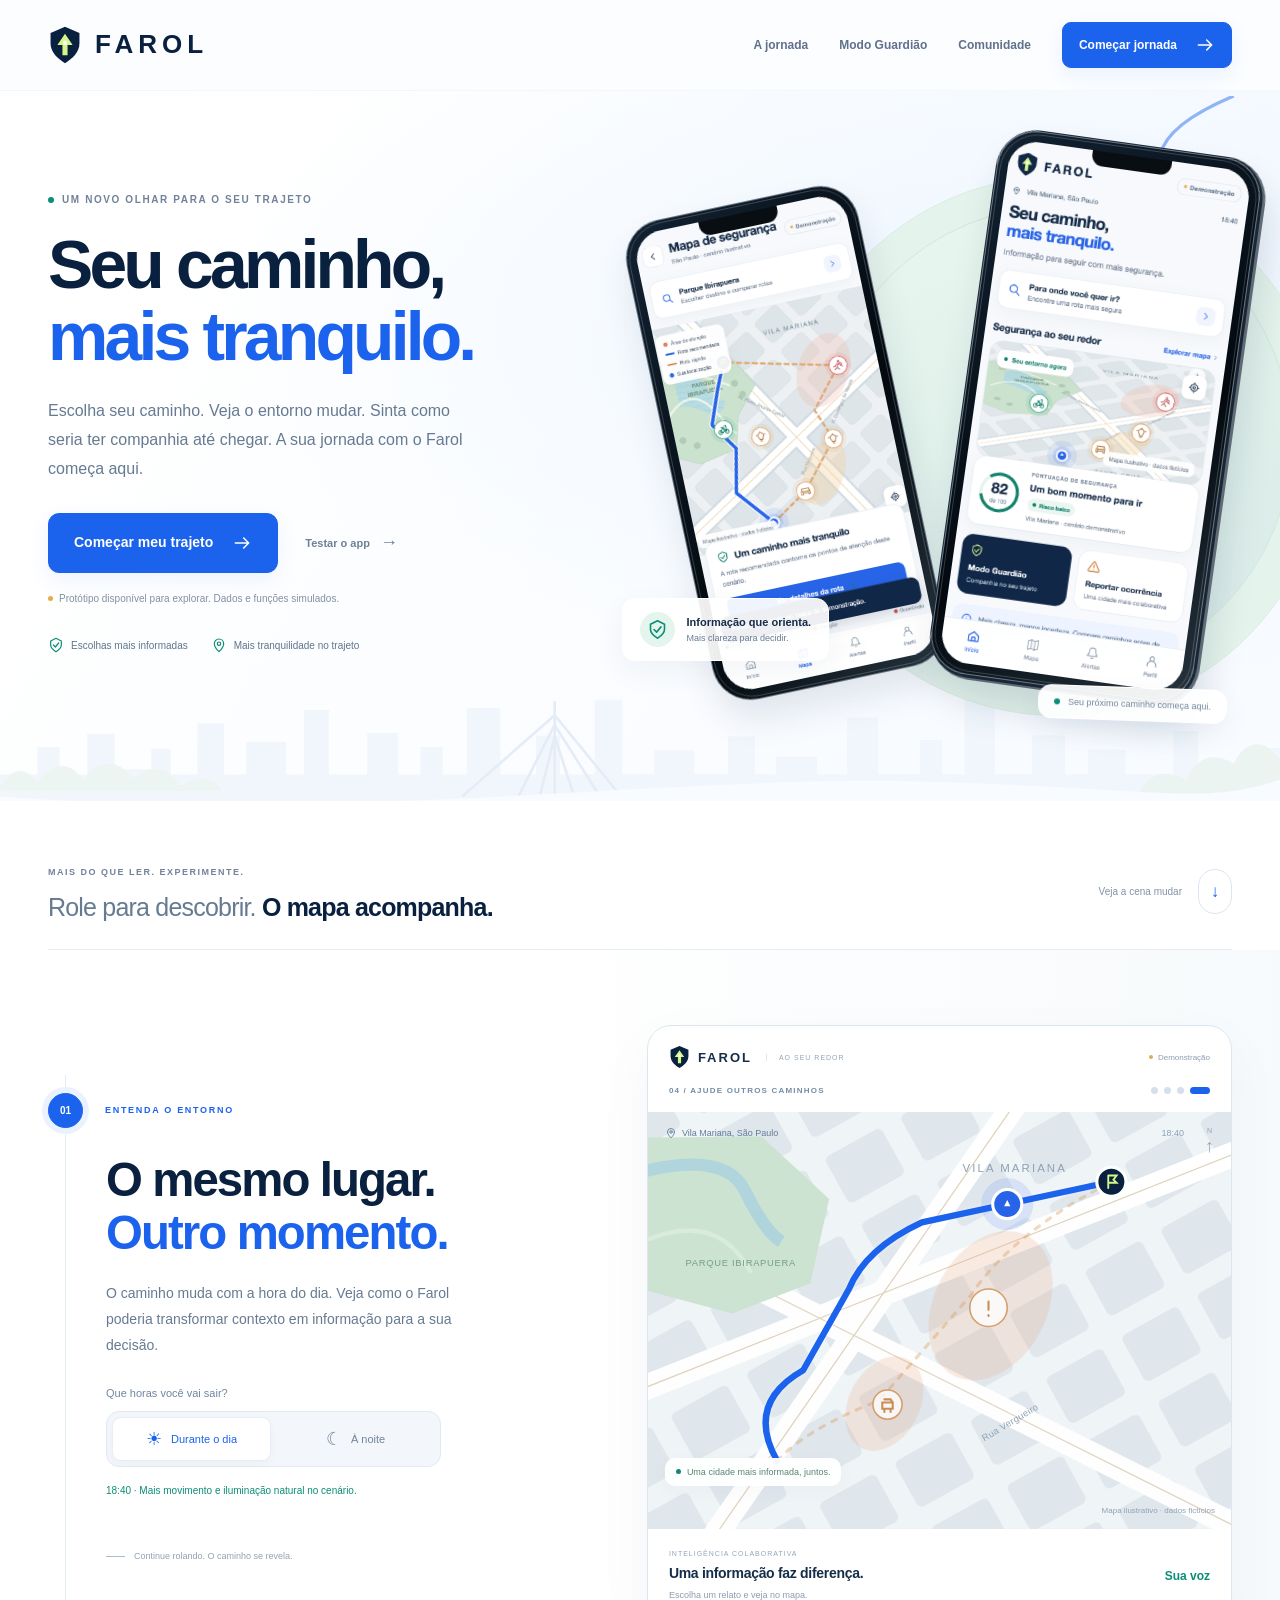
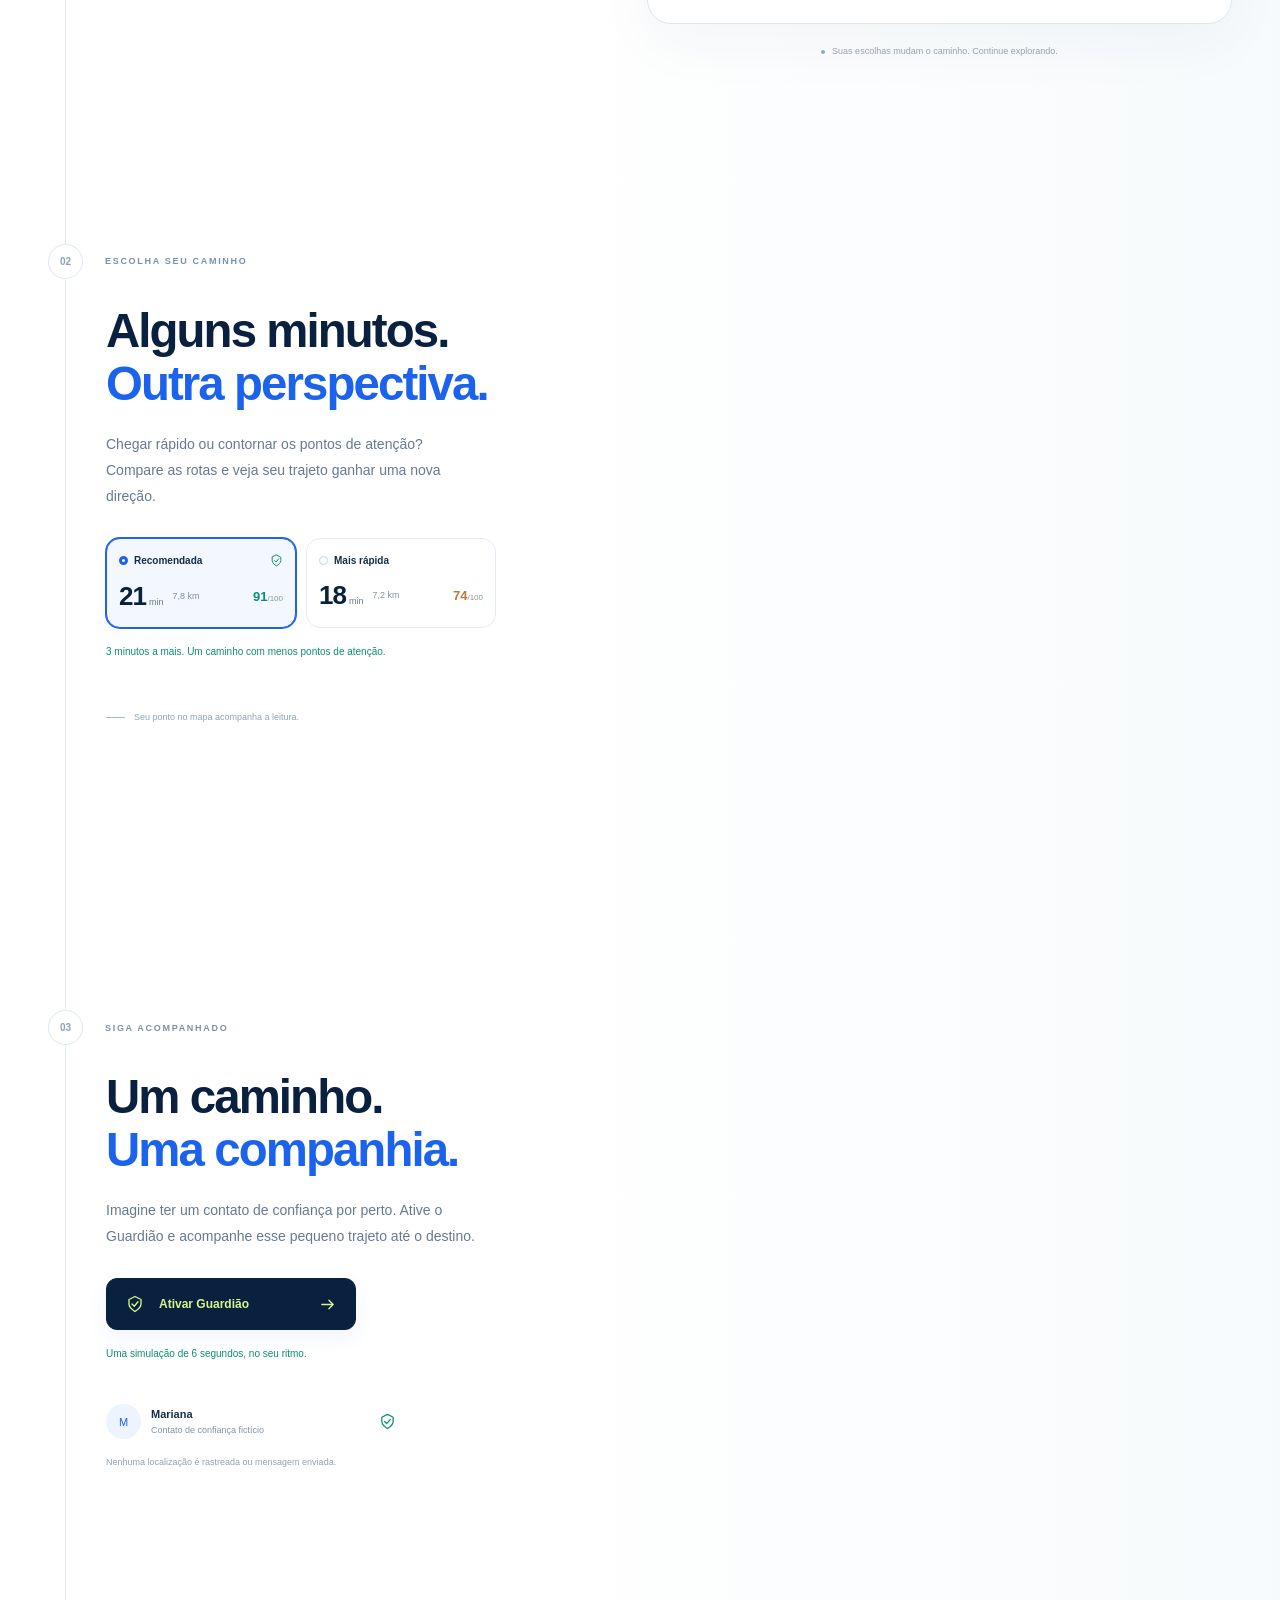
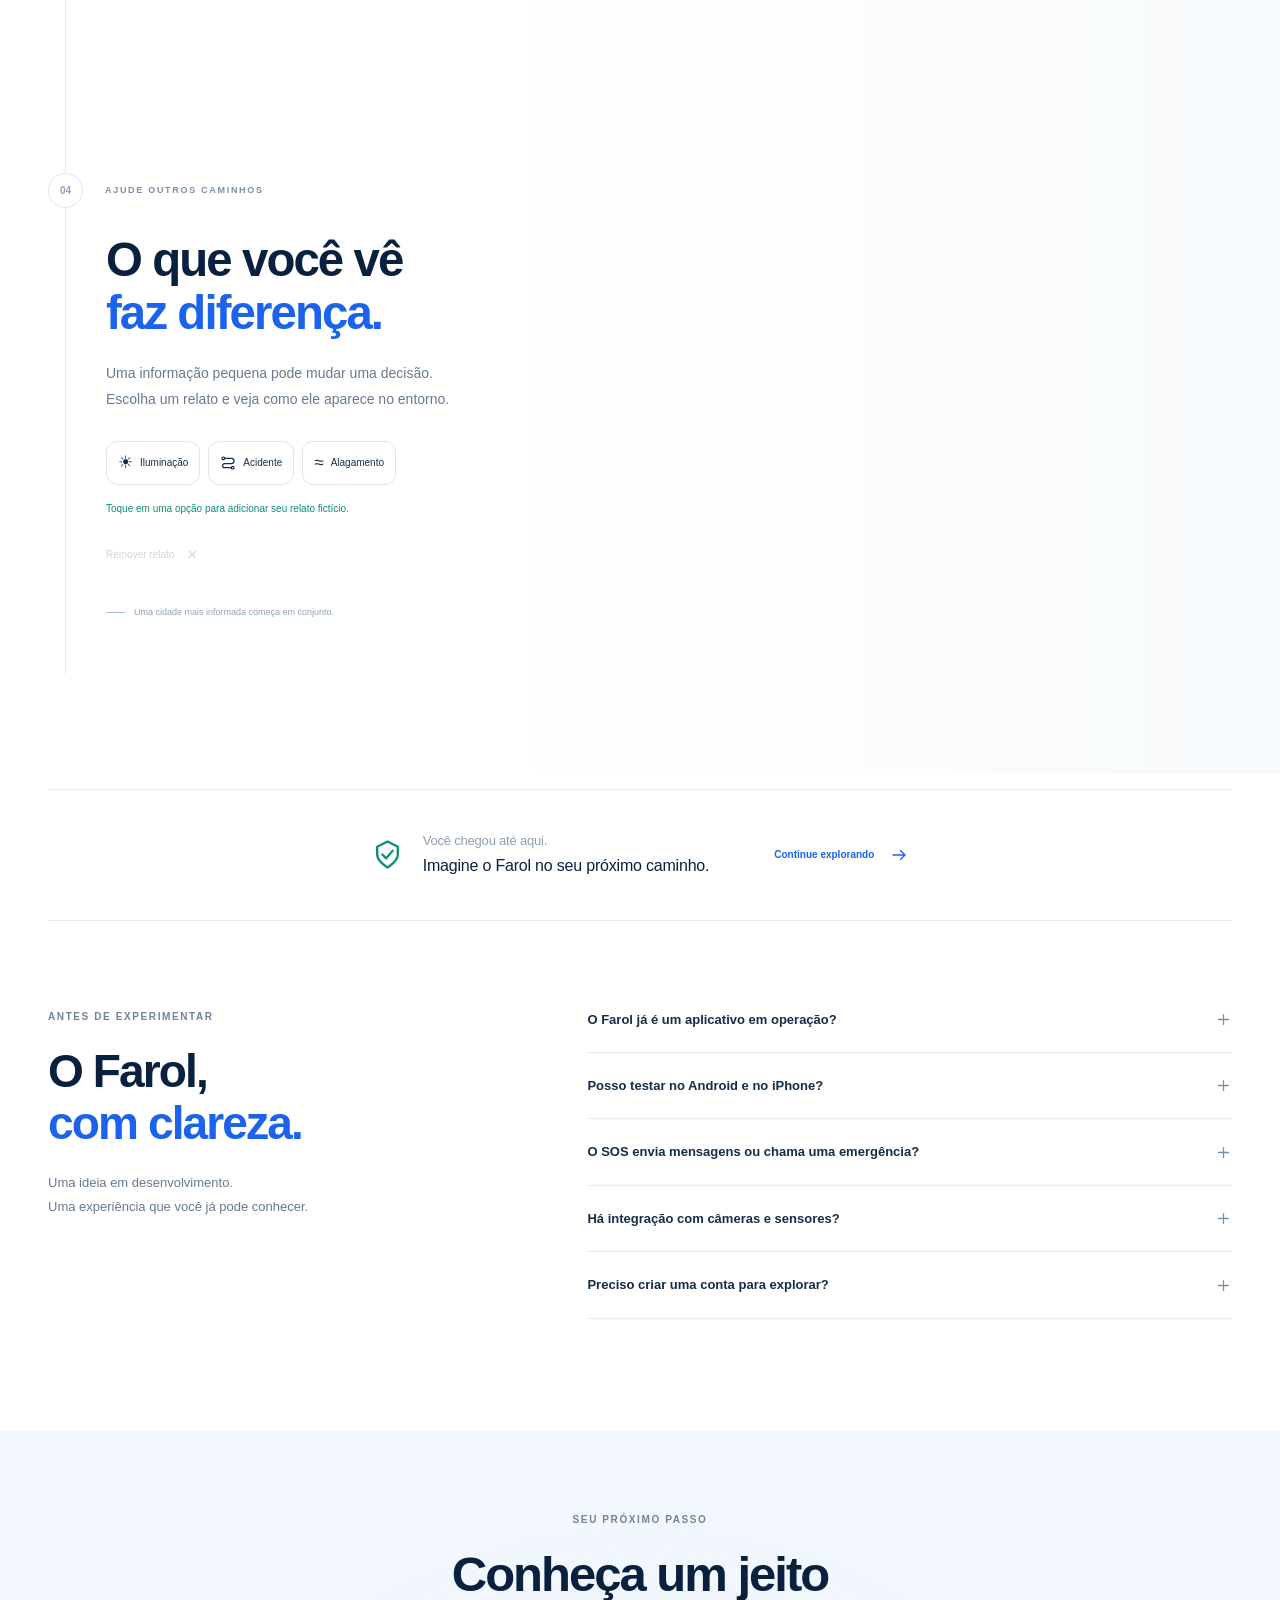
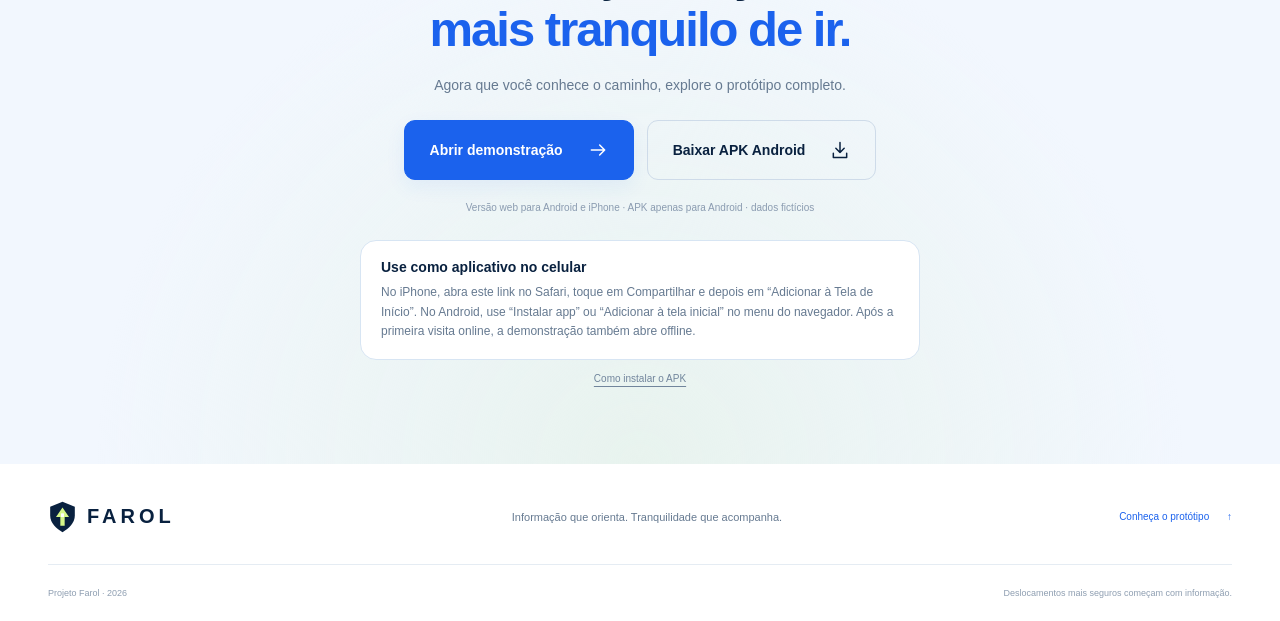
==== docs/index.html @ 990b210d "Publish Farol interactive web demo" ====
<!doctype html>
<html lang="pt-BR">
<head>
  <meta charset="UTF-8">
  <meta name="viewport" content="width=device-width,initial-scale=1,viewport-fit=cover">
  <meta name="apple-mobile-web-app-capable" content="yes">
  <meta name="apple-mobile-web-app-title" content="Farol">
  <meta name="apple-mobile-web-app-status-bar-style" content="default">
  <meta name="theme-color" content="#102747">
  <title>FAROL — Seu caminho, mais tranquilo.</title>
  <meta name="description" content="Conheça o Farol: uma proposta para transformar informações sobre o entorno em deslocamentos mais seguros. Explore o protótipo e baixe a demonstração Android.">
  <meta property="og:title" content="FAROL — Seu caminho, mais tranquilo.">
  <meta property="og:description" content="Informação para escolher melhor. Companhia para seguir mais tranquilo. Conheça o protótipo do Farol.">
  <meta property="og:type" content="website">
  <meta property="og:url" content="https://rpnmind-blip.github.io/farol/">
  <meta property="og:image" content="https://rpnmind-blip.github.io/farol/assets/farol-capa.png">
  <meta name="twitter:card" content="summary_large_image">
  <link rel="icon" type="image/svg+xml" href="assets/logo.svg">
  <link rel="apple-touch-icon" href="assets/apple-touch-icon.png">
  <link rel="manifest" href="manifest.webmanifest">
  <link rel="stylesheet" href="style.css">
  <link rel="stylesheet" href="journey.css">
  <link rel="stylesheet" href="mobile.css">
  <script src="site.js" defer></script>
  <script src="pwa.js" defer></script>
</head>
<body>
  <a class="skip-link" href="#conteudo">Pular para o conteúdo</a>
  <svg class="svg-definitions" xmlns="http://www.w3.org/2000/svg" aria-hidden="true"><defs>
    <symbol id="i-arrow" viewBox="0 0 24 24"><path d="M4 12h16m-6-6 6 6-6 6"/></symbol>
    <symbol id="i-shield" viewBox="0 0 24 24"><path d="m12 2 8 4v6c0 5-5 8-8 10-3-2-8-5-8-10V6z"/><path d="m8 12 3 3 5-6"/></symbol>
    <symbol id="i-pin" viewBox="0 0 24 24"><path d="M19 10c0 5-7 12-7 12S5 15 5 10a7 7 0 0 1 14 0Z"/><circle cx="12" cy="10" r="2.5"/></symbol>
    <symbol id="i-bell" viewBox="0 0 24 24"><path d="M18 8a6 6 0 0 0-12 0c0 7-3 7-3 9h18c0-2-3-2-3-9M10 21h4"/></symbol>
    <symbol id="i-route" viewBox="0 0 24 24"><circle cx="5" cy="5" r="2"/><circle cx="19" cy="19" r="2"/><path d="M7 5h10a4 4 0 0 1 0 8H7a3 3 0 0 0 0 6h10"/></symbol>
    <symbol id="i-community" viewBox="0 0 24 24"><circle cx="9" cy="7" r="3"/><path d="M3 21v-3a6 6 0 0 1 12 0v3M16 4a3 3 0 0 1 0 6M19 21v-3a5 5 0 0 0-3-4"/></symbol>
    <symbol id="i-download" viewBox="0 0 24 24"><path d="M12 3v12m-5-5 5 5 5-5M4 16v5h16v-5"/></symbol>
    <symbol id="i-play" viewBox="0 0 24 24"><path d="m9 5 11 7-11 7Z"/></symbol>
    <symbol id="i-check" viewBox="0 0 24 24"><path d="m5 12 4 4L19 6"/></symbol>
    <symbol id="i-menu" viewBox="0 0 24 24"><path d="M4 6h16M4 12h16M4 18h16"/></symbol>
    <symbol id="i-plus" viewBox="0 0 24 24"><path d="M12 5v14M5 12h14"/></symbol>
  </defs></svg>
  <header class="header" id="topo">
    <div class="container header-inner">
      <a href="#topo" class="brand" aria-label="Farol, início"><img src="assets/logo.svg" alt="" width="34" height="38"><span>FAROL</span></a>
      <button class="menu-toggle" aria-label="Abrir menu" aria-controls="navigation" aria-expanded="false"><svg class="icon"><use href="#i-menu"/></svg></button>
      <nav id="navigation" aria-label="Navegação principal">
        <a href="#jornada">A jornada</a><a href="#guardiao">Modo Guardião</a><a href="#comunidade">Comunidade</a>
        <a href="#jornada" class="button small">Começar jornada <svg class="icon"><use href="#i-arrow"/></svg></a>
      </nav>
    </div>
  </header>
  <main id="conteudo">
    <section class="hero" aria-labelledby="hero-title">
      <div class="hero-glow" aria-hidden="true"></div>
      <div class="container hero-grid">
        <div class="hero-copy">
          <span class="eyebrow"><i></i> UM NOVO OLHAR PARA O SEU TRAJETO</span>
          <h1 id="hero-title">Seu caminho,<br><span>mais tranquilo.</span></h1>
          <p class="hero-description">Escolha seu caminho. Veja o entorno mudar. Sinta como seria ter companhia até chegar. A sua jornada com o Farol começa aqui.</p>
          <div class="hero-actions"><a class="button" href="#jornada">Começar meu trajeto <svg class="icon"><use href="#i-arrow"/></svg></a><a class="quiet-link" href="demo/">Testar o app <span>→</span></a></div>
          <p class="demo-note"><span></span> Protótipo disponível para explorar. Dados e funções simulados.</p>
          <div class="hero-benefits"><span><svg class="icon"><use href="#i-shield"/></svg>Escolhas mais informadas</span><span><svg class="icon"><use href="#i-pin"/></svg>Mais tranquilidade no trajeto</span></div>
        </div>
        <div class="hero-art" aria-label="Telas do protótipo Farol em celulares ilustrativos">
          <div class="orb orb-one"></div><div class="orb orb-two"></div>
          <svg class="decorative-route" viewBox="0 0 600 600" fill="none" aria-hidden="true"><path d="M500 0C310 80 600 130 390 230S570 410 330 560" stroke="#8fb5f6" stroke-width="3" stroke-dasharray="10 13"/><path d="M84 411c-120-60-57-218 56-153" stroke="#9cd5bb" stroke-width="2" stroke-dasharray="5 8"/></svg>
          <div class="phone phone-back"><div class="phone-camera"></div><img src="assets/tela-mapa.png" alt="Mapa do protótipo com uma rota recomendada e pontos de atenção" width="824" height="1700" fetchpriority="high"></div>
          <div class="phone phone-front"><div class="phone-camera"></div><img src="assets/tela-inicio.png" alt="Início do Farol: mapa ilustrativo, score de segurança 82 e Modo Guardião" width="824" height="1700" fetchpriority="high"></div>
          <div class="floating-chip chip-safe"><span class="chip-icon"><svg class="icon"><use href="#i-shield"/></svg></span><div><strong>Informação que orienta.</strong><small>Mais clareza para decidir.</small></div></div>
          <div class="floating-chip chip-route"><i></i><span>Seu próximo caminho começa aqui.</span></div>
        </div>
      </div>
      <svg class="skyline" viewBox="0 0 1440 130" preserveAspectRatio="none" aria-hidden="true"><path fill="#edf4fc" d="M0 [base64]"/><path fill="none" stroke="#dbe7f4" stroke-width="3" d="M520 125 624 33l75 92M624 17v108m0-81-41 81m41-68-17 68m17-68 22 68m-22-81 51 81"/><path fill="#e7f2ed" d="M0 130v-16c16-25 29-21 42-5 17-22 34-27 52-3 14-21 37-27 55-2 25-17 42-12 54 9 17-12 37-12 47 6H0Zm1440 0V83c-20-28-42-18-52 5-25-16-44-5-53 19-22-14-43-9-55 16l-81 7Z"/><path fill="#f8fbff" d="M0 125c400 30 760-25 1040-17s310 27 400-2v24H0Z"/></svg>
    </section>
    <div class="journey-intro container" id="jornada"><div><span class="eyebrow">MAIS DO QUE LER. EXPERIMENTE.</span><p>Role para descobrir. <strong>O mapa acompanha.</strong></p></div><span class="scroll-invitation">Veja a cena mudar <span>↓</span></span></div>
    <section class="scroll-journey" aria-label="Jornada interativa do Farol">
      <noscript><style>.journey-layout{display:block}.stage-column,.mobile-scene{display:none}.story-chapter{min-height:0;padding:40px 0}.story-chapter .chapter-content{opacity:1}</style><p class="container">Ative o JavaScript para experimentar as escolhas. A proposta do Farol continua disponível para leitura abaixo.</p></noscript>
      <div class="journey-layout container">
        <div class="story-chapters">
          <section class="story-chapter" id="proposta" data-chapter="0" aria-labelledby="context-title"><div class="chapter-content"><span class="chapter-index"><i>01</i> ENTENDA O ENTORNO</span><h2 id="context-title">O mesmo lugar.<br><em>Outro momento.</em></h2><p>O caminho muda com a hora do dia. Veja como o Farol poderia transformar contexto em informação para a sua decisão.</p><div class="choice-label">Que horas você vai sair?</div><div class="segmented period-controls" role="group" aria-label="Escolha o horário do cenário"><button data-period="day" class="selected" aria-pressed="true"><span aria-hidden="true">☀</span>Durante o dia</button><button data-period="night" aria-pressed="false"><span aria-hidden="true">☾</span>À noite</button></div><p class="choice-feedback" id="period-feedback" aria-live="polite">18:40 · Mais movimento e iluminação natural no cenário.</p><div class="chapter-hint"><span class="tiny-line"></span>Continue rolando. O caminho se revela.</div></div></section>
          <section class="story-chapter" id="rotas" data-chapter="1" aria-labelledby="routes-title"><div class="chapter-content"><span class="chapter-index"><i>02</i> ESCOLHA SEU CAMINHO</span><h2 id="routes-title">Alguns minutos.<br><em>Outra perspectiva.</em></h2><p>Chegar rápido ou contornar os pontos de atenção? Compare as rotas e veja seu trajeto ganhar uma nova direção.</p><div class="route-options" role="group" aria-label="Compare as rotas de demonstração"><button class="route-option selected" data-route="safe" aria-pressed="true"><span class="option-name"><i></i>Recomendada <svg class="icon"><use href="#i-shield"/></svg></span><span class="route-numbers"><strong>21<small>min</small></strong><span>7,8 km</span><b data-option-score="safe">91<span>/100</span></b></span></button><button class="route-option" data-route="fast" aria-pressed="false"><span class="option-name"><i></i>Mais rápida</span><span class="route-numbers"><strong>18<small>min</small></strong><span>7,2 km</span><b data-option-score="fast">74<span>/100</span></b></span></button></div><p class="choice-feedback" id="route-insight" aria-live="polite">3 minutos a mais. Um caminho com menos pontos de atenção.</p><div class="chapter-hint"><span class="tiny-line"></span>Seu ponto no mapa acompanha a leitura.</div></div></section>
          <section class="story-chapter" id="guardiao" data-chapter="2" aria-labelledby="guardian-title"><div class="chapter-content"><span class="chapter-index"><i>03</i> SIGA ACOMPANHADO</span><h2 id="guardian-title">Um caminho.<br><em>Uma companhia.</em></h2><p>Imagine ter um contato de confiança por perto. Ative o Guardião e acompanhe esse pequeno trajeto até o destino.</p><button class="button activate-guardian" data-action="guardian-start"><svg class="icon"><use href="#i-shield"/></svg><span>Ativar Guardião</span><svg class="icon"><use href="#i-arrow"/></svg></button><p class="choice-feedback" id="guardian-feedback" aria-live="polite">Uma simulação de 6 segundos, no seu ritmo.</p><div class="guardian-clarity"><span class="contact-avatar">M</span><div><strong>Mariana</strong><span>Contato de confiança fictício</span></div><svg class="icon"><use href="#i-shield"/></svg></div><p class="chapter-disclaimer">Nenhuma localização é rastreada ou mensagem enviada.</p></div></section>
          <section class="story-chapter" id="comunidade" data-chapter="3" aria-labelledby="community-title"><div class="chapter-content"><span class="chapter-index"><i>04</i> AJUDE OUTROS CAMINHOS</span><h2 id="community-title">O que você vê<br><em>faz diferença.</em></h2><p>Uma informação pequena pode mudar uma decisão. Escolha um relato e veja como ele aparece no entorno.</p><div class="report-choices" role="group" aria-label="Escolha um relato para adicionar ao mapa"><button data-report="light" aria-pressed="false"><span aria-hidden="true">☀</span>Iluminação</button><button data-report="accident" aria-pressed="false"><svg class="icon"><use href="#i-route"/></svg>Acidente</button><button data-report="flood" aria-pressed="false"><span aria-hidden="true">≈</span>Alagamento</button></div><p class="choice-feedback" id="report-feedback" aria-live="polite">Toque em uma opção para adicionar seu relato fictício.</p><button class="remove-report" data-action="report-remove" disabled>Remover relato <span aria-hidden="true">×</span></button><div class="chapter-hint"><span class="tiny-line"></span>Uma cidade mais informada começa em conjunto.</div></div></section>
        </div>
        <aside class="stage-column" aria-label="Cenário que acompanha sua jornada"><div class="stage-sticky"><div class="desktop-scene"></div><p class="stage-caption"><span></span>Suas escolhas mudam o caminho. Continue explorando.</p></div></aside>
      </div>
    </section>
    <div class="journey-finale container"><svg class="icon"><use href="#i-shield"/></svg><p>Você chegou até aqui.<br><strong>Imagine o Farol no seu próximo caminho.</strong></p><a href="#experimentar" class="inline-link">Continue explorando <svg class="icon"><use href="#i-arrow"/></svg></a></div>
    <template id="scene-template">
      <div class="experience-stage" data-scene="0" data-period="day">
        <div class="stage-top"><a href="#jornada" class="stage-brand"><img src="assets/logo.svg" width="21" height="24" alt="">FAROL<span>AO SEU REDOR</span></a><span class="stage-demo"><i></i>Demonstração</span></div>
        <div class="stage-stepbar"><span class="scene-step-label">01 / ENTENDA O ENTORNO</span><nav class="scene-dots" aria-label="Etapas da jornada"><a href="#proposta" data-step="0" aria-label="Etapa 1: Entenda o entorno" aria-current="step"></a><a href="#rotas" data-step="1" aria-label="Etapa 2: Escolha sua rota"></a><a href="#guardiao" data-step="2" aria-label="Etapa 3: Modo Guardião"></a><a href="#comunidade" data-step="3" aria-label="Etapa 4: Relatos"></a></nav></div>
        <div class="scene-map">
          <svg viewBox="0 0 560 400" preserveAspectRatio="xMidYMid slice" class="journey-map" role="img" aria-label="Mapa ilustrativo de São Paulo com localização, rotas e pontos de atenção fictícios">
            <defs><pattern id="blocks-UID" patternUnits="userSpaceOnUse" width="83" height="72" patternTransform="rotate(-29 280 200)"><rect x="9" y="9" width="63" height="52" rx="6" class="map-building"/></pattern><radialGradient id="light-UID"><stop offset="0" stop-color="#f9d98d" stop-opacity=".65"/><stop offset="1" stop-color="#f9d98d" stop-opacity="0"/></radialGradient></defs>
            <rect width="560" height="400" class="map-surface"/><g class="map-roads"><rect x="-60" y="-70" width="680" height="540" fill="url(#blocks-UID)"/><path d="M-30 275 590 29M48 430 357-15M-20 105 567 399" class="map-avenue"/><path d="M-30 275 590 29M48 430 357-15M-20 105 567 399" class="map-centerline"/><path d="M-5 24 109 23 174 83 156 164 81 193-5 170Z" class="map-park"/><path d="M-10 58q84-22 103 17t35 49" class="map-water"/><path d="M-15 129Q64 88 99 154" stroke="#d9ecda" stroke-width="4" fill="none"/><text x="36" y="147" class="map-place park-label">PARQUE IBIRAPUERA</text><text x="302" y="57" class="map-place district-label">VILA MARIANA</text><text x="323" y="316" class="map-place street-label" transform="rotate(-31 323 316)">Rua Vergueiro</text></g>
            <g class="attention-zones"><ellipse cx="329" cy="186" rx="54" ry="76" transform="rotate(28 329 186)"/><ellipse cx="227" cy="280" rx="34" ry="48" transform="rotate(28 227 280)"/></g>
            <g class="night-lights"><circle cx="154" cy="262" r="45" fill="url(#light-UID)"/><circle cx="191" cy="178" r="49" fill="url(#light-UID)"/><circle cx="261" cy="105" r="48" fill="url(#light-UID)"/></g>
            <g class="route-layer"><path class="map-path map-path-fast" d="M124 335 Q151 305 222 277 L310 176 Q350 116 445 67"/><path class="map-path map-path-safe is-selected" d="M124 335 Q93 280 149 248 L193 170 Q209 131 263 106 L445 67"/></g>
            <g class="map-attention" transform="translate(327 188)"><circle r="18"/><path d="M0-6v8M0 7v1"/></g><g class="map-attention small-attention" transform="translate(230 281)"><circle r="14"/><path d="M-5-2h10v6H-5zM-3-5h6l2 3M-3 5v2M3 5v2"/></g>
            <g class="destination-marker" transform="translate(445 67)"><circle r="14"/><path d="M-3-6v12M-3-6h8L2-2l3 3h-8"/></g>
            <g class="traveler" transform="translate(124 335)"><circle class="traveler-halo" r="25"/><circle class="traveler-ring" r="14"/><circle class="traveler-core" r="8"/><path d="m-3 2 3-6 3 6z"/></g>
            <g class="user-report-marker" role="img" aria-label="Seu relato fictício" transform="translate(315 239)"><circle class="report-halo" r="30"/><path d="M0 28C-8 16-19 6-19-5a19 19 0 0 1 38 0C19 6 8 16 0 28Z" class="report-pin"/><text class="report-glyph" x="0" y="2" text-anchor="middle">☀</text></g>
          </svg>
          <div class="scene-location"><svg class="icon"><use href="#i-pin"/></svg><span>Vila Mariana, São Paulo</span><b class="scene-time">18:40</b></div><span class="scene-north" aria-hidden="true">N<span>↑</span></span><div class="map-floating-note"><i></i><span class="scene-observation">Um olhar para o seu entorno.</span></div><div class="report-tooltip"><strong class="scene-report-title">Seu relato</strong><span>Adicionado à demonstração</span></div><span class="scene-map-note">Mapa ilustrativo · dados fictícios</span>
        </div>
        <div class="stage-bottom"><div class="scene-metrics"><div class="scene-score-ring"><span class="scene-score">82</span><small>/100</small></div><div class="scene-metric-copy"><span class="metric-eyebrow">SEU ENTORNO NO CENÁRIO</span><strong class="scene-headline">Um bom momento para ir.</strong><span class="scene-detail">Mais contexto para escolher melhor.</span></div><span class="scene-time-value">18:40</span></div><div class="scene-guardian"><div class="guardian-status-row"><span><i></i><b class="guardian-status-label">Pronto para acompanhar</b></span><strong class="guardian-percent">0%</strong></div><div class="guardian-progress" role="progressbar" aria-label="Progresso do percurso simulado" aria-valuemin="0" aria-valuemax="100" aria-valuenow="0"><span class="guardian-fill"></span></div><div class="guardian-endpoints"><span>Faculdade</span><span>Casa</span></div></div></div>
      </div>
    </template>
    <section class="section faq-section" aria-labelledby="faq-title"><div class="container faq-grid"><div class="reveal"><span class="eyebrow">ANTES DE EXPERIMENTAR</span><h2 id="faq-title">O Farol,<br><em>com clareza.</em></h2><p>Uma ideia em desenvolvimento.<br>Uma experiência que você já pode conhecer.</p></div><div class="faq-list reveal">
      <details><summary>O Farol já é um aplicativo em operação?<svg class="icon"><use href="#i-plus"/></svg></summary><p>Esta versão é um protótipo visual e navegável para apresentar a proposta. Rotas, scores, alertas e localização são simulados. Ela não informa o risco real de uma região.</p></details>
      <details><summary>Posso testar no Android e no iPhone?<svg class="icon"><use href="#i-plus"/></svg></summary><p>Sim. Esta versão web abre no Android e no iPhone e pode ser adicionada à tela inicial. O APK separado instala apenas no Android 8.0 ou superior. Ainda não há aplicativo iOS nativo.</p></details>
      <details><summary>O SOS envia mensagens ou chama uma emergência?<svg class="icon"><use href="#i-plus"/></svg></summary><p>Na demonstração, não. O botão mostra o fluxo visual após ser pressionado por três segundos. Nenhuma mensagem é enviada e nenhum serviço de emergência é acionado. O Guardião também não acompanha sua localização real.</p></details>
      <details><summary>Há integração com câmeras e sensores?<svg class="icon"><use href="#i-plus"/></svg></summary><p>Câmeras, sensores urbanos e alertas em tempo real fazem parte da evolução prevista. Eles não estão conectados à versão demonstrativa disponível nesta página.</p></details>
      <details><summary>Preciso criar uma conta para explorar?<svg class="icon"><use href="#i-plus"/></svg></summary><p>O protótipo não exige cadastro e não pede acesso ao GPS ou aos contatos. Relatos e preferências da demonstração ficam apenas no navegador ou no aparelho, e podem ser apagados em Perfil → Reiniciar apresentação.</p></details>
    </div></div></section>
    <section class="download-section" id="experimentar" aria-labelledby="download-title"><div class="container download-inner reveal"><span class="eyebrow">SEU PRÓXIMO PASSO</span><h2 id="download-title">Conheça um jeito<br><span>mais tranquilo de ir.</span></h2><p>Agora que você conhece o caminho, explore o protótipo completo.</p><div class="download-actions"><a href="demo/" class="button">Abrir demonstração <svg class="icon"><use href="#i-arrow"/></svg></a><a href="downloads/Farol-Prototipo.apk" download="Farol-Prototipo.apk" class="button secondary">Baixar APK Android <svg class="icon"><use href="#i-download"/></svg></a></div><p class="download-info">Versão web para Android e iPhone · APK apenas para Android · dados fictícios</p><div class="install-help"><strong>Use como aplicativo no celular</strong><p>No iPhone, abra este link no Safari, toque em Compartilhar e depois em “Adicionar à Tela de Início”. No Android, use “Instalar app” ou “Adicionar à tela inicial” no menu do navegador. Após a primeira visita online, a demonstração também abre offline.</p></div><a class="installation-link" href="downloads/INSTALAR.txt" download>Como instalar o APK</a></div></section>
  </main>
  <footer class="footer"><div class="container footer-inner"><a href="#topo" class="brand"><img src="assets/logo.svg" width="29" height="32" alt=""><span>FAROL</span></a><p>Informação que orienta. Tranquilidade que acompanha.</p><a href="#experimentar">Conheça o protótipo <span>↑</span></a></div><div class="container footer-bottom"><span>Projeto Farol · 2026</span><span>Deslocamentos mais seguros começam com informação.</span></div></footer>
</body>
</html>
---- docs/style.css ----
:root{--navy:#09213f;--text:#152d49;--blue:#1b62ed;--green:#0c8d75;--lime:#d5f78a;--muted:#667a91;--line:#e5ecf3;--pale:#f5f8fc;--max:1200px;font-family:Arial,"Helvetica Neue",sans-serif;color:var(--text);background:#fff;font-synthesis:none;scroll-behavior:smooth;scroll-padding-top:100px}
*{box-sizing:border-box}body{margin:0}a{color:inherit;text-decoration:none}button,input{font:inherit}button{cursor:pointer}button,a{-webkit-tap-highlight-color:transparent}button:focus-visible,a:focus-visible,summary:focus-visible{outline:3px solid #6f9efa;outline-offset:5px}h1,h2,h3,p{margin:0}button{color:inherit}img{display:block;max-width:100%;height:auto}svg.icon{width:22px;height:22px;fill:none;stroke:currentColor;stroke-width:1.8;stroke-linecap:round;stroke-linejoin:round;flex-shrink:0}.svg-definitions{position:absolute;width:0;height:0;overflow:hidden}.container{width:min(var(--max),calc(100% - 96px));margin-inline:auto}.skip-link{position:fixed;left:18px;top:-70px;z-index:100;background:var(--navy);color:white;padding:14px;border-radius:8px}.skip-link:focus{top:14px}.header{position:sticky;top:0;background:#fbfdfff0;border-bottom:1px solid #e5edf566;z-index:30;backdrop-filter:blur(18px)}.header-inner{height:90px;display:flex;align-items:center;justify-content:space-between;gap:22px}.brand{display:flex;align-items:center;gap:13px;flex-shrink:0}.brand span{font-size:26px;letter-spacing:5px;font-weight:800;color:var(--navy)}.header nav{display:flex;align-items:center;gap:31px;font-size:12px;font-weight:600}.header nav>a:not(.button){color:#60718a}.header nav>a:not(.button):hover{color:var(--blue)}.button{display:inline-flex;align-items:center;justify-content:center;gap:25px;background:var(--blue);color:white;font-size:14px;line-height:1.4;padding:19px 25px;border-radius:11px;font-weight:600;border:1px solid var(--blue);box-shadow:0 7px 20px #1b62ed12;transition:transform .2s,background .2s,box-shadow .2s}.button:hover{background:#1254d0;box-shadow:0 10px 25px #1b62ed24;transform:translateY(-2px)}.button .icon{width:20px;height:20px}.button.small{padding:12px 16px;font-size:12px;gap:18px;border-radius:9px}.button.secondary{color:var(--navy);background:transparent;border-color:#cedbe9;box-shadow:none}.button.secondary:hover{background:white}.menu-toggle{display:none;border:0;background:transparent;padding:7px}.hero{position:relative;background:linear-gradient(120deg,#fff 10%,#f8fbff 80%);overflow:hidden}.hero-glow{position:absolute;inset:0;background:radial-gradient(ellipse at 80% 33%,#eaf4ffbb,transparent 55%);pointer-events:none}.hero-grid{display:grid;grid-template-columns:1.04fr 1fr;align-items:center;min-height:710px;position:relative;padding-top:30px;padding-bottom:70px;gap:12px;z-index:1}.eyebrow{font-size:10px;font-weight:700;letter-spacing:1.6px;color:#71829a;display:inline-flex;align-items:center;gap:8px;line-height:1.7}.eyebrow i{height:6px;width:6px;border-radius:100%;background:var(--green)}.hero-copy{padding-bottom:10px;z-index:3;position:relative}.hero h1{color:var(--navy);font-size:clamp(48px,5.3vw,72px);line-height:1.06;letter-spacing:-3.8px;margin:23px 0 24px;white-space:nowrap;font-weight:800}.hero h1 span{color:var(--blue)}.hero-description{font-size:16px;line-height:1.8;max-width:440px;color:var(--muted)}.hero-actions{display:flex;align-items:center;gap:27px;margin:29px 0 18px}.quiet-link{font-size:11px;font-weight:600;color:#6d8098;display:flex;gap:10px;align-items:center}.quiet-link:hover{color:var(--blue)}.quiet-link span{font-size:18px}.demo-note{font-size:10px;color:#8190a4;line-height:1.65;display:flex;gap:6px;align-items:flex-start}.demo-note span{width:5px;height:5px;background:#e7ab48;border-radius:100%;margin-top:5px;flex-shrink:0}.hero-benefits{display:flex;gap:23px;font-size:10px;color:#60758c;margin-top:37px}.hero-benefits>span{display:flex;align-items:center;gap:7px}.hero-benefits .icon{width:16px;height:16px;color:var(--green)}.hero-art{position:relative;height:600px;min-width:0;isolation:isolate}.orb{position:absolute;border-radius:100%;z-index:-1}.orb-one{width:540px;height:540px;right:-95px;top:50px;background:#e4f3eb;border:1px solid #daede3}.orb-two{width:470px;height:470px;right:-60px;top:80px;border:1px solid #d2e9dd;background:linear-gradient(160deg,#e6f5ed 15%,#d8eae8)}.decorative-route{position:absolute;width:650px;height:650px;right:-110px;top:-30px;z-index:-1}.phone{position:absolute;background:linear-gradient(135deg,#122232,#03090f 60%,#26343e);border:1px solid #6b7885;padding:10px;border-radius:39px;box-shadow:10px 25px 38px #0c284b26,1px 1px 0 2px #1b2734,3px 2px 0 3px #68727b;overflow:hidden}.phone img{width:100%;height:100%;object-fit:cover;object-position:top;border-radius:29px;background:#f7f9fc}.phone-back{width:237px;height:490px;left:10px;top:72px;transform:rotate(-12deg);z-index:1;box-shadow:0 20px 35px #0c284b1a}.phone-front{width:265px;height:548px;right:4px;top:16px;transform:rotate(8deg);z-index:2}.phone-camera{position:absolute;top:10px;left:50%;transform:translateX(-50%);height:15px;width:80px;background:#090e13;z-index:3;border-radius:0 0 11px 11px}.phone:after{content:"";position:absolute;inset:2px;border-radius:38px;pointer-events:none;border:1px solid #ffffff30}.floating-chip{position:absolute;z-index:4;background:#ffffffed;border:1px solid #ffffff;box-shadow:0 10px 30px #1939550e;border-radius:13px;display:flex;align-items:center;gap:11px}.chip-safe{bottom:65px;left:-35px;padding:13px 17px}.chip-icon{width:35px;height:35px;border-radius:100%;background:#e4f5ed;color:var(--green);display:grid;place-items:center}.chip-icon .icon{width:21px;height:21px}.chip-safe strong{display:block;font-size:11px}.chip-safe small{display:block;font-size:9px;color:var(--muted);margin-top:5px}.chip-route{right:5px;bottom:5px;padding:11px 15px;gap:8px;font-size:9px;color:#71859a;transform:rotate(2deg)}.chip-route i{width:6px;height:6px;border-radius:100%;background:var(--green)}.skyline{position:absolute;bottom:0;left:0;width:100%;height:115px;opacity:.7;pointer-events:none}.feature-rail{background:white;border-top:1px solid #e7edf3;border-bottom:1px solid #e7edf3}.rail-inner{display:flex;align-items:center;justify-content:space-between;gap:20px;padding-block:28px}.rail-inner>p{font-size:11px;line-height:1.6;color:var(--muted);padding-right:40px;border-right:1px solid var(--line)}.rail-inner>p strong{color:var(--navy);font-weight:600}.rail-inner>span{display:flex;gap:12px;align-items:center;font-size:12px;font-weight:600}.rail-inner .icon{width:22px;height:22px;color:#6c839e}.section{padding-block:112px}.split-layout{display:grid;grid-template-columns:1fr .85fr;gap:100px;align-items:center}h2{font-size:clamp(35px,3.6vw,48px);letter-spacing:-1.9px;line-height:1.13;font-weight:700;color:var(--navy)}h2 em{font-style:normal;color:var(--blue)}.section-copy>.eyebrow{margin-bottom:22px}.section-copy>p{font-size:14px;line-height:1.9;color:var(--muted);margin-top:24px;max-width:390px}.benefit-list{padding:0;margin:28px 0;list-style:none}.benefit-list li{display:flex;gap:13px;align-items:flex-start;margin:21px 0}.benefit-list li>span{width:37px;height:37px;display:grid;place-items:center;background:#eef4fd;border-radius:11px;flex-shrink:0;color:var(--blue)}.benefit-list li>span .icon{width:19px;height:19px}.benefit-list strong{font-size:12px;display:block;margin:2px 0 6px}.benefit-list p{color:var(--muted);font-size:11px;line-height:1.75;max-width:300px}.inline-link{display:inline-flex;align-items:center;gap:16px;font-size:12px;color:var(--blue);font-weight:600}.inline-link .icon{width:18px;height:18px;transition:transform .2s}.inline-link:hover .icon{transform:translateX(4px)}.route-experience{background:white;box-shadow:0 16px 60px #233c5711;border-radius:22px;border:1px solid #e4ebf1;overflow:hidden;transform:rotate(-1.5deg)}.map-topline{padding:17px 20px;display:flex;justify-content:space-between;align-items:center;font-size:10px;color:#698098}.map-topline span{display:flex;align-items:center;gap:7px}.map-topline i{width:5px;height:5px;border-radius:100%;background:var(--green)}.map-topline .icon{width:15px;height:15px}.interactive-map{height:310px;position:relative;background:#eff3f6;overflow:hidden}.interactive-map>svg{height:100%;width:100%;display:block;object-fit:cover}.map-path{fill:none;stroke-width:4;stroke-linejoin:round;stroke-linecap:round;stroke-dasharray:7 8;opacity:.5;transition:stroke-width .3s,opacity .3s}.map-path-safe{stroke:var(--blue)}.map-path-fast{stroke:#d7944f}.map-path.is-selected{stroke-width:6;stroke-dasharray:none;opacity:1;filter:drop-shadow(0 0 2px white)}.map-demo-label{position:absolute;right:13px;bottom:12px;background:#ffffffde;padding:6px 8px;border-radius:8px;color:#8190a1;font-size:8px}.route-options{display:grid;grid-template-columns:1fr 1fr;gap:10px;margin:16px 17px 0}.route-option{border:1px solid var(--line);background:white;border-radius:12px;padding:13px 12px;text-align:left;transition:background .2s,border-color .2s}.route-option.selected{background:#f3f7ff;border-color:var(--blue);box-shadow:0 0 0 1px var(--blue)}.option-name{display:flex;align-items:center;font-size:10px;font-weight:700;gap:6px;white-space:nowrap}.option-name>i{width:9px;height:9px;border-radius:100%;border:1px solid #c5d1df;flex-shrink:0}.selected .option-name>i{border:3px solid var(--blue)}.option-name>.icon{color:var(--green);width:13px;height:13px;margin-left:auto}.route-numbers{display:flex;align-items:center;gap:9px;margin-top:14px}.route-numbers strong{font-size:26px;letter-spacing:-1px;color:var(--navy)}.route-numbers strong small{font-size:9px;letter-spacing:0;color:var(--muted);font-weight:400;margin-left:3px}.route-numbers>span{font-size:9px;color:#8190a4;white-space:nowrap}.route-numbers b{font-size:12px;color:var(--green);margin-left:auto}.route-numbers b span{font-size:8px;color:#839d94;font-weight:400}.route-option[data-route=fast] .route-numbers b{color:#b87b3c}.route-insight{display:flex;gap:8px;align-items:center;color:var(--green);font-size:9px;margin:14px 19px 18px;line-height:1.7}.route-insight .icon{width:14px;height:14px}.guardian-section{color:white;overflow:hidden;position:relative;background:var(--navy);padding-block:90px}.guardian-grid{display:grid;grid-template-columns:1fr 1fr;gap:90px;align-items:center}.guardian-copy .eyebrow{color:#8fa8c2;margin-bottom:22px}.guardian-copy h2{color:white;font-size:48px;letter-spacing:-1.8px}.guardian-copy h2 span{color:var(--lime)}.guardian-copy>p{color:#a9bdd2;font-size:14px;line-height:1.9;margin-top:24px;max-width:405px}.guardian-features{display:grid;gap:20px;margin-top:28px;font-size:12px;color:#d0ddeb}.guardian-features>div{display:flex;gap:12px;align-items:center}.guardian-features .icon{width:19px;height:19px;color:var(--lime)}.guardian-copy .guardian-note{font-size:10px;color:#7b96b1;margin-top:24px;line-height:1.7}.guardian-visual{position:relative;padding:25px 30px 0;isolation:isolate}.guardian-orbit{position:absolute;left:50%;top:50%;transform:translate(-50%,-50%);border:1px solid #ffffff0b;border-radius:100%;pointer-events:none;z-index:-1}.orbit-a{width:660px;height:660px}.orbit-b{width:510px;height:510px}.journey-card{padding:24px;border-radius:22px;background:#f9fbff;color:var(--navy);transform:rotate(3deg);box-shadow:0 25px 70px #0002;max-width:370px;margin-inline:auto}.journey-card-top{display:flex;align-items:center;gap:9px;font-size:10px;font-weight:600}.shield-box{width:32px;height:32px;border-radius:10px;display:grid;place-items:center;background:#e4f3eb;color:var(--green)}.shield-box .icon{width:19px;height:19px}.journey-card-top small{font-size:8px;color:var(--muted);display:block;margin-top:4px;font-weight:400}.journey-card-top>i{margin-left:auto;width:6px;height:6px;background:var(--green);border-radius:100%;box-shadow:0 0 0 4px #e0eee8}.journey-card h3{font-size:28px;letter-spacing:-1px;line-height:1.2;margin:25px 0}.journey-track{border:1px solid #e4ebf4;border-radius:14px;background:white;padding:19px 17px}.journey-track>div:not(.journey-track-line){display:flex;align-items:center;gap:13px;font-size:11px;font-weight:600}.journey-track small{display:block;font-size:9px;color:var(--muted);margin-top:5px;font-weight:400}.journey-track .icon{height:17px;width:17px;color:var(--blue)}.start-dot{width:11px;height:11px;background:var(--blue);border-radius:100%;box-shadow:0 0 0 4px #e7effe;margin-left:3px;margin-right:3px}.journey-track-line{margin:6px 0 6px 8px;height:40px;border-left:2px dotted #bbcee9;position:relative}.journey-track-line>span{position:absolute;left:-4px;top:12px;width:6px;height:6px;background:var(--blue);border:1px solid white;border-radius:100%}.trusted-contact{display:flex;align-items:center;gap:10px;padding:16px 0 18px;font-size:10px}.avatar{height:34px;width:34px;border-radius:100%;display:grid;place-items:center;background:#e9effc;color:var(--blue);font-weight:700}.trusted-contact strong{font-size:11px}.trusted-contact small{font-size:8px;color:var(--muted);display:block;margin-top:4px}.trusted-contact>.icon{width:16px;height:16px;color:var(--green);margin-left:auto}.guardian-button{width:100%;font-size:11px;padding:13px;background:var(--navy);border-color:var(--navy);color:var(--lime);gap:30px}.guardian-button:hover{background:#163858}.journey-caption{font-size:10px;color:#8ca7c4;text-align:center;display:flex;justify-content:center;align-items:center;gap:7px;margin-top:28px}.journey-caption>i{width:5px;height:5px;background:var(--lime);border-radius:100%}.section-heading{text-align:center;max-width:660px;margin:auto}.section-heading .eyebrow{margin-bottom:20px}.section-heading>p{font-size:13px;color:var(--muted);line-height:1.9;max-width:460px;margin:22px auto 0}.steps{display:grid;grid-template-columns:repeat(3,1fr);gap:58px;margin-top:58px}.step-number{display:flex;align-items:center;justify-content:space-between;font-size:11px;letter-spacing:2px;color:#9cacbc;padding-bottom:20px;border-bottom:1px solid var(--line)}.step-number>span{font-size:20px;color:#bccbdc}.step-icon{width:46px;height:46px;background:#edf4ff;color:var(--blue);border-radius:14px;display:grid;place-items:center;margin-top:28px}.step h3{font-size:17px;letter-spacing:-.4px;margin:20px 0 12px}.step>p{font-size:12px;line-height:1.85;color:var(--muted);max-width:280px}.community-section{background:#f4f8fc;padding-block:90px;overflow:hidden}.community-grid{display:grid;grid-template-columns:1fr 1fr;gap:95px;align-items:center}.community-copy>.eyebrow{margin-bottom:22px}.community-copy>p{font-size:14px;line-height:1.9;color:var(--muted);max-width:400px;margin:24px 0}.community-visual{position:relative;display:flex;flex-direction:column;gap:22px;align-items:center;padding:38px 0}.community-visual:before{content:"";position:absolute;inset:0 20px;border-radius:100%;border:1px solid #e2ebf4;transform:rotate(-15deg);pointer-events:none}.community-visual:after{content:"";position:absolute;inset:30px 45px;border-radius:100%;border:1px dashed #dae6f2;transform:rotate(-15deg);pointer-events:none}.report-bubble{display:flex;align-items:center;background:white;border:1px solid #e8eef5;border-radius:15px;padding:17px 19px;gap:13px;width:350px;box-shadow:0 10px 30px #1b38580a;position:relative;z-index:1}.report-bubble strong{display:block;font-size:12px}.report-bubble small{display:block;font-size:10px;color:var(--muted);margin-top:6px}.bubble-light{transform:rotate(-4deg) translateX(-14px)}.bubble-road{transform:rotate(3deg) translateX(27px)}.bubble-group{transform:rotate(-2deg) translateX(-7px)}.report-symbol{width:38px;height:38px;border-radius:12px;display:grid;place-items:center;flex-shrink:0;font-size:25px}.report-symbol .icon{width:20px;height:20px}.amber{color:#c47f32;background:#fff2df}.blue{color:var(--blue);background:#edf3ff}.green{color:var(--green);background:#eaf6ef}.report-tag{margin-left:auto;font-size:8px;color:#91a0b1;padding:5px 8px;border:1px solid #e8edf3;border-radius:30px}.community-visual>p{font-size:9px;color:#96a6b8;margin-top:8px;z-index:1}.faq-grid{display:grid;grid-template-columns:.75fr 1.1fr;gap:100px}.faq-grid>div>.eyebrow{margin-bottom:20px}.faq-grid>div>p{font-size:13px;line-height:1.9;color:var(--muted);margin-top:22px}.faq-list details{border-bottom:1px solid var(--line);padding:22px 0}.faq-list details:first-child{padding-top:3px}.faq-list summary{cursor:pointer;font-size:13px;font-weight:600;list-style:none;display:flex;align-items:center;justify-content:space-between;gap:15px;line-height:1.65}.faq-list summary::-webkit-details-marker{display:none}.faq-list summary .icon{color:#7890aa;width:17px;height:17px;transition:transform .2s}.faq-list details[open] summary .icon{transform:rotate(45deg);color:var(--blue)}.faq-list details>p{font-size:12px;line-height:1.9;color:var(--muted);margin-top:15px;padding-right:25px}.download-section{background:radial-gradient(ellipse at 50% 100%,#e8f3ee,transparent 60%),#f2f7fe;padding-block:78px;text-align:center;position:relative;overflow:hidden}.download-inner h2{font-size:49px;letter-spacing:-2px;margin:19px 0}.download-inner h2>span{color:var(--blue)}.download-inner>p{font-size:14px;color:var(--muted);margin-top:20px}.download-actions{display:flex;align-items:center;justify-content:center;gap:13px;margin-top:27px}.download-inner .download-info{font-size:10px;margin-top:22px;color:#8a9bb0}.installation-link{font-size:10px;display:inline-block;margin-top:13px;color:#71859c;text-decoration:underline;text-underline-offset:4px}.footer{background:white;padding-top:37px}.footer-inner{display:flex;align-items:center;justify-content:space-between;gap:25px;padding-bottom:31px}.footer .brand{gap:10px}.footer .brand span{font-size:20px;letter-spacing:4px}.footer-inner>p{font-size:11px;color:var(--muted)}.footer-inner>a:last-child{font-size:10px;color:var(--blue)}.footer-inner>a:last-child>span{margin-left:15px}.footer-bottom{border-top:1px solid var(--line);display:flex;align-items:center;justify-content:space-between;color:#8e9eb1;font-size:9px;padding-block:23px}.reveal{transition:opacity .6s,transform .6s}.js-reveal .reveal{opacity:0;transform:translateY(15px)}.js-reveal .reveal.is-visible{opacity:1;transform:translateY(0)}.js-reveal .route-experience.reveal.is-visible{transform:rotate(-1.5deg)}
@media(min-width:1500px){.hero-grid{min-height:760px}.hero-art{transform:scale(1.05)}}
@media(max-width:1100px){.container{width:calc(100% - 64px)}.header nav{gap:22px}.hero-grid{min-height:660px;grid-template-columns:1.1fr 1fr;gap:5px}.hero h1{font-size:57px;letter-spacing:-3px}.hero-description{max-width:380px;font-size:14px}.hero-actions{gap:15px}.hero-actions .button{font-size:13px;padding:17px 20px;gap:20px}.quiet-link{font-size:10px}.hero-art{height:540px}.phone-front{width:232px;height:480px;right:-4px;top:27px}.phone-back{width:207px;height:430px;left:-12px;top:85px}.orb-one{width:440px;height:440px;right:-80px;top:70px}.orb-two{width:390px;height:390px;right:-55px;top:95px}.chip-safe{left:-25px;bottom:45px;padding:11px 13px}.chip-route{font-size:8px;right:-10px}.hero-benefits{gap:16px;font-size:9px}.split-layout{gap:60px}.guardian-grid,.community-grid,.faq-grid{gap:60px}.rail-inner>p{padding-right:20px}.rail-inner>span{font-size:10px;gap:8px}.route-numbers{gap:6px}.route-numbers strong{font-size:23px}.route-numbers>span{font-size:8px}.guardian-visual{padding-inline:10px}.report-bubble{width:320px}.guardian-copy h2{font-size:43px}}
@media(max-width:850px){.header-inner{height:78px}.header nav{gap:17px;font-size:11px}.header nav>a:nth-child(2){display:none}.hero-grid{min-height:610px;padding-top:20px;grid-template-columns:1.1fr 1fr}.hero h1{font-size:47px;letter-spacing:-2.6px}.hero .eyebrow{font-size:8px;letter-spacing:1.2px}.hero-description{font-size:13px;max-width:330px}.hero-art{height:460px}.phone-front{width:195px;height:406px;right:-6px;top:25px;padding:8px;border-radius:31px}.phone img{border-radius:23px}.phone:after{border-radius:30px}.phone-camera{width:66px;height:12px;top:8px}.phone-back{width:174px;height:360px;top:78px;left:-17px;padding:8px;border-radius:31px}.orb-one{width:350px;height:350px;top:65px;right:-70px}.orb-two{width:310px;height:310px;top:85px;right:-50px}.chip-safe{bottom:12px;left:-23px;padding:10px 12px;gap:9px}.chip-safe strong{font-size:9px}.chip-safe small{font-size:8px}.chip-safe .chip-icon{width:30px;height:30px}.chip-route{display:none}.hero-actions{flex-wrap:wrap;gap:15px}.hero-benefits{flex-direction:column;gap:9px;margin-top:24px}.demo-note{font-size:8px;max-width:280px}.rail-inner{flex-wrap:wrap;justify-content:center;column-gap:27px;row-gap:18px}.rail-inner>p{display:none}.section{padding-block:80px}.split-layout{gap:40px;grid-template-columns:1fr 1fr}h2{font-size:35px;letter-spacing:-1.5px}.section-copy>p{font-size:12px}.interactive-map{height:265px}.route-options{margin:12px 12px 0;gap:8px}.route-option{padding:12px 9px}.route-numbers{flex-wrap:wrap;gap:7px}.route-numbers>span{margin-left:0}.route-numbers>b{margin-left:0}.option-name{font-size:9px}.option-name .icon{display:none}.route-insight{font-size:8px;margin:12px 14px}.guardian-grid{gap:25px}.guardian-copy h2{font-size:38px}.guardian-copy>p{font-size:12px}.journey-card{padding:19px}.journey-card h3{font-size:25px}.trusted-contact small{font-size:7px}.guardian-features{font-size:10px}.steps{gap:30px}.step h3{font-size:15px}.step>p{font-size:11px}.community-grid{gap:30px}.report-bubble{width:280px;padding:14px 12px;gap:10px}.report-bubble strong{font-size:10px}.report-bubble small{font-size:8px}.report-tag{font-size:7px;padding:4px 6px}.community-copy>p{font-size:12px}.community-copy .eyebrow{font-size:8px}.community-copy .inline-link{font-size:10px;gap:7px}.faq-grid{gap:45px}.faq-list summary{font-size:12px}.download-inner h2{font-size:42px}.footer-inner{flex-wrap:wrap;row-gap:22px}.footer-inner>p{font-size:10px}}
@media(max-width:650px){:root{scroll-padding-top:82px}.container{width:calc(100% - 42px)}.header-inner{height:74px}.brand{gap:10px}.brand img{width:29px;height:33px}.brand span{font-size:23px;letter-spacing:4px}.menu-toggle{display:grid;place-items:center;border:1px solid #e4ebf3;border-radius:9px;background:white;width:37px;height:37px}.menu-toggle .icon{width:20px;height:20px}.header nav{display:none;position:absolute;left:0;right:0;top:74px;padding:23px;background:#fbfdff;border-bottom:1px solid var(--line);box-shadow:0 15px 20px #10274708;align-items:stretch;gap:23px;font-size:13px}.header nav.is-open{display:flex;flex-direction:column}.header nav>a:nth-child(2){display:block}.header nav .button{padding:14px}.hero-grid{display:flex;flex-direction:column;gap:0;padding:34px 0 62px;min-height:auto}.hero-copy{align-self:stretch;padding-bottom:0}.hero .eyebrow{font-size:8px;letter-spacing:1.35px}.hero h1{font-size:clamp(39px,10.5vw,60px);letter-spacing:-2.5px;line-height:1.08;margin:19px 0}.hero-description{font-size:14px;max-width:400px;line-height:1.75}.hero-actions{margin:24px 0 15px;gap:21px;flex-wrap:nowrap}.hero-actions .button{font-size:12px;padding:16px 19px;gap:22px}.quiet-link{font-size:9px;gap:6px}.demo-note{font-size:9px;max-width:none}.hero-benefits{flex-direction:row;flex-wrap:wrap;gap:17px;margin-top:24px;font-size:8px}.hero-benefits .icon{width:14px;height:14px}.hero-art{width:min(100%,420px);height:473px;margin-top:25px;align-self:center}.phone-front{width:209px;height:434px;top:5px;right:17px;transform:rotate(7deg)}.phone-back{width:184px;height:382px;left:20px;top:52px;transform:rotate(-11deg)}.orb-one{width:380px;height:380px;top:60px;right:-40px}.orb-two{width:330px;height:330px;top:85px;right:-15px}.decorative-route{right:-140px;top:-40px;width:550px;height:550px}.chip-safe{left:-1px;bottom:15px;padding:11px 13px}.chip-safe strong{font-size:10px}.chip-safe small{font-size:8px}.skyline{height:80px}.rail-inner{display:grid;grid-template-columns:1fr 1fr;gap:23px 16px;padding-block:26px}.rail-inner>span{font-size:10px;gap:8px}.rail-inner .icon{width:20px;height:20px}.section{padding-block:66px}.split-layout{display:flex;flex-direction:column;gap:36px;align-items:stretch}.section-copy{order:-1}h2{font-size:36px;letter-spacing:-1.6px}.section-copy>.eyebrow{margin-bottom:17px}.section-copy>p{font-size:13px;max-width:450px;margin-top:20px}.benefit-list{margin:23px 0}.benefit-list p{max-width:350px}.route-experience{width:100%;max-width:480px;margin-inline:auto;transform:rotate(-1deg)}.map-topline{font-size:9px;padding:15px 17px}.interactive-map{height:auto;aspect-ratio:520/340}.option-name{font-size:10px}.option-name .icon{display:block}.route-numbers{flex-wrap:nowrap;gap:9px}.route-numbers strong{font-size:26px}.route-numbers>b{margin-left:auto}.route-insight{font-size:9px;margin:14px}.guardian-section{padding-block:66px}.guardian-grid{grid-template-columns:1fr;gap:22px}.guardian-copy h2{font-size:40px}.guardian-copy>p{font-size:13px;max-width:460px}.guardian-features{font-size:11px;gap:19px}.guardian-copy .guardian-note{font-size:9px}.guardian-visual{width:100%;max-width:420px;margin:auto;padding:24px 18px 0}.journey-card{padding:23px;max-width:330px}.journey-card h3{font-size:28px}.trusted-contact small{font-size:8px}.journey-caption{font-size:9px}.section-heading{text-align:left}.section-heading h2{font-size:36px}.section-heading>p{font-size:13px;margin-left:0;max-width:420px}.steps{grid-template-columns:1fr;gap:29px;margin-top:35px}.step{position:relative;padding:2px 0 3px 70px}.step-number{position:absolute;left:0;top:1px;border:0;font-size:10px;color:var(--blue);width:41px;height:41px;background:#eef4ff;border-radius:12px;display:grid;place-items:center;letter-spacing:1px;padding:0}.step-number>span{display:none}.step-icon{display:none}.step h3{font-size:17px;margin:2px 0 10px}.step>p{font-size:12px;max-width:350px}.community-section{padding-block:65px}.community-grid{grid-template-columns:1fr;gap:17px}.community-copy>p{font-size:13px;max-width:450px}.community-copy .eyebrow{font-size:8px;letter-spacing:1.3px}.community-copy .inline-link{font-size:11px}.community-visual{max-width:370px;width:100%;margin:auto;gap:20px;padding:28px 0 0}.report-bubble{width:290px;padding:16px 15px}.report-bubble strong{font-size:11px}.report-bubble small{font-size:9px}.report-tag{font-size:7px}.bubble-light{transform:rotate(-4deg) translateX(-12px)}.bubble-road{transform:rotate(3deg) translateX(10px)}.bubble-group{transform:rotate(-2deg) translateX(-6px)}.community-visual>p{margin-top:8px;font-size:9px}.faq-grid{grid-template-columns:1fr;gap:30px}.faq-grid>div>p{font-size:12px;margin-top:17px}.faq-grid h2 br{display:none}.faq-grid h2 em:before{content:" "}.faq-list summary{font-size:12px}.faq-list details>p{font-size:12px}.faq-list details{padding:19px 0}.download-section{padding-block:61px}.download-inner h2{font-size:36px;letter-spacing:-1.5px}.download-inner>p{font-size:12px}.download-actions{flex-direction:column;gap:11px;margin-top:25px}.download-actions .button{width:100%;max-width:330px;justify-content:space-between;font-size:12px;padding:17px 21px}.download-inner .download-info{font-size:8px;line-height:1.7}.installation-link{font-size:9px}.footer{padding-top:29px}.footer-inner{display:grid;grid-template-columns:1fr auto;gap:23px 10px;padding-bottom:24px}.footer .brand span{font-size:19px}.footer-inner>p{grid-row:2;grid-column:1/-1;font-size:10px;line-height:1.7}.footer-inner>a:last-child{grid-row:1;grid-column:2;font-size:9px}.footer-inner>a:last-child>span{margin-left:6px}.footer-bottom{align-items:flex-start;flex-direction:column;gap:11px;font-size:8px;line-height:1.6;padding-block:19px}.reveal,.js-reveal .reveal{transform:none}.js-reveal .route-experience.reveal.is-visible{transform:rotate(-1deg)}}
@media(max-width:360px){.container{width:calc(100% - 34px)}.hero h1{font-size:38px;letter-spacing:-2.4px}.hero-description{font-size:13px}.hero .eyebrow{font-size:7px;letter-spacing:.9px}.hero-actions{gap:14px}.hero-actions .button{padding:15px;gap:14px;font-size:11px}.quiet-link{font-size:8px}.hero-benefits{gap:11px;font-size:7px}.hero-art{height:418px}.phone-front{width:186px;height:386px;right:7px}.phone-back{width:162px;height:338px;left:8px;top:53px}.orb-one{width:330px;height:330px}.orb-two{width:290px;height:290px}.chip-safe{bottom:10px;left:0}.chip-safe strong{font-size:9px}.route-numbers{gap:6px}.route-numbers strong{font-size:24px}.route-numbers>span{font-size:7px}.route-numbers b{font-size:11px}.option-name{font-size:9px}.report-bubble{width:255px;padding:14px 12px;gap:9px}.report-bubble strong{font-size:10px}.report-bubble small{font-size:8px}.report-symbol{width:32px;height:32px}.report-tag{display:none}h2{font-size:33px}.download-inner h2{font-size:32px}}
@media(prefers-reduced-motion:reduce){:root{scroll-behavior:auto}*,*:before,*:after{transition:none!important;animation:none!important}.js-reveal .reveal{opacity:1;transform:none}}
---- docs/journey.css ----
/* The reading flow uses native scrolling. Motion only follows it. */
:root{--journey-progress:0;--front-angle:8deg;--back-angle:-12deg}.hero .hero-actions .button{gap:19px}.hero-art{perspective:1100px;--hero-drift:0px;--hero-back-drift:0px;--hero-angle:0deg;--tilt-x:0px;--tilt-y:0px}.phone-front{transform:translate3d(var(--tilt-x),calc(var(--hero-drift) + var(--tilt-y)),0) rotate(calc(var(--front-angle) + var(--hero-angle)))}.phone-back{transform:translate3d(calc(var(--tilt-x) * -.4),var(--hero-back-drift),0) rotate(calc(var(--back-angle) - var(--hero-angle)))}.hero-art.is-in-view .phone{will-change:transform}.decorative-route path:first-child{stroke-dasharray:1;stroke-dashoffset:var(--hero-line-offset,0)}.hero-benefits{margin-top:30px}.hero h1{margin-top:21px}.journey-intro{padding-block:60px 27px;display:flex;align-items:center;justify-content:space-between;border-bottom:1px solid var(--line);gap:20px}.journey-intro .eyebrow{font-size:9px;letter-spacing:1.5px}.journey-intro p{font-size:25px;letter-spacing:-.8px;margin-top:13px;color:var(--muted)}.journey-intro strong{color:var(--navy);font-weight:600}.scroll-invitation{font-size:10px;color:#8293a7;display:flex;align-items:center;gap:16px}.scroll-invitation>span{display:grid;place-items:center;border:1px solid #dce6f0;width:34px;height:45px;border-radius:22px;color:var(--blue);font-size:17px}.scroll-journey{background:linear-gradient(90deg,#fff 40%,#f7fafc);position:relative}.journey-layout{display:grid;grid-template-columns:minmax(0,.94fr) minmax(0,1.06fr);gap:80px;align-items:stretch}.story-chapters{position:relative}.story-chapters:before{content:"";position:absolute;left:17px;top:125px;bottom:100px;width:1px;background:#e4ecf4}.story-chapters:after{content:"";position:absolute;left:17px;top:125px;width:1px;height:calc((100% - 225px) * var(--journey-progress));max-height:calc(100% - 225px);background:var(--blue);pointer-events:none}.story-chapter{position:relative;min-height:84svh;display:flex;align-items:center;padding-block:95px;scroll-margin-top:116px}.chapter-content{padding-left:58px;position:relative;z-index:1;width:100%}.chapter-index{font-size:9px;font-weight:700;letter-spacing:1.7px;color:#7990a8;display:flex;align-items:center;gap:22px;margin-left:-58px;margin-bottom:25px}.chapter-index i{font-style:normal;display:grid;place-items:center;width:35px;height:35px;border:1px solid #dce7f1;background:white;border-radius:100%;font-size:10px;color:#8da2b9;letter-spacing:0;transition:background .4s,color .4s,box-shadow .4s}.story-chapter.is-active .chapter-index{color:var(--blue)}.story-chapter.is-active .chapter-index i{background:var(--blue);border-color:var(--blue);color:white;box-shadow:0 0 0 6px #eaf1ff}.story-chapter h2{font-size:clamp(34px,3.7vw,49px);letter-spacing:-1.9px;line-height:1.12}.chapter-content>p:not(.choice-feedback):not(.chapter-disclaimer){color:var(--muted);font-size:14px;line-height:1.85;margin-top:22px;max-width:370px}.choice-label{font-size:11px;color:#71869d;margin-top:28px;margin-bottom:12px}.segmented{display:flex;border:1px solid #e0e8f1;border-radius:13px;background:#f3f7fb;padding:5px;gap:5px;max-width:335px}.segmented button{border:1px solid transparent;background:transparent;border-radius:9px;font-size:11px;display:flex;align-items:center;justify-content:center;gap:9px;padding:12px 14px;flex:1;white-space:nowrap;color:#71839a;transition:background .25s,color .25s,box-shadow .25s}.segmented button>span{font-size:18px;font-weight:400;line-height:1}.segmented button.selected{background:white;color:var(--blue);box-shadow:0 3px 9px #16375c09;border-color:#e8eef6}.choice-feedback{font-size:10px;line-height:1.75;color:var(--green);margin-top:15px;min-height:36px;max-width:350px}.chapter-hint{display:flex;align-items:center;gap:9px;font-size:9px;color:#92a2b4;margin-top:31px;line-height:1.7}.tiny-line{width:19px;height:1px;background:#a7bbd4;flex-shrink:0}.story-chapter .route-options{margin:28px 0 0;gap:10px;max-width:390px}.story-chapter .route-option{padding:15px 12px;border-radius:14px}.story-chapter .option-name{font-size:10px}.story-chapter .route-numbers{gap:9px}.story-chapter .route-numbers>span{font-size:9px}.story-chapter .route-numbers b{font-size:13px}.activate-guardian{margin-top:28px;padding:16px 19px;font-size:12px;gap:15px;background:var(--navy);border-color:var(--navy);color:var(--lime);min-width:250px}.activate-guardian:disabled{opacity:.7;cursor:default;transform:none}.activate-guardian:hover:not(:disabled){background:#1a3b60}.activate-guardian>.icon:first-child{width:18px;height:18px}.activate-guardian>.icon:last-child{margin-left:auto;width:17px;height:17px}.guardian-clarity{display:flex;align-items:center;gap:10px;margin-top:23px;max-width:290px}.contact-avatar{width:35px;height:35px;border-radius:100%;display:grid;place-items:center;font-size:11px;color:var(--blue);background:#edf3ff}.guardian-clarity strong{display:block;font-size:11px}.guardian-clarity div>span{display:block;font-size:9px;color:#8193a8;margin-top:5px}.guardian-clarity>.icon{width:17px;height:17px;color:var(--green);margin-left:auto}.chapter-disclaimer{font-size:9px;color:#92a1b3;line-height:1.7;margin-top:16px;max-width:300px}.report-choices{display:flex;gap:8px;flex-wrap:wrap;margin-top:28px}.report-choices button{border:1px solid #dce6f0;background:white;border-radius:11px;padding:12px 11px;display:flex;gap:7px;align-items:center;font-size:10px;transition:background .25s,border-color .25s,color .25s}.report-choices button>span{font-size:17px;line-height:1}.report-choices .icon{width:16px;height:16px}.report-choices button.selected{background:#edf4ff;color:var(--blue);border-color:var(--blue)}.remove-report{background:transparent;border:0;padding:9px 0;font-size:10px;color:#8398af;display:flex;gap:13px;align-items:center}.remove-report>span{font-size:17px}.remove-report:disabled{opacity:.4;cursor:default}.stage-column{position:relative;min-width:0;padding-top:75px;padding-bottom:80px}.stage-sticky{position:sticky;top:122px;perspective:1300px}.experience-stage{border:1px solid #dce6ef;border-radius:24px;background:white;box-shadow:0 20px 60px #1734500a;overflow:hidden;position:relative;--map-reveal:1;--map-surface:#eff4f7;--building:#dfe7ed;--avenue:#fff;--centerline:#dfd3bb;--park:#cce3d1;--water:#afd4db;--map-text:#8b9fb1;--stage-accent:#138773;--score-progress:82%;transform:translateY(var(--stage-float,0px));transition:border-color .65s,box-shadow .65s}.experience-stage[data-period=night]{--map-surface:#142d48;--building:#1e3955;--avenue:#2f4b65;--centerline:#42617a;--park:#1d4b4b;--water:#286471;--map-text:#91acbe;--stage-accent:#d29a4d}.stage-top{display:flex;align-items:center;justify-content:space-between;gap:15px;padding:19px 21px 17px}.stage-brand{display:flex;align-items:center;gap:8px;font-size:13px;letter-spacing:2px;font-weight:800}.stage-brand img{width:21px;height:24px}.stage-brand>span{font-size:7px;letter-spacing:1px;color:#93a4b7;font-weight:500;margin-left:6px;padding-left:12px;border-left:1px solid #dfe7ef}.stage-demo{display:flex;gap:5px;align-items:center;font-size:8px;color:#8d9db0;white-space:nowrap}.stage-demo>i{height:4px;width:4px;border-radius:100%;background:#dcac5b}.stage-stepbar{display:flex;justify-content:space-between;align-items:center;gap:12px;padding:0 21px 17px}.scene-step-label{font-size:8px;letter-spacing:1.2px;color:#738ca5;font-weight:600}.scene-dots{display:flex;align-items:center;gap:6px}.scene-dots a{height:5px;width:5px;background:#d5e0eb;border-radius:6px;transition:width .4s,background .4s;position:relative}.scene-dots a:after{content:"";position:absolute;inset:-9px -3px}.scene-dots a[aria-current=step]{width:19px;background:var(--blue)}.scene-map{position:relative;overflow:hidden;isolation:isolate;background:var(--map-surface);transition:background .8s}.journey-map{width:100%;height:auto;max-height:43svh;aspect-ratio:560/400;display:block}.map-surface{fill:var(--map-surface);transition:fill .8s}.map-building{fill:var(--building);stroke:var(--map-surface);stroke-width:1;transition:fill .8s}.map-roads{opacity:var(--map-reveal);transform:translateY(var(--roads-shift,0px));transform-origin:center}.map-avenue{fill:none;stroke:var(--avenue);stroke-width:24;transition:stroke .8s}.map-centerline{fill:none;stroke:var(--centerline);stroke-width:1.2;transition:stroke .8s}.map-park{fill:var(--park);transition:fill .8s}.map-water{fill:none;stroke:var(--water);stroke-width:12;transition:stroke .8s}.map-place{font-size:11px;letter-spacing:2px;fill:var(--map-text);transition:fill .8s}.park-label{font-size:9px;letter-spacing:.7px;fill:#739e82}.street-label{font-size:9px;letter-spacing:.3px}.attention-zones{fill:#e8ab88;opacity:.24;transition:opacity .8s}.experience-stage[data-period=night] .attention-zones{opacity:.39}.night-lights{opacity:0;transition:opacity 1s}.experience-stage[data-period=night] .night-lights{opacity:1}.route-layer{opacity:1;transition:opacity .7s}.experience-stage[data-scene="0"] .route-layer{opacity:.22}.journey-map .map-path{stroke-width:3;opacity:.35;stroke-dasharray:5 8;transition:opacity .4s,stroke-width .4s}.journey-map .map-path.is-selected{stroke-width:6;opacity:1;filter:drop-shadow(0 0 2px #ffffff75)}.map-attention{opacity:var(--map-reveal);transition:opacity .6s}.map-attention circle{fill:#fffc;stroke:#d39c67;stroke-width:1.5}.map-attention path{stroke:#c78c4e;stroke-width:2;stroke-linecap:round;fill:none}.experience-stage[data-period=night] .map-attention circle{fill:#223b55;stroke:#e5b66d}.experience-stage[data-period=night] .map-attention path{stroke:#edc383}.destination-marker circle{fill:var(--navy);stroke:white;stroke-width:3}.destination-marker path{fill:none;stroke:var(--lime);stroke-width:1.8;stroke-linecap:round}.traveler-halo{fill:#2864e8;opacity:.12}.traveler-ring{fill:#2864e8;stroke:white;stroke-width:3}.traveler-core{fill:#2864e8}.traveler>path{fill:white}.experience-stage.is-in-view .traveler-halo{animation:location-pulse 3s ease-out infinite}.experience-stage:not(.is-in-view) .traveler-halo{animation-play-state:paused}@keyframes location-pulse{0%,100%{opacity:.1;r:23}50%{opacity:.18;r:29}}.scene-location{position:absolute;left:17px;top:15px;right:47px;display:flex;align-items:center;gap:5px;font-size:9px;color:#607c95;pointer-events:none}.scene-location .icon{width:12px;height:12px}.scene-location>b{font-size:9px;margin-left:auto;font-weight:500;color:#8ca0b5}.experience-stage[data-period=night] .scene-location{color:#acc4d7}.scene-north{position:absolute;right:17px;top:15px;font-size:7px;color:#8fa5b6;display:grid;gap:2px;text-align:center}.scene-north>span{font-size:18px}.map-floating-note{position:absolute;left:17px;bottom:43px;display:flex;align-items:center;gap:6px;max-width:75%;padding:8px 10px;border-radius:10px;border:1px solid #fff9;background:#fffffff0;box-shadow:0 5px 20px #12314b08;font-size:9px;color:#568575;transform:translateY(var(--note-shift,0px));transition:color .4s,background .7s}.map-floating-note>i{width:5px;height:5px;border-radius:100%;background:var(--stage-accent);flex-shrink:0}.experience-stage[data-period=night] .map-floating-note{background:#203a52ed;color:#e5c697;border-color:#3c5870}.scene-map-note{position:absolute;bottom:12px;right:16px;color:#8fa1b2;font-size:8px;line-height:1.5}.stage-bottom{padding:21px}.scene-metrics{display:flex;align-items:center;gap:13px}.scene-score-ring{width:52px;height:52px;border-radius:100%;display:flex;align-items:center;justify-content:center;position:relative;isolation:isolate;background:conic-gradient(var(--green) var(--score-progress),#e5efeb 0);gap:1px;flex-shrink:0}.scene-score-ring:before{content:"";position:absolute;inset:4px;border-radius:100%;background:white;z-index:-1}.scene-score{font-size:22px;letter-spacing:-1px;font-weight:700}.scene-score-ring small{font-size:7px;color:#95a4b7;align-self:center;margin-top:9px}.scene-metric-copy{flex:1;min-width:0}.metric-eyebrow{font-size:7px;letter-spacing:1px;display:block;color:#96a5b6;margin-bottom:7px}.scene-headline{display:block;font-size:14px;letter-spacing:-.3px;line-height:1.35}.scene-detail{display:block;font-size:9px;color:#8b9db0;margin-top:6px;line-height:1.5}.scene-time-value{font-size:12px;color:var(--green);font-weight:600;white-space:nowrap;margin-left:3px}.scene-guardian{display:none;margin-top:17px;padding-top:17px;border-top:1px solid #e9eef4}.experience-stage[data-scene="2"] .scene-guardian{display:block}.guardian-status-row{display:flex;align-items:center;justify-content:space-between;font-size:9px;gap:8px}.guardian-status-row>span{display:flex;align-items:center;gap:5px}.guardian-status-row i{width:5px;height:5px;background:var(--green);border-radius:100%}.guardian-status-label{font-weight:500;color:#7990a7}.guardian-status-row>strong{font-size:11px;color:var(--green)}.guardian-progress{height:4px;background:#e4edf4;border-radius:10px;margin:13px 0 10px;overflow:hidden}.guardian-fill{height:100%;width:100%;display:block;background:var(--green);transform:scaleX(var(--guardian-progress,0));transform-origin:left}.guardian-endpoints{display:flex;justify-content:space-between;font-size:8px;color:#9aabbd}.experience-stage[data-scene="2"]{border-color:#c6dfd7;box-shadow:0 20px 70px #0c695911}.stage-caption{display:flex;align-items:center;justify-content:center;gap:7px;font-size:9px;line-height:1.7;color:#94a6b8;margin-top:20px}.stage-caption>span{width:4px;height:4px;background:#8cafbc;border-radius:100%}.user-report-marker{opacity:0;transform-box:fill-box;transform-origin:50% 100%;transition:opacity .3s}.user-report-marker.is-present{opacity:1}.report-halo{fill:#2864e8;opacity:.12}.report-pin{fill:var(--blue);stroke:white;stroke-width:2}.report-glyph{fill:white;font:20px Arial,sans-serif;dominant-baseline:central}.report-tooltip{position:absolute;top:63%;left:61%;padding:10px 12px;background:white;border:1px solid #e0e9f4;border-radius:11px;box-shadow:0 5px 20px #173c5912;opacity:0;transform:translateY(8px);transition:opacity .35s,transform .35s;max-width:36%;pointer-events:none}.report-tooltip strong{display:block;font-size:10px}.report-tooltip span{display:block;font-size:7px;margin-top:4px;color:#90a0b3;line-height:1.5}.experience-stage.has-report[data-scene="3"] .report-tooltip{opacity:1;transform:none}.mobile-scene{display:none}.journey-finale{display:flex;align-items:center;justify-content:center;gap:20px;padding-block:40px;border-top:1px solid var(--line);border-bottom:1px solid var(--line);margin-top:15px}.journey-finale>.icon{color:var(--green);width:31px;height:31px}.journey-finale p{font-size:13px;color:#8c9fb2;line-height:1.7;letter-spacing:-.2px}.journey-finale strong{font-size:16px;color:var(--navy);font-weight:500}.journey-finale .inline-link{font-size:10px;margin-left:45px}.faq-section{padding-top:85px}.story-chapter:not(.is-active) .chapter-content{opacity:.45;transition:opacity .6s}.story-chapter.is-active .chapter-content{opacity:1;transition:opacity .6s}.motion-reduced .story-chapter .chapter-content{opacity:1}.motion-reduced .map-roads{opacity:1;transform:none}.motion-reduced .traveler-halo{animation:none!important}.motion-reduced .guardian-fill{transform:none;background:#dcebe5}.motion-reduced .experience-stage[data-guardian-status=complete] .guardian-fill{background:var(--green)}
@media(min-width:1500px){.journey-layout{gap:110px}.story-chapter{min-height:80svh}}
@media(max-width:1100px){.journey-layout{gap:45px;grid-template-columns:minmax(0,.95fr) minmax(0,1.05fr)}.chapter-content{padding-left:43px}.chapter-index{margin-left:-43px;gap:10px;font-size:8px;letter-spacing:1.3px}.story-chapter h2{font-size:38px;letter-spacing:-1.5px}.chapter-content>p:not(.choice-feedback):not(.chapter-disclaimer){font-size:13px}.stage-top{padding:17px}.stage-stepbar{padding:0 17px 15px}.stage-brand>span{font-size:6px;margin-left:2px;padding-left:8px}.scene-metric-copy .scene-headline{font-size:12px}.stage-bottom{padding:18px}.scene-time-value{font-size:10px}.story-chapter .route-numbers{gap:6px}.story-chapter .route-numbers>span{font-size:8px}.story-chapter .route-numbers b{font-size:11px}.story-chapter .route-option{padding:13px 9px}.story-chapter .option-name{font-size:9px}.report-choices{gap:6px}.report-choices button{font-size:9px;padding:11px 9px;gap:5px}}
@media(max-width:899px){.journey-layout{display:block;width:min(570px,calc(100% - 56px))}.stage-column{display:none}.mobile-scene{display:block;margin-top:28px}.story-chapters:before,.story-chapters:after{display:none}.story-chapter{display:block;min-height:0;padding-block:58px;border-bottom:1px solid var(--line);scroll-margin-top:90px}.story-chapter:last-child{border:0}.chapter-content{padding-left:0}.chapter-index{margin-left:0;gap:12px;font-size:8px;margin-bottom:19px}.chapter-index i{width:30px;height:30px}.story-chapter h2{font-size:40px;letter-spacing:-1.7px}.story-chapter h2 br{display:none}.story-chapter h2 em:before{content:" "}.chapter-content>p:not(.choice-feedback):not(.chapter-disclaimer){max-width:none;font-size:13px;margin-top:18px}.story-chapter:not(.is-active) .chapter-content{opacity:1}.story-chapter .route-options{max-width:none}.story-chapter .route-option{padding:16px}.story-chapter .option-name{font-size:11px}.story-chapter .route-numbers{gap:14px}.story-chapter .route-numbers>span{font-size:10px}.story-chapter .route-numbers b{font-size:14px}.chapter-hint{margin-top:21px}.experience-stage{border-radius:20px}.journey-map{max-height:none;aspect-ratio:560/380}.stage-top{padding:17px 19px 15px}.stage-stepbar{padding-inline:19px}.stage-brand>span{font-size:7px}.stage-bottom{padding:18px}.scene-headline{font-size:14px!important}.scene-time-value{font-size:12px}.report-choices button{padding:13px 16px;font-size:11px;gap:8px}.choice-feedback{font-size:11px;max-width:none;min-height:0}.stage-caption{display:none}.journey-intro{padding-top:48px}.journey-intro p{font-size:24px}.journey-finale{padding:30px 0;gap:14px;justify-content:flex-start;flex-wrap:wrap}.journey-finale .inline-link{margin-left:45px}.journey-finale strong{font-size:14px}.faq-section{padding-top:68px}.hero .hero-actions{gap:16px}.hero .quiet-link{font-size:9px}}
@media(max-width:650px){:root{--front-angle:7deg;--back-angle:-11deg}.journey-intro{padding-block:35px 25px;align-items:flex-end}.journey-intro .eyebrow{font-size:7px;letter-spacing:1px}.journey-intro p{font-size:20px;letter-spacing:-.6px;margin-top:10px}.scroll-invitation{font-size:8px;gap:8px;max-width:98px;line-height:1.6}.scroll-invitation>span{height:35px;width:25px;flex-shrink:0;font-size:15px}.journey-layout{width:calc(100% - 42px)}.story-chapter{padding-block:43px}.story-chapter h2{font-size:36px;line-height:1.13}.chapter-index{font-size:7px;letter-spacing:1.3px}.chapter-content>p:not(.choice-feedback):not(.chapter-disclaimer){font-size:12px;line-height:1.85}.choice-label{font-size:10px;margin-top:22px}.segmented{max-width:none}.segmented button{font-size:11px;padding:11px}.choice-feedback{font-size:10px;margin-top:13px}.chapter-hint{font-size:8px;margin-top:20px}.mobile-scene{margin-top:25px}.scene-map .journey-map{aspect-ratio:560/400}.stage-top{padding:15px 14px 13px}.stage-brand{font-size:11px;gap:6px}.stage-brand img{width:18px;height:21px}.stage-brand>span{font-size:6px;padding-left:8px;margin-left:3px}.stage-demo{font-size:7px}.stage-stepbar{padding:0 15px 13px}.scene-step-label{font-size:7px;letter-spacing:.7px}.scene-location{left:13px;top:12px;right:39px;font-size:8px}.scene-location>b{font-size:8px}.scene-north{right:12px;top:10px}.map-floating-note{bottom:31px;left:12px;font-size:7px;padding:7px 8px;max-width:82%}.scene-map-note{font-size:6px;bottom:10px;right:11px}.stage-bottom{padding:15px}.scene-metrics{gap:10px}.scene-score-ring{width:44px;height:44px}.scene-score{font-size:19px}.scene-score-ring small{font-size:6px}.metric-eyebrow{font-size:6px;letter-spacing:.75px;margin-bottom:5px}.scene-headline{font-size:12px!important}.scene-detail{font-size:8px;margin-top:5px}.scene-time-value{font-size:10px}.report-tooltip{padding:8px 9px;left:59%;top:60%;max-width:38%}.report-tooltip strong{font-size:8px}.report-tooltip span{font-size:6px;margin-top:3px}.story-chapter .route-options{margin-top:24px;gap:10px}.story-chapter .route-option{padding:14px 11px}.story-chapter .option-name{font-size:10px}.story-chapter .route-numbers{gap:9px}.story-chapter .route-numbers>span{font-size:9px}.story-chapter .route-numbers b{font-size:13px}.activate-guardian{margin-top:23px;width:100%;font-size:12px}.guardian-clarity{margin-top:21px}.report-choices{gap:7px}.report-choices button{flex:1;justify-content:center;padding:12px 9px;font-size:9px;gap:5px}.report-choices .icon{width:14px;height:14px}.report-choices button>span{font-size:15px}.journey-finale{padding-block:28px;gap:13px}.journey-finale p{font-size:11px}.journey-finale strong{font-size:12px;letter-spacing:-.3px}.journey-finale>.icon{width:26px;height:26px}.journey-finale .inline-link{margin-left:39px;font-size:10px}.faq-section{padding-top:57px}.hero .hero-actions .button{font-size:11px;padding:16px;gap:15px}.hero .quiet-link{font-size:8px;gap:7px}.hero-benefits{margin-top:23px}}
@media(max-width:360px){.journey-layout{width:calc(100% - 34px)}.hero .hero-actions .button{padding:15px 13px;font-size:10px;gap:10px}.hero .hero-actions{gap:12px}.hero .quiet-link{font-size:7px}.story-chapter h2{font-size:32px}.stage-brand>span{display:none}.scene-time-value{font-size:9px}.scene-headline{font-size:11px!important}.scene-metrics{gap:8px}.scene-detail{font-size:7px}.stage-bottom{padding:13px}.scene-score-ring{width:39px;height:39px}.scene-score{font-size:17px}.story-chapter .route-option{padding:12px 9px}.story-chapter .route-numbers{gap:5px}.story-chapter .route-numbers>span{font-size:8px}.story-chapter .route-numbers b{font-size:11px}.report-choices button{font-size:8px;padding:11px 7px}.scene-step-label{font-size:6px}.journey-intro p{font-size:18px}.scroll-invitation{font-size:7px;max-width:85px}}
@media(prefers-reduced-motion:reduce){.hero-art .phone,.experience-stage{transform:none!important}.phone-back{rotate:-11deg}.phone-front{rotate:7deg}.story-chapter .chapter-content{opacity:1!important}.map-roads{opacity:1!important;transform:none!important}.traveler-halo{animation:none!important}}
.stage-replay{display:block;width:100%;border:1px solid #d8e8e0;background:#eef7f1;color:var(--green);border-radius:9px;font-size:10px;font-weight:600;padding:10px;margin-top:14px}.stage-replay[hidden]{display:none}.scene-score-ring{transition:background .2s}.experience-stage[data-scene="3"] .scene-score-ring{display:none}.experience-stage[data-period=night] .scene-score-ring{background:conic-gradient(#ca954d var(--score-progress),#f0e8dc 0)}
.segmented button,.report-choices button{min-height:44px}.scene-dots a{width:7px;height:7px}.scene-dots a[aria-current=step]{width:20px}@media(min-width:900px){.journey-map{max-height:clamp(160px,calc(100svh - 440px),430px)}}
---- docs/mobile.css ----
/* One live scene follows the reading flow on narrow screens. */
.install-help{max-width:560px;margin:27px auto 0;padding:18px 20px;text-align:left;border:1px solid #d7e5f3;border-radius:16px;background:#fff}
.install-help strong{display:block;font-size:14px;color:var(--navy)}
.install-help p{margin-top:8px;font-size:12px;line-height:1.6;color:var(--muted)}
@media(max-width:899px){
  .journey-layout{display:flex;flex-direction:column;gap:0;width:min(570px,calc(100% - 42px))}
  .stage-column{display:block;order:-1;position:sticky;top:78px;z-index:18;padding:10px 0 8px;min-width:0;background:#f8fbff;backdrop-filter:none}
  .stage-sticky{position:static;perspective:none}
  .stage-caption,.mobile-scene{display:none}
  .experience-stage{transform:none;box-shadow:0 10px 28px #10274716;border-radius:17px}
  .stage-top{padding:9px 15px 6px}
  .stage-brand{font-size:12px;letter-spacing:1.4px}
  .stage-brand img{width:18px;height:21px}
  .stage-brand>span{display:none}
  .stage-demo{font-size:10px}
  .stage-demo>i{width:6px;height:6px}
  .stage-stepbar{padding:0 15px 8px}
  .scene-step-label{font-size:10px;letter-spacing:.6px}
  .scene-dots{gap:7px}
  .scene-dots a{width:7px;height:7px}
  .scene-dots a[aria-current=step]{width:20px}
  .scene-map{height:clamp(170px,30svh,265px)}
  .journey-map,.scene-map .journey-map{width:100%;height:100%;max-height:none;aspect-ratio:auto}
  .scene-location{top:10px;left:11px;right:10px;font-size:10px;font-weight:600;color:#486d82}
  .scene-location .icon{width:14px;height:14px}
  .scene-location>b,.scene-north,.scene-map-note{display:none}
  .map-floating-note{left:10px;bottom:9px;max-width:78%;padding:7px 10px;font-size:10px;line-height:1.2}
  .report-tooltip{top:auto;bottom:12px;left:auto;right:10px;max-width:45%;padding:8px 10px}
  .report-tooltip strong{font-size:10px}
  .report-tooltip span{font-size:9px}
  .stage-bottom{padding:10px 14px 11px}
  .scene-metrics{gap:11px}
  .scene-score-ring{width:44px;height:44px}
  .scene-score{font-size:19px}
  .scene-score-ring small{font-size:7px}
  .metric-eyebrow{font-size:9px;letter-spacing:.65px;margin-bottom:3px}
  .scene-headline,.scene-metric-copy .scene-headline{font-size:14px!important;line-height:1.25}
  .scene-detail{display:none}
  .scene-time-value{font-size:12px}
  .scene-guardian{margin-top:8px;padding-top:8px}
  .guardian-status-row,.guardian-status-row>strong{font-size:10px}
  .guardian-progress{margin:7px 0 0;height:5px}
  .guardian-endpoints,.stage-replay{display:none!important}
  .story-chapter{min-height:min(69svh,535px);padding:31px 0 34px;scroll-margin-top:420px}
  .story-chapter:not(.is-active) .chapter-content{opacity:1}
  .chapter-index{font-size:11px;letter-spacing:.8px;margin-bottom:11px}
  .chapter-index i{width:31px;height:31px;font-size:11px}
  .story-chapter h2{font-size:clamp(26px,4.8vw,33px);letter-spacing:-1px;line-height:1.16}
  .chapter-content>p:not(.choice-feedback):not(.chapter-disclaimer){font-size:14px;line-height:1.52;margin-top:10px;max-width:500px}
  .choice-label{font-size:12px;margin-top:18px;margin-bottom:8px}
  .segmented{max-width:none}
  .segmented button{font-size:13px;min-height:46px;padding:10px}
  .choice-feedback{font-size:12px;line-height:1.4;margin-top:10px;min-height:0}
  .chapter-hint{display:none}
  .story-chapter .route-options{margin-top:18px;gap:10px;max-width:none}
  .story-chapter .route-option{padding:13px 12px;min-height:91px}
  .story-chapter .option-name{font-size:12px}
  .story-chapter .route-numbers{gap:7px;margin-top:10px}
  .story-chapter .route-numbers strong{font-size:24px}
  .story-chapter .route-numbers>span{font-size:10px}
  .story-chapter .route-numbers b{font-size:13px}
  .activate-guardian{font-size:14px;min-height:48px;margin-top:18px}
  .guardian-clarity{margin-top:16px}
  .guardian-clarity strong{font-size:13px}
  .guardian-clarity div>span{font-size:11px}
  .chapter-disclaimer{font-size:11px;margin-top:10px}
  .report-choices{margin-top:17px;gap:8px}
  .report-choices button{flex:1;min-height:46px;font-size:12px;padding:10px 8px;justify-content:center}
  .remove-report{font-size:12px;min-height:42px}
  .journey-finale{padding:25px 0;margin-top:0}
  .journey-finale p{font-size:13px}
  .journey-finale strong{font-size:14px}
  .journey-finale .inline-link{font-size:12px}
}
@media(max-width:650px){
  :root{scroll-padding-top:calc(74px + env(safe-area-inset-top))}
  .header{padding-top:env(safe-area-inset-top);background:#fbfdff;backdrop-filter:none}
  .header nav{top:calc(74px + env(safe-area-inset-top))}
  .header-inner{height:68px}
  .brand img{width:27px;height:30px}
  .brand span{font-size:20px;letter-spacing:3px}
  .menu-toggle{width:44px;height:44px}
  .hero-grid{padding:25px 0 25px}
  .hero h1{font-size:clamp(35px,9.5vw,46px);letter-spacing:-2px;margin:12px 0}
  .hero-description{font-size:14px;line-height:1.5;max-width:390px}
  .hero-actions{flex-wrap:wrap;gap:12px;margin:18px 0 11px}
  .hero .hero-actions .button{font-size:13px;min-height:46px;padding:12px 16px;gap:11px}
  .hero .quiet-link{font-size:12px;min-height:44px;gap:5px}
  .demo-note{font-size:11px;line-height:1.35}
  .hero-benefits{display:none}
  .hero-art{height:clamp(255px,40svh,345px);margin-top:8px}
  .phone-front{width:clamp(130px,41vw,170px);height:clamp(269px,85vw,352px);right:10%;top:0;padding:7px;border-radius:30px}
  .phone-back{width:clamp(115px,35vw,150px);height:clamp(239px,73vw,313px);left:10%;top:25px;padding:7px;border-radius:27px}
  .phone img{border-radius:22px}
  .phone-camera{top:7px;width:55px;height:10px}
  .orb-one{width:300px;height:300px;right:0;top:7px}
  .orb-two{width:260px;height:260px;right:14px;top:25px}
  .decorative-route{width:370px;height:370px;right:-58px;top:-25px}
  .chip-safe{bottom:1px;left:1px;padding:8px 10px}
  .chip-safe .chip-icon{width:27px;height:27px}
  .chip-safe strong{font-size:10px}
  .chip-safe small{font-size:9px}
  .skyline{height:46px}
  .journey-intro{padding:24px 0 14px;align-items:center}
  .journey-intro .eyebrow{font-size:9px}
  .journey-intro p{font-size:20px;line-height:1.25}
  .scroll-invitation{font-size:10px;max-width:110px}
  .scroll-invitation>span{display:none}
  .journey-layout{width:calc(100% - 32px)}
  .stage-column{top:calc(68px + env(safe-area-inset-top));padding:7px 0}
  .scene-map{height:clamp(137px,24svh,210px)}
  .stage-top{padding:8px 12px 5px}
  .stage-stepbar{padding:0 12px 7px}
  .scene-step-label{font-size:9px}
  .stage-demo{font-size:9px}
  .stage-bottom{padding:8px 12px 9px}
  .scene-score-ring{width:39px;height:39px}
  .scene-score{font-size:18px}
  .metric-eyebrow{font-size:8px}
  .scene-headline,.scene-metric-copy .scene-headline{font-size:12px!important}
  .scene-time-value{font-size:10px}
  .story-chapter{scroll-margin-top:clamp(290px,43svh,365px);min-height:min(68svh,510px);padding:25px 0 30px}
  .story-chapter h2{font-size:clamp(26px,7vw,34px)}
  .report-choices button{font-size:11px}
  .faq-section{padding-top:55px}
  .faq-list summary{font-size:14px;line-height:1.4}
  .faq-list details>p{font-size:13px}
  .download-inner>p{font-size:14px}
  .download-actions .button{font-size:14px;min-height:48px}
  .download-inner .download-info,.installation-link{font-size:11px}
  .install-help{padding:16px}
  .install-help p{font-size:12px}
}
@media(max-width:380px){
  .hero h1{font-size:34px}
  .hero .eyebrow{font-size:8px}
  .story-chapter .route-options{grid-template-columns:1fr}
  .story-chapter .route-option{min-height:72px}
  .story-chapter .route-numbers{justify-content:space-between}
  .report-choices{display:grid;grid-template-columns:1fr 1fr}
  .report-choices button{font-size:11px}
}
@media(max-height:650px) and (max-width:650px){
  .scene-map{height:135px}
  .stage-top{padding-top:6px}
  .stage-bottom{padding-block:6px}
  .story-chapter{min-height:385px}
}
@media(prefers-reduced-motion:reduce){
  .stage-column{backdrop-filter:none}
}
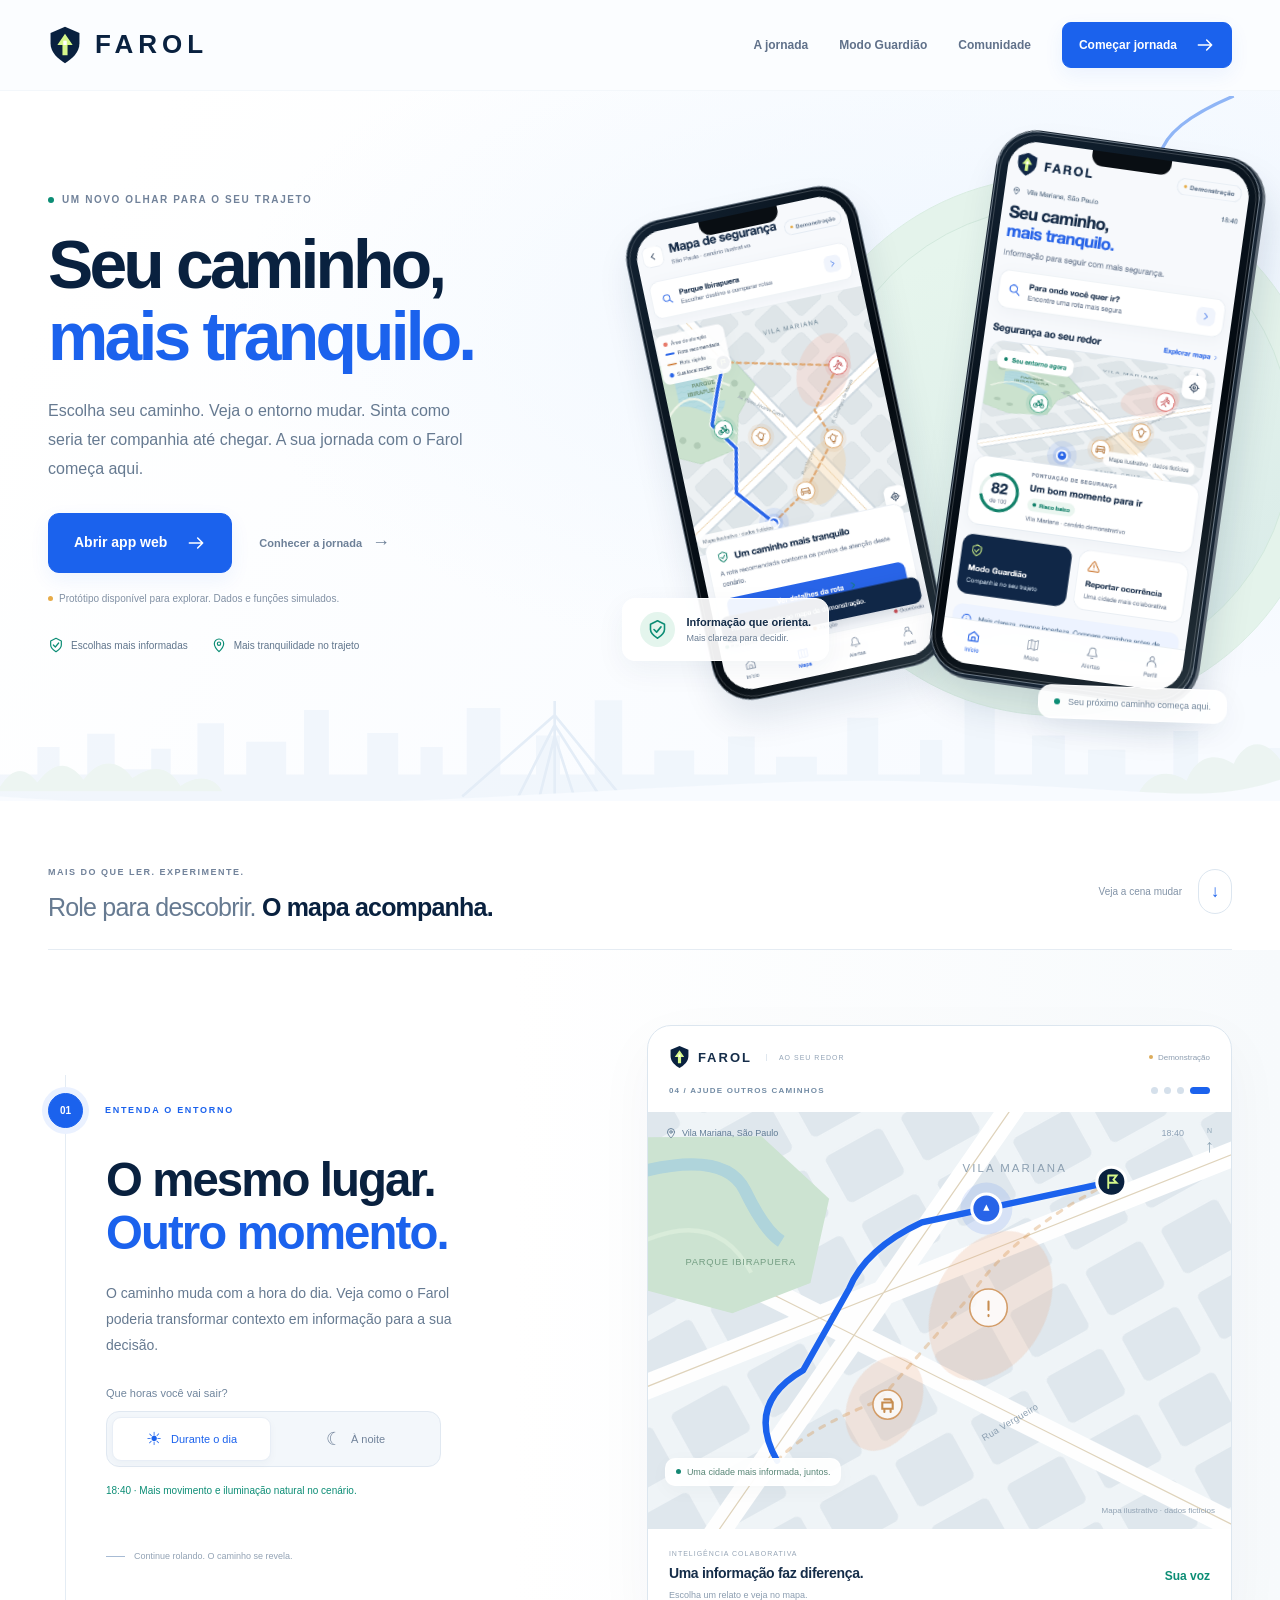
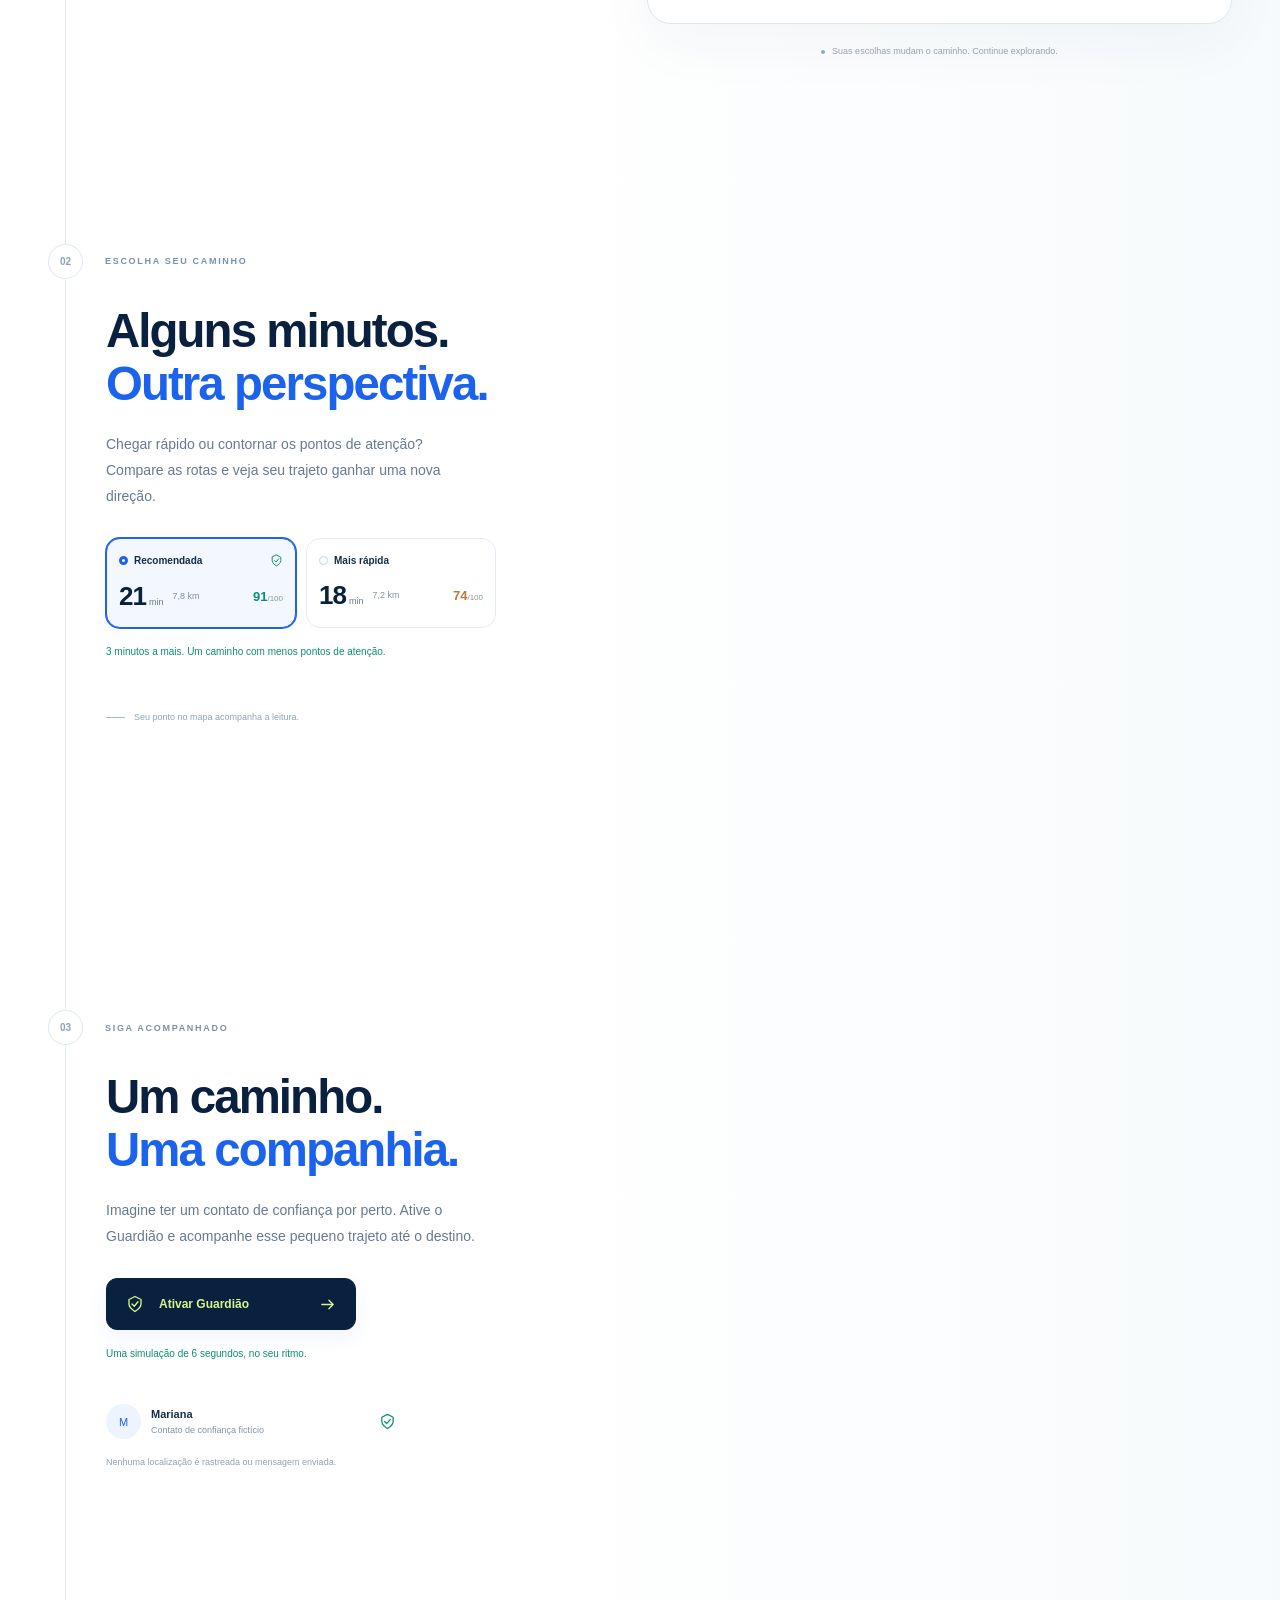
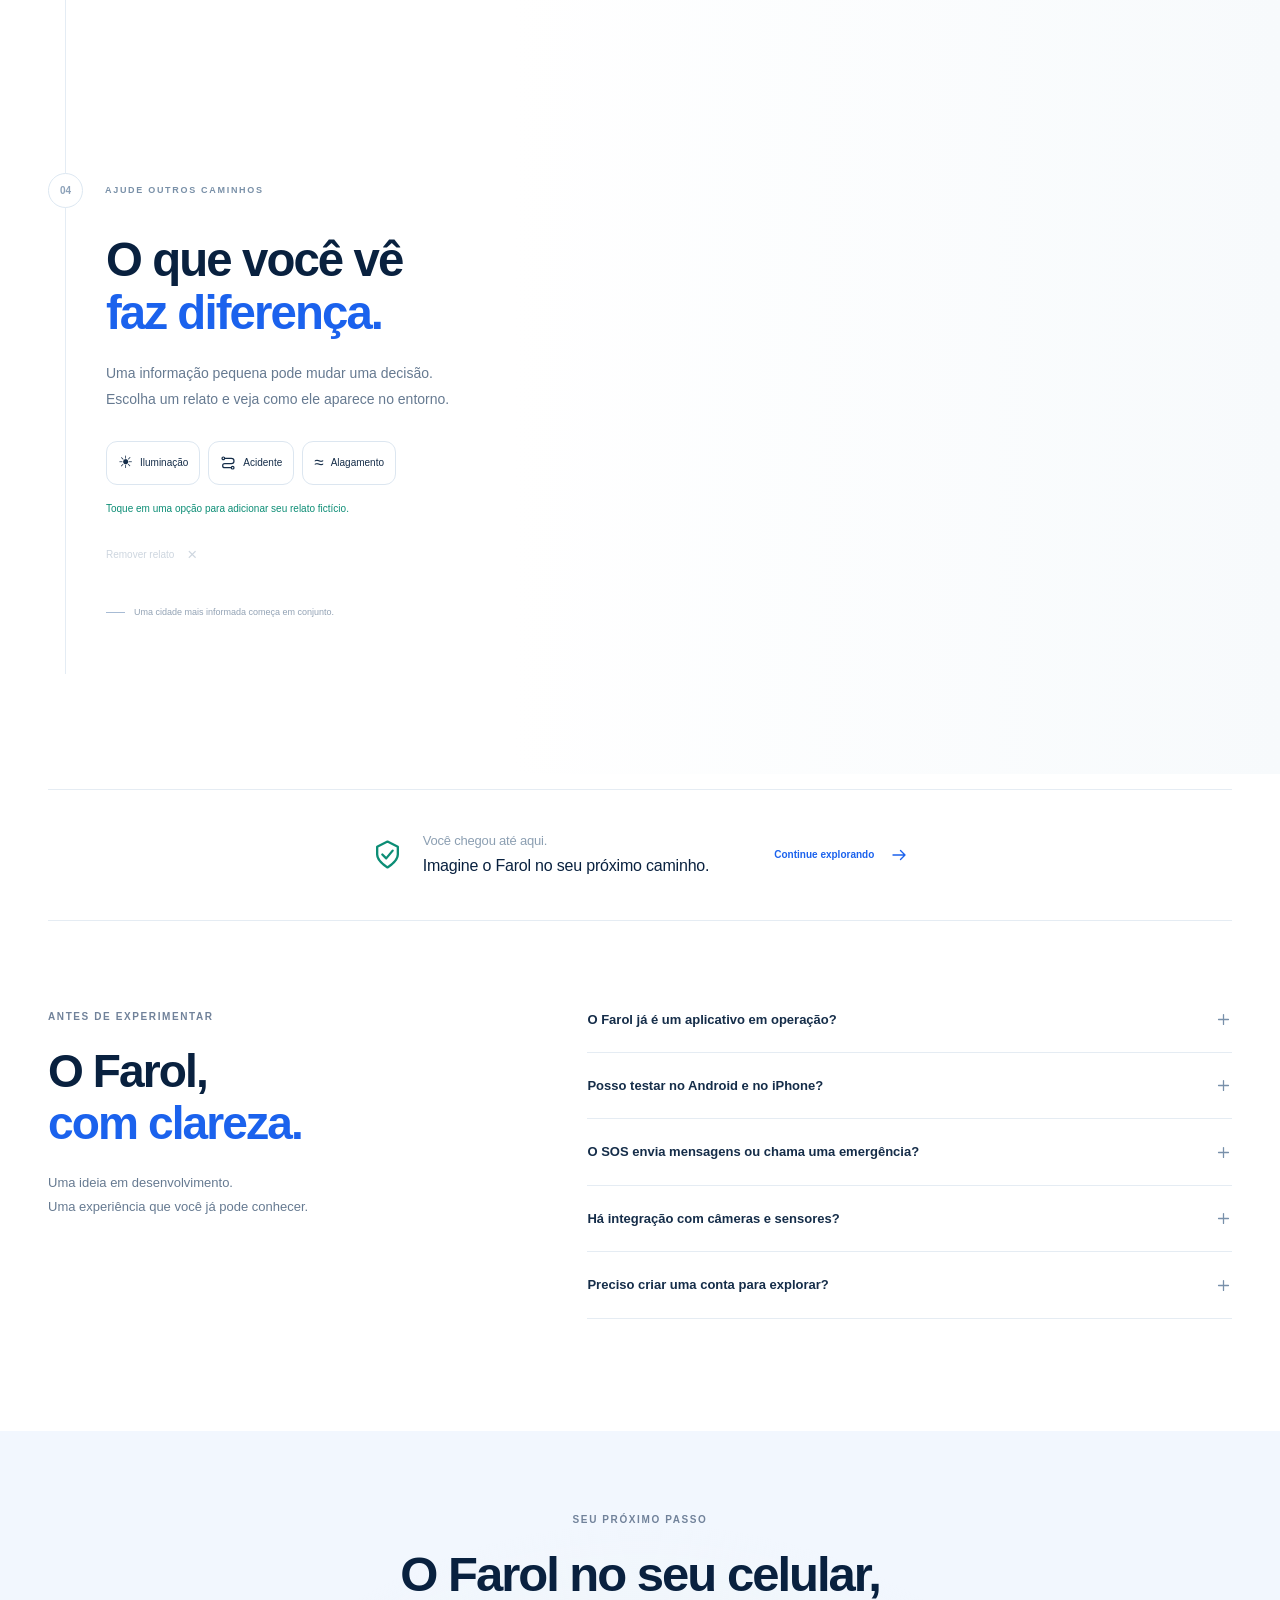
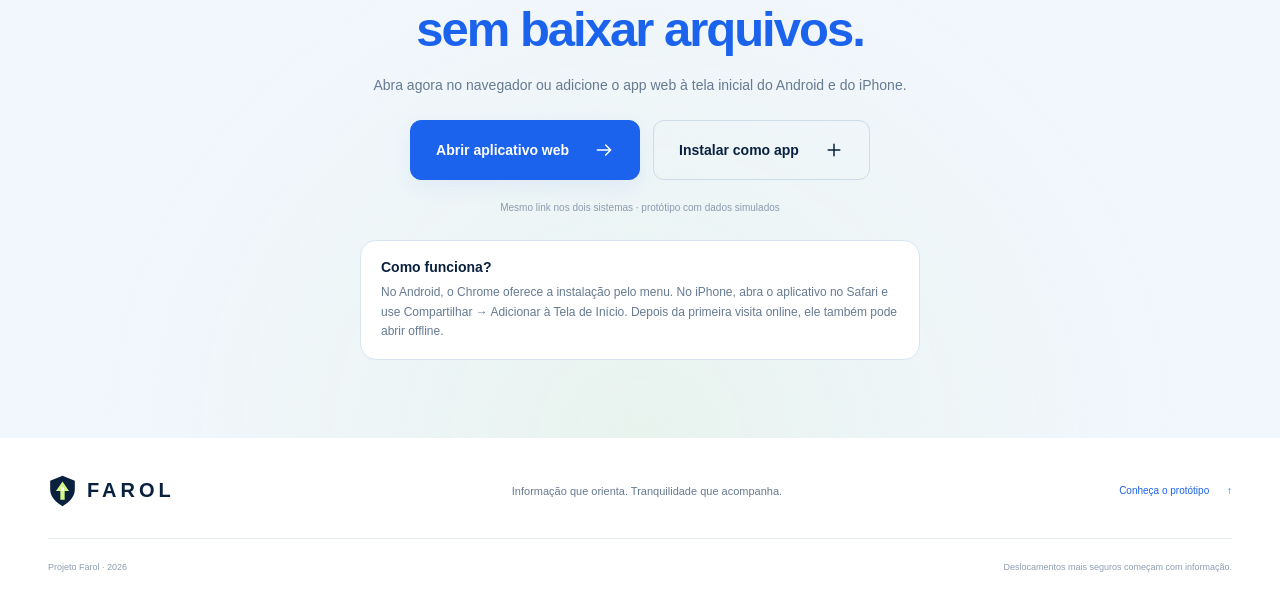
==== commit 3389cbe2: "Offer cross-platform web app installation" ====
--- a/docs/index.html
+++ b/docs/index.html
@@ -8,7 +8,7 @@
   <meta name="apple-mobile-web-app-status-bar-style" content="default">
   <meta name="theme-color" content="#102747">
   <title>FAROL — Seu caminho, mais tranquilo.</title>
-  <meta name="description" content="Conheça o Farol: uma proposta para transformar informações sobre o entorno em deslocamentos mais seguros. Explore o protótipo e baixe a demonstração Android.">
+  <meta name="description" content="Conheça o Farol: uma experiência web para Android e iPhone. Explore o protótipo no navegador ou adicione-o à tela inicial.">
   <meta property="og:title" content="FAROL — Seu caminho, mais tranquilo.">
   <meta property="og:description" content="Informação para escolher melhor. Companhia para seguir mais tranquilo. Conheça o protótipo do Farol.">
   <meta property="og:type" content="website">
@@ -17,12 +17,13 @@
   <meta name="twitter:card" content="summary_large_image">
   <link rel="icon" type="image/svg+xml" href="assets/logo.svg">
   <link rel="apple-touch-icon" href="assets/apple-touch-icon.png">
-  <link rel="manifest" href="manifest.webmanifest">
+  <link rel="manifest" href="manifest.webmanifest?v=2">
   <link rel="stylesheet" href="style.css">
   <link rel="stylesheet" href="journey.css">
   <link rel="stylesheet" href="mobile.css">
+  <link rel="stylesheet" href="install.css">
   <script src="site.js" defer></script>
-  <script src="pwa.js" defer></script>
+  <script src="pwa.js?v=2" defer></script>
 </head>
 <body>
   <a class="skip-link" href="#conteudo">Pular para o conteúdo</a>
@@ -33,7 +34,6 @@
     <symbol id="i-bell" viewBox="0 0 24 24"><path d="M18 8a6 6 0 0 0-12 0c0 7-3 7-3 9h18c0-2-3-2-3-9M10 21h4"/></symbol>
     <symbol id="i-route" viewBox="0 0 24 24"><circle cx="5" cy="5" r="2"/><circle cx="19" cy="19" r="2"/><path d="M7 5h10a4 4 0 0 1 0 8H7a3 3 0 0 0 0 6h10"/></symbol>
     <symbol id="i-community" viewBox="0 0 24 24"><circle cx="9" cy="7" r="3"/><path d="M3 21v-3a6 6 0 0 1 12 0v3M16 4a3 3 0 0 1 0 6M19 21v-3a5 5 0 0 0-3-4"/></symbol>
-    <symbol id="i-download" viewBox="0 0 24 24"><path d="M12 3v12m-5-5 5 5 5-5M4 16v5h16v-5"/></symbol>
     <symbol id="i-play" viewBox="0 0 24 24"><path d="m9 5 11 7-11 7Z"/></symbol>
     <symbol id="i-check" viewBox="0 0 24 24"><path d="m5 12 4 4L19 6"/></symbol>
     <symbol id="i-menu" viewBox="0 0 24 24"><path d="M4 6h16M4 12h16M4 18h16"/></symbol>
@@ -57,7 +57,7 @@
           <span class="eyebrow"><i></i> UM NOVO OLHAR PARA O SEU TRAJETO</span>
           <h1 id="hero-title">Seu caminho,<br><span>mais tranquilo.</span></h1>
           <p class="hero-description">Escolha seu caminho. Veja o entorno mudar. Sinta como seria ter companhia até chegar. A sua jornada com o Farol começa aqui.</p>
-          <div class="hero-actions"><a class="button" href="#jornada">Começar meu trajeto <svg class="icon"><use href="#i-arrow"/></svg></a><a class="quiet-link" href="demo/">Testar o app <span>→</span></a></div>
+          <div class="hero-actions"><a class="button" href="demo/">Abrir app web <svg class="icon"><use href="#i-arrow"/></svg></a><a class="quiet-link" href="#jornada">Conhecer a jornada <span>→</span></a></div>
           <p class="demo-note"><span></span> Protótipo disponível para explorar. Dados e funções simulados.</p>
           <div class="hero-benefits"><span><svg class="icon"><use href="#i-shield"/></svg>Escolhas mais informadas</span><span><svg class="icon"><use href="#i-pin"/></svg>Mais tranquilidade no trajeto</span></div>
         </div>
@@ -109,12 +109,12 @@
     </template>
     <section class="section faq-section" aria-labelledby="faq-title"><div class="container faq-grid"><div class="reveal"><span class="eyebrow">ANTES DE EXPERIMENTAR</span><h2 id="faq-title">O Farol,<br><em>com clareza.</em></h2><p>Uma ideia em desenvolvimento.<br>Uma experiência que você já pode conhecer.</p></div><div class="faq-list reveal">
       <details><summary>O Farol já é um aplicativo em operação?<svg class="icon"><use href="#i-plus"/></svg></summary><p>Esta versão é um protótipo visual e navegável para apresentar a proposta. Rotas, scores, alertas e localização são simulados. Ela não informa o risco real de uma região.</p></details>
-      <details><summary>Posso testar no Android e no iPhone?<svg class="icon"><use href="#i-plus"/></svg></summary><p>Sim. Esta versão web abre no Android e no iPhone e pode ser adicionada à tela inicial. O APK separado instala apenas no Android 8.0 ou superior. Ainda não há aplicativo iOS nativo.</p></details>
+      <details><summary>Posso testar no Android e no iPhone?<svg class="icon"><use href="#i-plus"/></svg></summary><p>Sim. Abra o aplicativo web no navegador dos dois sistemas. Para ter um ícone na tela inicial, use “Instalar como app” e siga as instruções do seu celular. Não é necessário baixar um arquivo.</p></details>
       <details><summary>O SOS envia mensagens ou chama uma emergência?<svg class="icon"><use href="#i-plus"/></svg></summary><p>Na demonstração, não. O botão mostra o fluxo visual após ser pressionado por três segundos. Nenhuma mensagem é enviada e nenhum serviço de emergência é acionado. O Guardião também não acompanha sua localização real.</p></details>
       <details><summary>Há integração com câmeras e sensores?<svg class="icon"><use href="#i-plus"/></svg></summary><p>Câmeras, sensores urbanos e alertas em tempo real fazem parte da evolução prevista. Eles não estão conectados à versão demonstrativa disponível nesta página.</p></details>
       <details><summary>Preciso criar uma conta para explorar?<svg class="icon"><use href="#i-plus"/></svg></summary><p>O protótipo não exige cadastro e não pede acesso ao GPS ou aos contatos. Relatos e preferências da demonstração ficam apenas no navegador ou no aparelho, e podem ser apagados em Perfil → Reiniciar apresentação.</p></details>
     </div></div></section>
-    <section class="download-section" id="experimentar" aria-labelledby="download-title"><div class="container download-inner reveal"><span class="eyebrow">SEU PRÓXIMO PASSO</span><h2 id="download-title">Conheça um jeito<br><span>mais tranquilo de ir.</span></h2><p>Agora que você conhece o caminho, explore o protótipo completo.</p><div class="download-actions"><a href="demo/" class="button">Abrir demonstração <svg class="icon"><use href="#i-arrow"/></svg></a><a href="downloads/Farol-Prototipo.apk" download="Farol-Prototipo.apk" class="button secondary">Baixar APK Android <svg class="icon"><use href="#i-download"/></svg></a></div><p class="download-info">Versão web para Android e iPhone · APK apenas para Android · dados fictícios</p><div class="install-help"><strong>Use como aplicativo no celular</strong><p>No iPhone, abra este link no Safari, toque em Compartilhar e depois em “Adicionar à Tela de Início”. No Android, use “Instalar app” ou “Adicionar à tela inicial” no menu do navegador. Após a primeira visita online, a demonstração também abre offline.</p></div><a class="installation-link" href="downloads/INSTALAR.txt" download>Como instalar o APK</a></div></section>
+    <section class="download-section" id="experimentar" aria-labelledby="download-title"><div class="container download-inner reveal"><span class="eyebrow">SEU PRÓXIMO PASSO</span><h2 id="download-title">O Farol no seu celular,<br><span>sem baixar arquivos.</span></h2><p>Abra agora no navegador ou adicione o app web à tela inicial do Android e do iPhone.</p><div class="download-actions"><a href="demo/" class="button">Abrir aplicativo web <svg class="icon"><use href="#i-arrow"/></svg></a><button type="button" data-install-app class="button secondary">Instalar como app <svg class="icon"><use href="#i-plus"/></svg></button></div><p class="download-info">Mesmo link nos dois sistemas · protótipo com dados simulados</p><div class="install-help"><strong>Como funciona?</strong><p>No Android, o Chrome oferece a instalação pelo menu. No iPhone, abra o aplicativo no Safari e use Compartilhar → Adicionar à Tela de Início. Depois da primeira visita online, ele também pode abrir offline.</p></div></div></section>
   </main>
   <footer class="footer"><div class="container footer-inner"><a href="#topo" class="brand"><img src="assets/logo.svg" width="29" height="32" alt=""><span>FAROL</span></a><p>Informação que orienta. Tranquilidade que acompanha.</p><a href="#experimentar">Conheça o protótipo <span>↑</span></a></div><div class="container footer-bottom"><span>Projeto Farol · 2026</span><span>Deslocamentos mais seguros começam com informação.</span></div></footer>
 </body>
--- a/docs/install.css
+++ b/docs/install.css
@@ -0,0 +1,15 @@
+.download-actions button.button{appearance:none;font-family:inherit}
+.install-dialog-badge{display:inline-block;color:#17805b;font-size:11px;font-weight:800;letter-spacing:1.3px}
+#install-dialog{width:min(440px,calc(100% - 32px));max-height:calc(100dvh - 32px);overflow:auto;border:1px solid #d9e4f0;border-radius:22px;padding:0;background:#fff;color:#102747;box-shadow:0 24px 70px #10274735}
+#install-dialog::backdrop{background:#10274791;backdrop-filter:blur(5px)}
+.install-dialog-content{padding:29px;text-align:left}
+.install-dialog-content h2{margin:13px 0 10px;font-size:27px;line-height:1.15;letter-spacing:-.8px}
+.install-dialog-content p{font-size:14px;line-height:1.55;color:#586d86}
+.install-dialog-content ol{display:grid;gap:12px;margin:19px 0;padding-left:25px;font-size:14px;line-height:1.45}
+.install-dialog-content li{padding-left:4px}
+.install-dialog-content li::marker{color:#1b62ed;font-weight:800}
+.install-dialog-content .install-dialog-note{padding:13px 15px;background:#edf7f2;border-radius:12px;color:#276b55;font-size:12px}
+.install-dialog-content form{margin-top:21px}
+.install-dialog-close{width:100%;min-height:47px;padding:11px 18px;border:0;border-radius:11px;background:#1b62ed;color:#fff;font-size:14px;font-weight:700;font-family:inherit;cursor:pointer}
+.install-dialog-close:focus-visible{outline:3px solid #6f9efa;outline-offset:3px}
+@media(max-width:650px){.download-actions button.button{width:100%;max-width:330px;min-height:48px;justify-content:space-between}.install-dialog-content{padding:23px}.install-dialog-content h2{font-size:24px}}
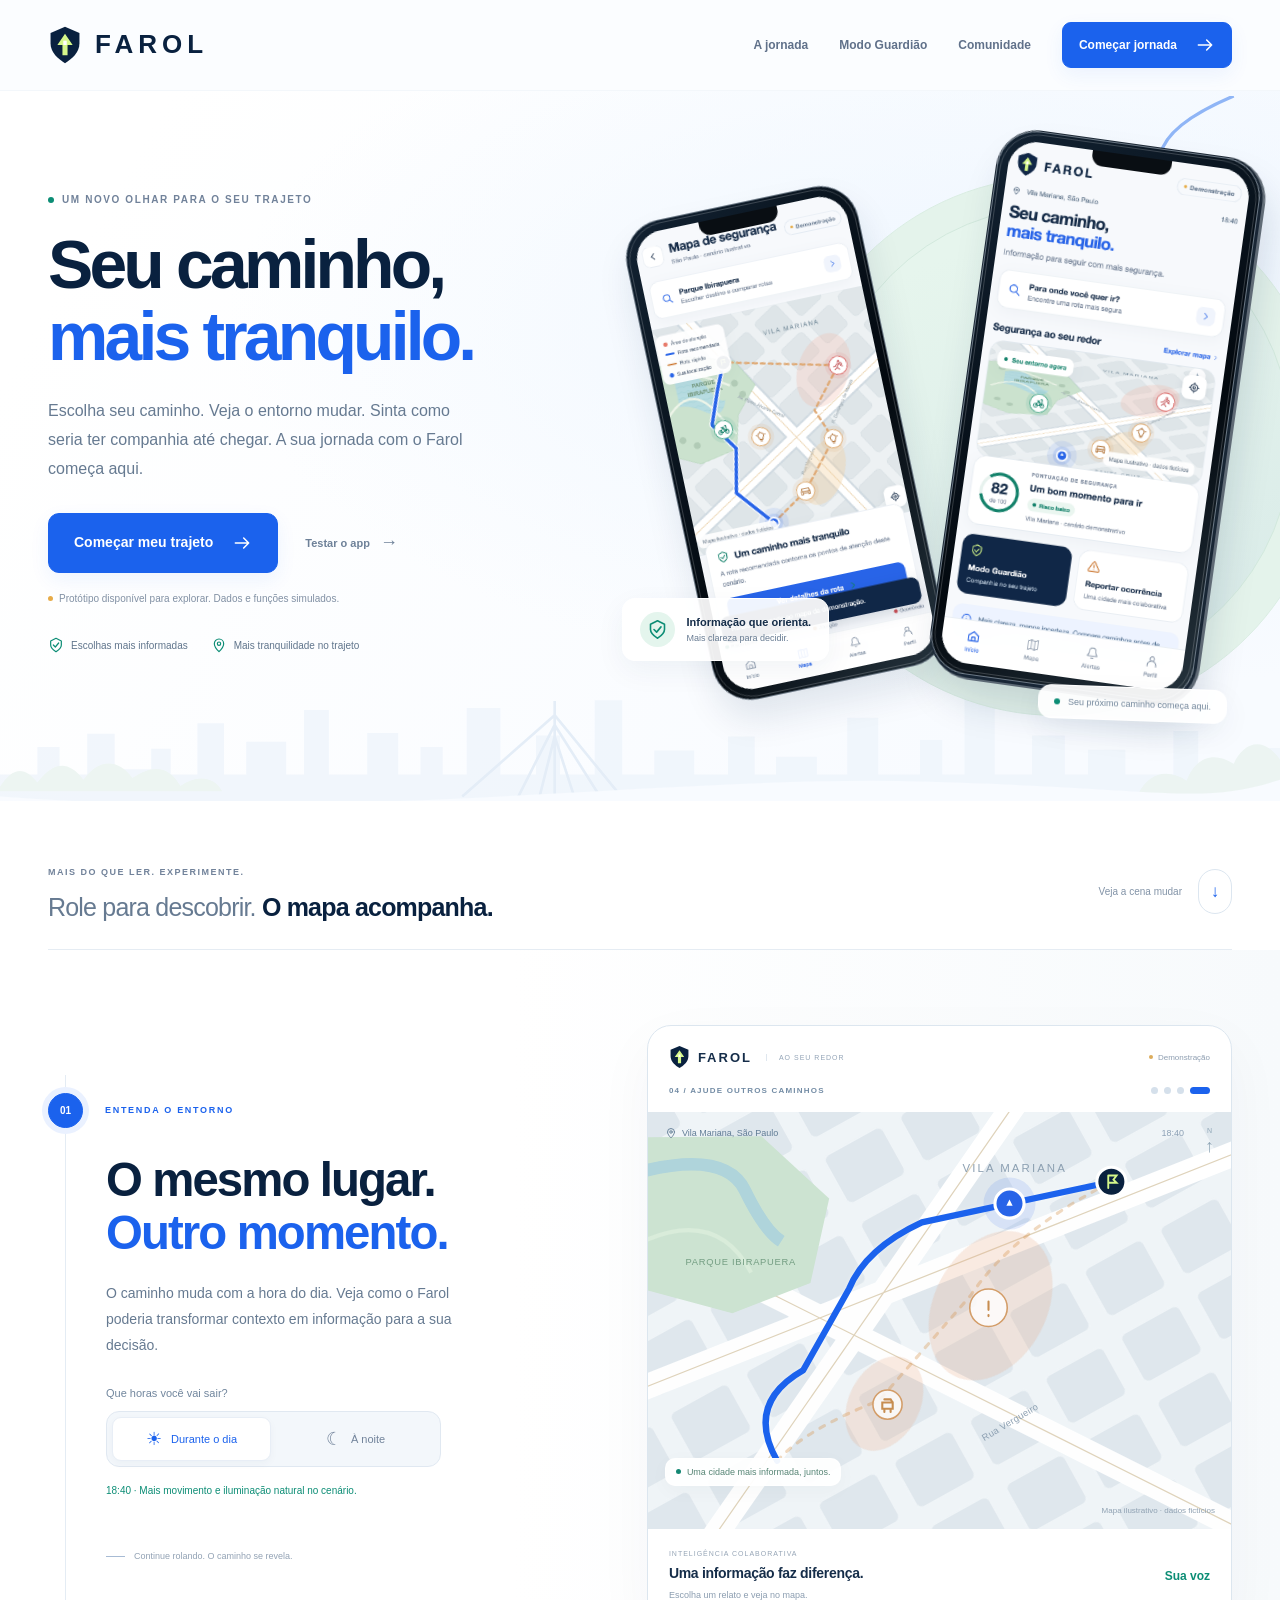
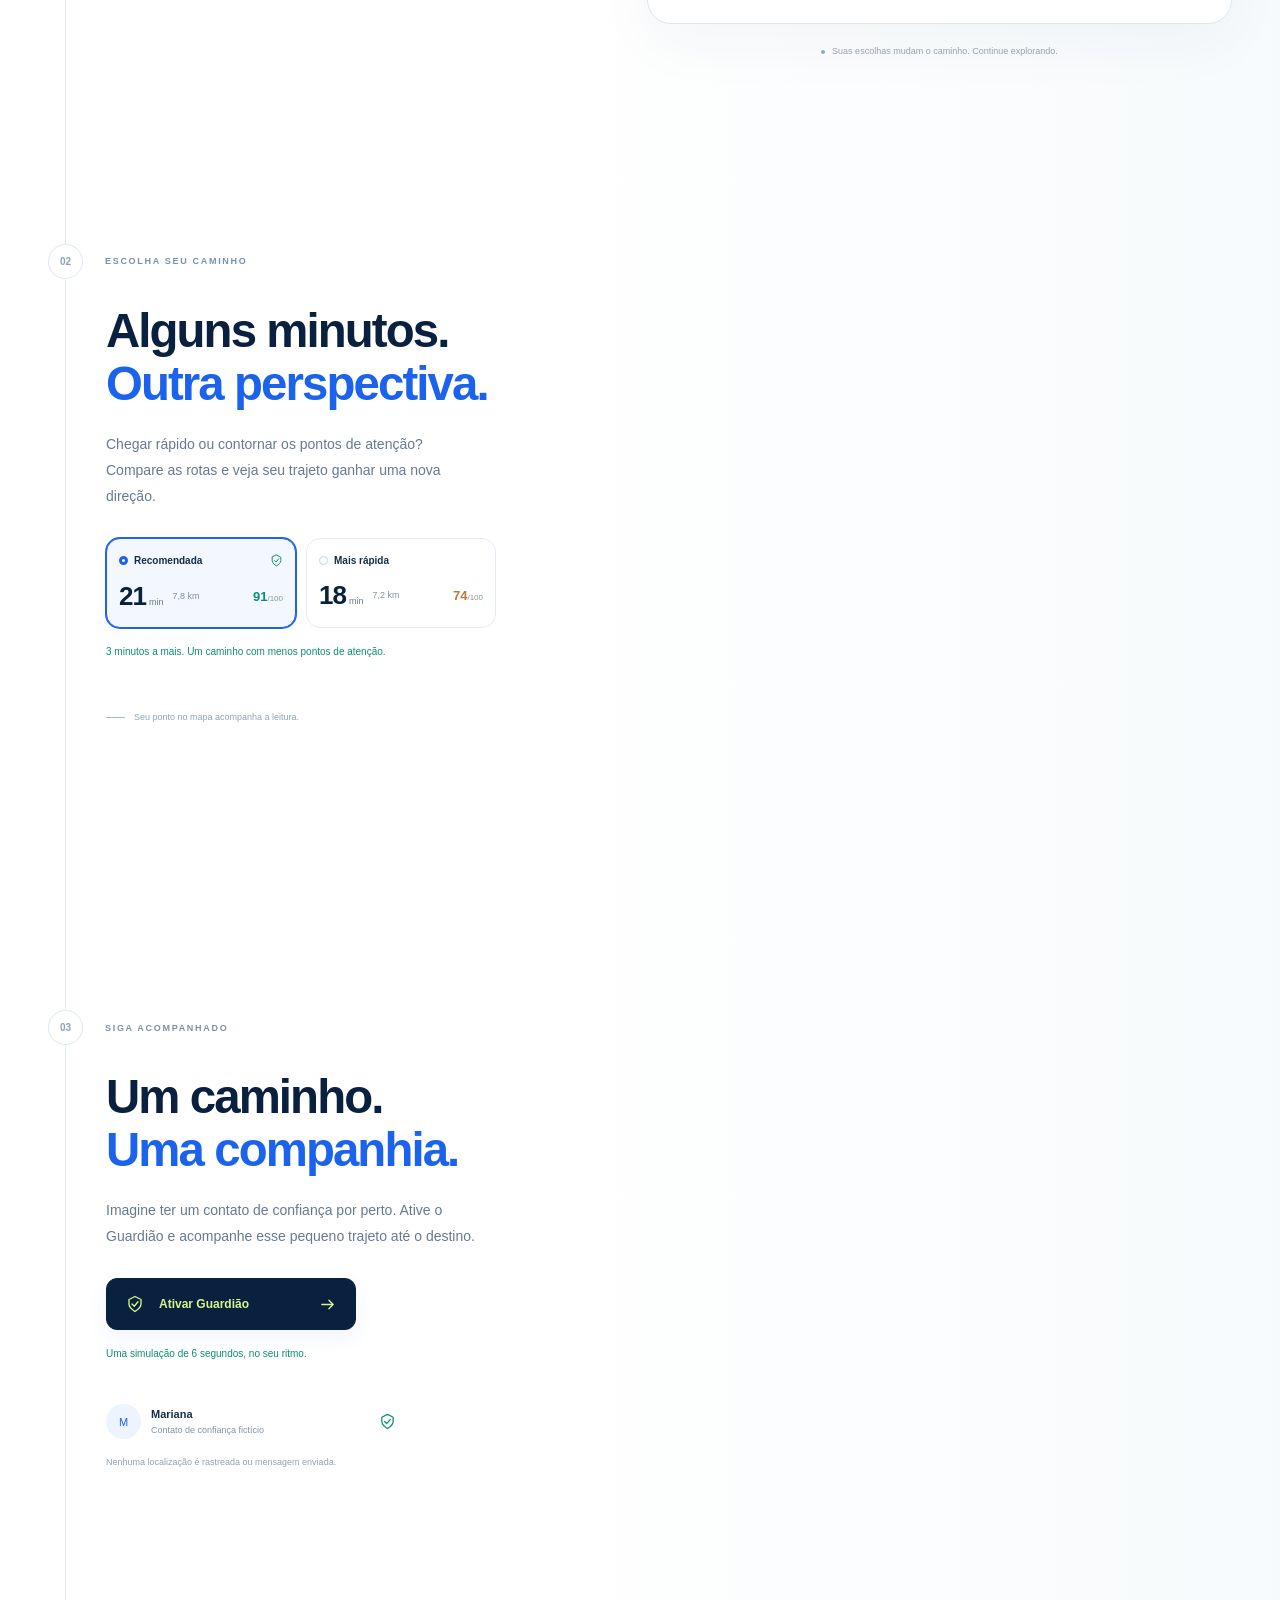
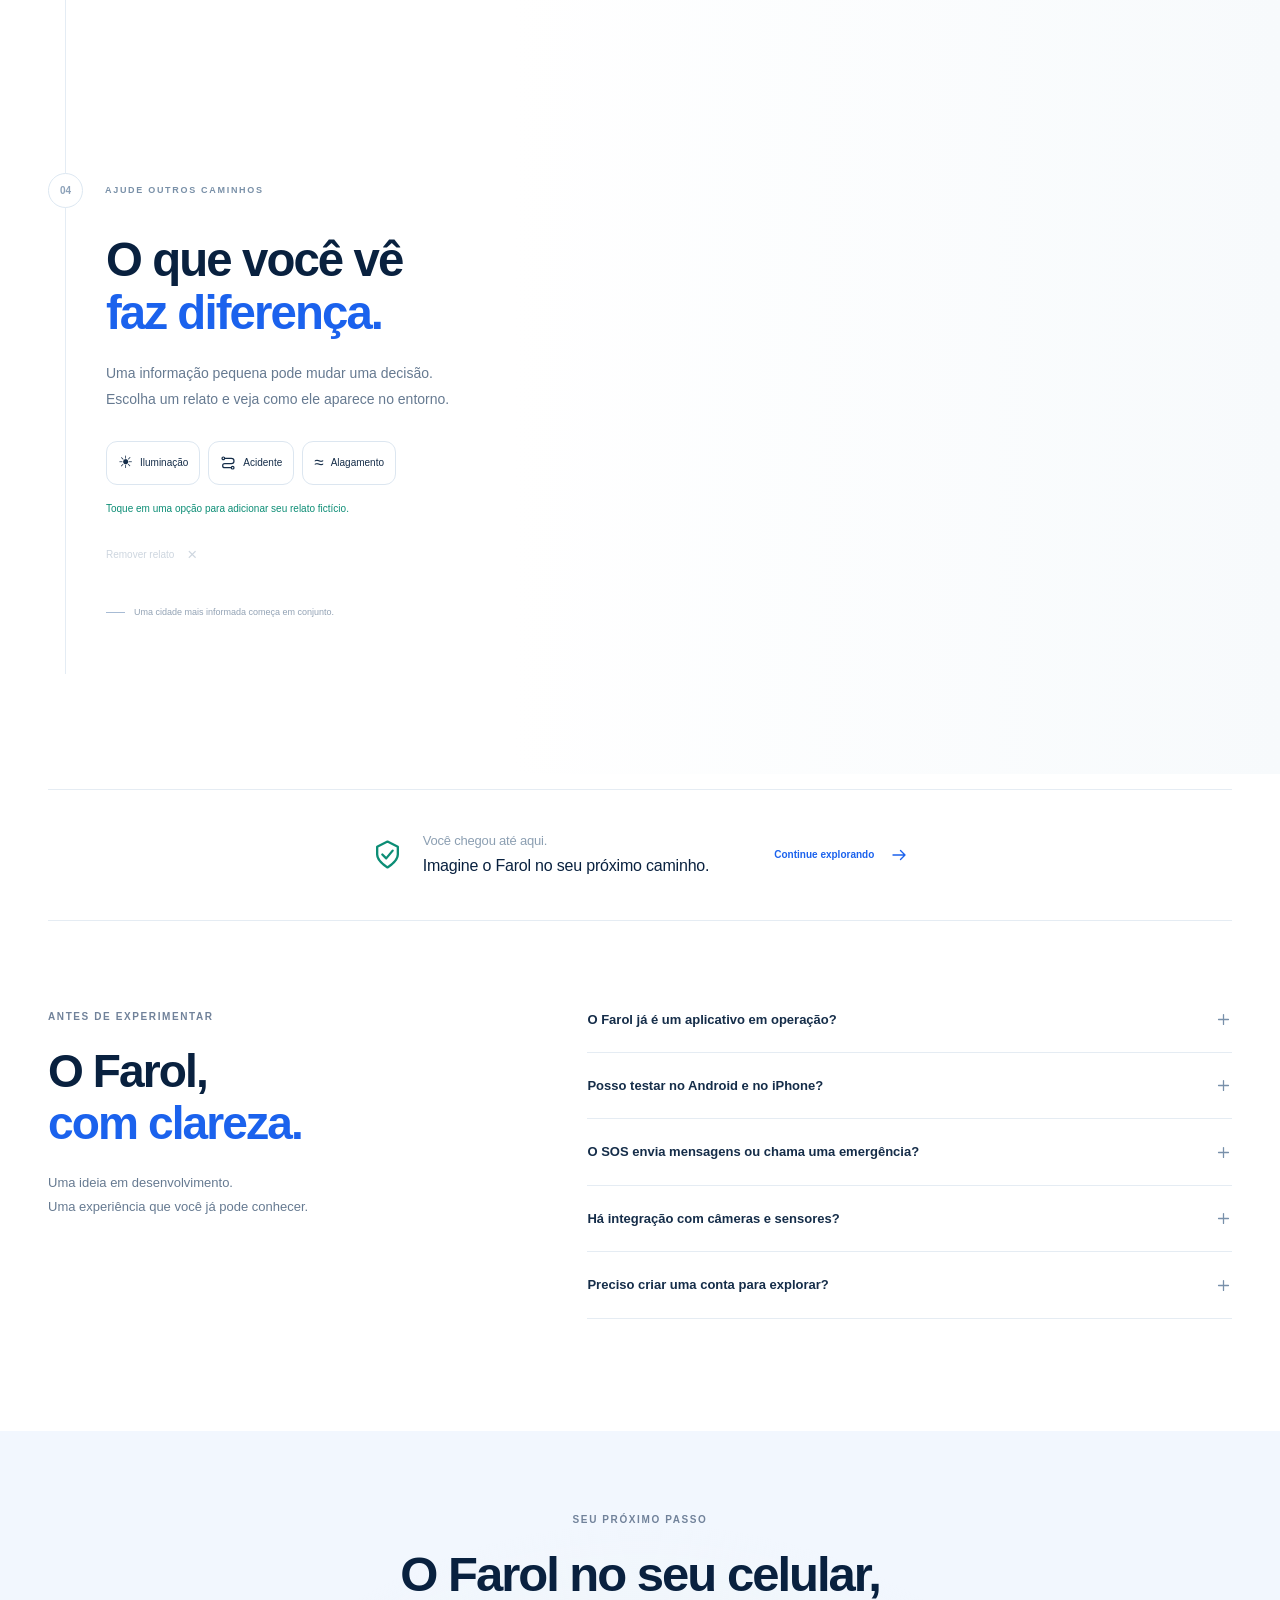
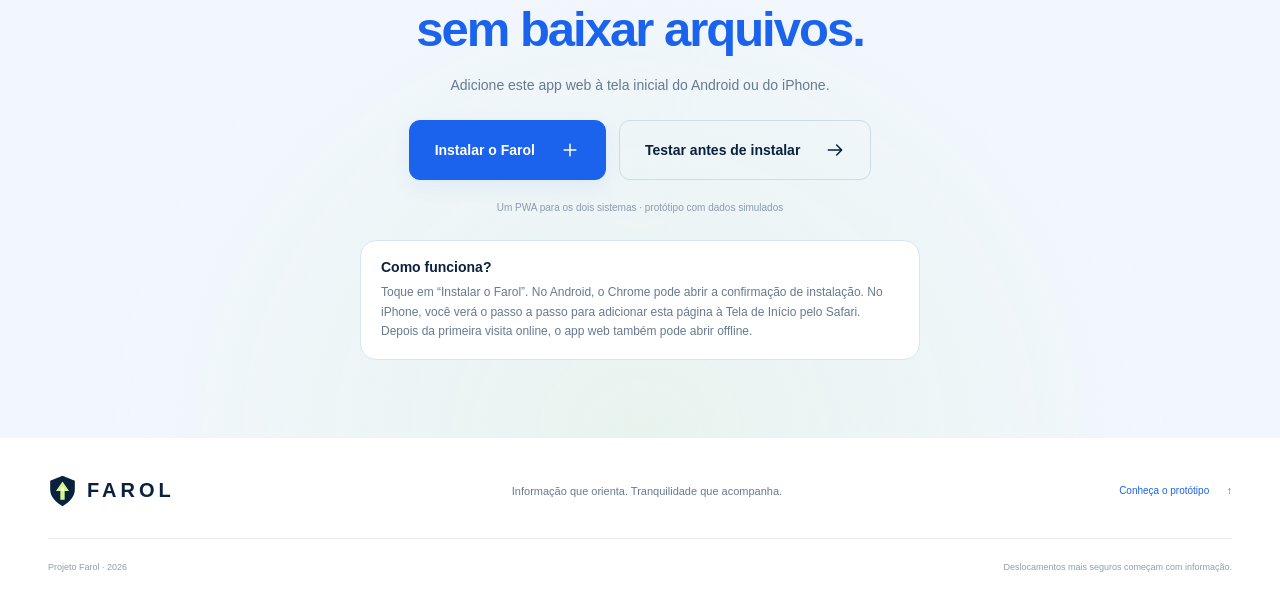
==== commit c2d4d7ad: "Install Farol PWA from landing page" ====
--- a/docs/index.html
+++ b/docs/index.html
@@ -23,7 +23,7 @@
   <link rel="stylesheet" href="mobile.css">
   <link rel="stylesheet" href="install.css">
   <script src="site.js" defer></script>
-  <script src="pwa.js?v=2" defer></script>
+  <script src="pwa.js?v=3" defer></script>
 </head>
 <body>
   <a class="skip-link" href="#conteudo">Pular para o conteúdo</a>
@@ -57,7 +57,7 @@
           <span class="eyebrow"><i></i> UM NOVO OLHAR PARA O SEU TRAJETO</span>
           <h1 id="hero-title">Seu caminho,<br><span>mais tranquilo.</span></h1>
           <p class="hero-description">Escolha seu caminho. Veja o entorno mudar. Sinta como seria ter companhia até chegar. A sua jornada com o Farol começa aqui.</p>
-          <div class="hero-actions"><a class="button" href="demo/">Abrir app web <svg class="icon"><use href="#i-arrow"/></svg></a><a class="quiet-link" href="#jornada">Conhecer a jornada <span>→</span></a></div>
+          <div class="hero-actions"><a class="button" href="#jornada">Começar meu trajeto <svg class="icon"><use href="#i-arrow"/></svg></a><a class="quiet-link" href="demo/">Testar o app <span>→</span></a></div>
           <p class="demo-note"><span></span> Protótipo disponível para explorar. Dados e funções simulados.</p>
           <div class="hero-benefits"><span><svg class="icon"><use href="#i-shield"/></svg>Escolhas mais informadas</span><span><svg class="icon"><use href="#i-pin"/></svg>Mais tranquilidade no trajeto</span></div>
         </div>
@@ -114,7 +114,7 @@
       <details><summary>Há integração com câmeras e sensores?<svg class="icon"><use href="#i-plus"/></svg></summary><p>Câmeras, sensores urbanos e alertas em tempo real fazem parte da evolução prevista. Eles não estão conectados à versão demonstrativa disponível nesta página.</p></details>
       <details><summary>Preciso criar uma conta para explorar?<svg class="icon"><use href="#i-plus"/></svg></summary><p>O protótipo não exige cadastro e não pede acesso ao GPS ou aos contatos. Relatos e preferências da demonstração ficam apenas no navegador ou no aparelho, e podem ser apagados em Perfil → Reiniciar apresentação.</p></details>
     </div></div></section>
-    <section class="download-section" id="experimentar" aria-labelledby="download-title"><div class="container download-inner reveal"><span class="eyebrow">SEU PRÓXIMO PASSO</span><h2 id="download-title">O Farol no seu celular,<br><span>sem baixar arquivos.</span></h2><p>Abra agora no navegador ou adicione o app web à tela inicial do Android e do iPhone.</p><div class="download-actions"><a href="demo/" class="button">Abrir aplicativo web <svg class="icon"><use href="#i-arrow"/></svg></a><button type="button" data-install-app class="button secondary">Instalar como app <svg class="icon"><use href="#i-plus"/></svg></button></div><p class="download-info">Mesmo link nos dois sistemas · protótipo com dados simulados</p><div class="install-help"><strong>Como funciona?</strong><p>No Android, o Chrome oferece a instalação pelo menu. No iPhone, abra o aplicativo no Safari e use Compartilhar → Adicionar à Tela de Início. Depois da primeira visita online, ele também pode abrir offline.</p></div></div></section>
+    <section class="download-section" id="experimentar" aria-labelledby="download-title"><div class="container download-inner reveal"><span class="eyebrow">SEU PRÓXIMO PASSO</span><h2 id="download-title">O Farol no seu celular,<br><span>sem baixar arquivos.</span></h2><p>Adicione este app web à tela inicial do Android ou do iPhone.</p><div class="download-actions"><button type="button" data-install-app class="button">Instalar o Farol <svg class="icon"><use href="#i-plus"/></svg></button><a href="demo/" class="button secondary">Testar antes de instalar <svg class="icon"><use href="#i-arrow"/></svg></a></div><p class="download-info">Um PWA para os dois sistemas · protótipo com dados simulados</p><div class="install-help"><strong>Como funciona?</strong><p>Toque em “Instalar o Farol”. No Android, o Chrome pode abrir a confirmação de instalação. No iPhone, você verá o passo a passo para adicionar esta página à Tela de Início pelo Safari. Depois da primeira visita online, o app web também pode abrir offline.</p></div></div></section>
   </main>
   <footer class="footer"><div class="container footer-inner"><a href="#topo" class="brand"><img src="assets/logo.svg" width="29" height="32" alt=""><span>FAROL</span></a><p>Informação que orienta. Tranquilidade que acompanha.</p><a href="#experimentar">Conheça o protótipo <span>↑</span></a></div><div class="container footer-bottom"><span>Projeto Farol · 2026</span><span>Deslocamentos mais seguros começam com informação.</span></div></footer>
 </body>
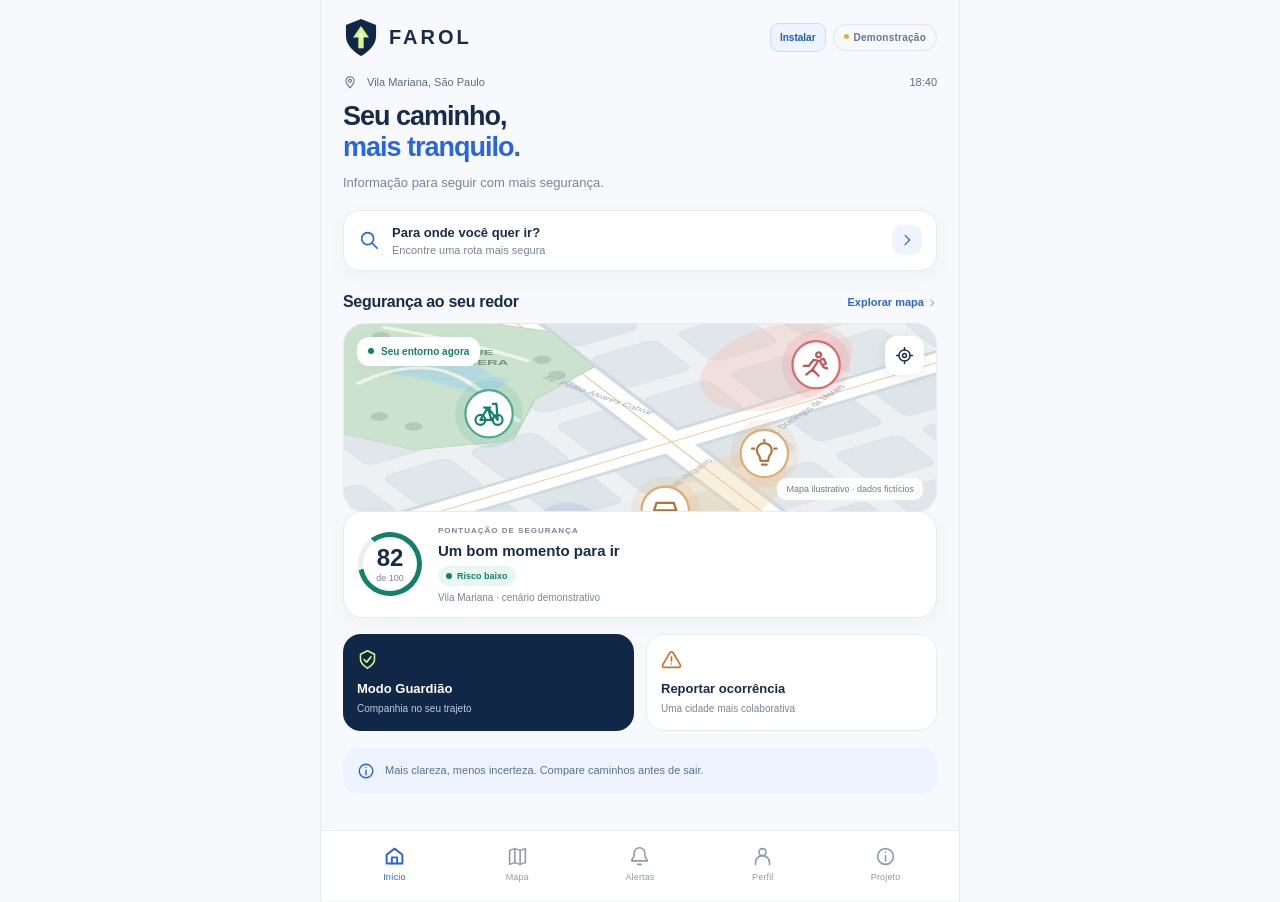
==== commit bf6af723: "Open Farol prototype as installable PWA" ====
--- a/docs/index.html
+++ b/docs/index.html
@@ -3,119 +3,32 @@
 <head>
   <meta charset="UTF-8">
   <meta name="viewport" content="width=device-width,initial-scale=1,viewport-fit=cover">
+  <meta name="theme-color" content="#102747">
   <meta name="apple-mobile-web-app-capable" content="yes">
   <meta name="apple-mobile-web-app-title" content="Farol">
   <meta name="apple-mobile-web-app-status-bar-style" content="default">
-  <meta name="theme-color" content="#102747">
-  <title>FAROL — Seu caminho, mais tranquilo.</title>
-  <meta name="description" content="Conheça o Farol: uma experiência web para Android e iPhone. Explore o protótipo no navegador ou adicione-o à tela inicial.">
-  <meta property="og:title" content="FAROL — Seu caminho, mais tranquilo.">
-  <meta property="og:description" content="Informação para escolher melhor. Companhia para seguir mais tranquilo. Conheça o protótipo do Farol.">
+  <meta name="description" content="Explore o protótipo Farol: mapa de segurança, comparação de rotas, Guardião, alertas e apresentação do projeto. Aplicativo web para Android e iPhone.">
+  <meta property="og:title" content="FAROL — Seu caminho, mais tranquilo">
+  <meta property="og:description" content="Abra o protótipo Farol no navegador e adicione-o à tela inicial do celular.">
   <meta property="og:type" content="website">
   <meta property="og:url" content="https://rpnmind-blip.github.io/farol/">
   <meta property="og:image" content="https://rpnmind-blip.github.io/farol/assets/farol-capa.png">
   <meta name="twitter:card" content="summary_large_image">
-  <link rel="icon" type="image/svg+xml" href="assets/logo.svg">
+  <meta http-equiv="Content-Security-Policy" content="default-src 'self'; script-src 'self'; style-src 'self' 'unsafe-inline'; img-src 'self' data:; connect-src 'none'; font-src 'self'; object-src 'none'; base-uri 'none'">
+  <title>Farol · Protótipo interativo</title>
+  <link rel="icon" href="assets/logo.svg" type="image/svg+xml">
   <link rel="apple-touch-icon" href="assets/apple-touch-icon.png">
-  <link rel="manifest" href="manifest.webmanifest?v=2">
-  <link rel="stylesheet" href="style.css">
-  <link rel="stylesheet" href="journey.css">
-  <link rel="stylesheet" href="mobile.css">
+  <link rel="manifest" href="manifest.webmanifest?v=4">
+  <link rel="stylesheet" href="app.css">
+  <link rel="stylesheet" href="presentation.css">
   <link rel="stylesheet" href="install.css">
-  <script src="site.js" defer></script>
-  <script src="pwa.js?v=3" defer></script>
+  <script src="app.js" defer></script>
+  <script src="pwa.js?v=4" defer></script>
 </head>
 <body>
-  <a class="skip-link" href="#conteudo">Pular para o conteúdo</a>
-  <svg class="svg-definitions" xmlns="http://www.w3.org/2000/svg" aria-hidden="true"><defs>
-    <symbol id="i-arrow" viewBox="0 0 24 24"><path d="M4 12h16m-6-6 6 6-6 6"/></symbol>
-    <symbol id="i-shield" viewBox="0 0 24 24"><path d="m12 2 8 4v6c0 5-5 8-8 10-3-2-8-5-8-10V6z"/><path d="m8 12 3 3 5-6"/></symbol>
-    <symbol id="i-pin" viewBox="0 0 24 24"><path d="M19 10c0 5-7 12-7 12S5 15 5 10a7 7 0 0 1 14 0Z"/><circle cx="12" cy="10" r="2.5"/></symbol>
-    <symbol id="i-bell" viewBox="0 0 24 24"><path d="M18 8a6 6 0 0 0-12 0c0 7-3 7-3 9h18c0-2-3-2-3-9M10 21h4"/></symbol>
-    <symbol id="i-route" viewBox="0 0 24 24"><circle cx="5" cy="5" r="2"/><circle cx="19" cy="19" r="2"/><path d="M7 5h10a4 4 0 0 1 0 8H7a3 3 0 0 0 0 6h10"/></symbol>
-    <symbol id="i-community" viewBox="0 0 24 24"><circle cx="9" cy="7" r="3"/><path d="M3 21v-3a6 6 0 0 1 12 0v3M16 4a3 3 0 0 1 0 6M19 21v-3a5 5 0 0 0-3-4"/></symbol>
-    <symbol id="i-play" viewBox="0 0 24 24"><path d="m9 5 11 7-11 7Z"/></symbol>
-    <symbol id="i-check" viewBox="0 0 24 24"><path d="m5 12 4 4L19 6"/></symbol>
-    <symbol id="i-menu" viewBox="0 0 24 24"><path d="M4 6h16M4 12h16M4 18h16"/></symbol>
-    <symbol id="i-plus" viewBox="0 0 24 24"><path d="M12 5v14M5 12h14"/></symbol>
-  </defs></svg>
-  <header class="header" id="topo">
-    <div class="container header-inner">
-      <a href="#topo" class="brand" aria-label="Farol, início"><img src="assets/logo.svg" alt="" width="34" height="38"><span>FAROL</span></a>
-      <button class="menu-toggle" aria-label="Abrir menu" aria-controls="navigation" aria-expanded="false"><svg class="icon"><use href="#i-menu"/></svg></button>
-      <nav id="navigation" aria-label="Navegação principal">
-        <a href="#jornada">A jornada</a><a href="#guardiao">Modo Guardião</a><a href="#comunidade">Comunidade</a>
-        <a href="#jornada" class="button small">Começar jornada <svg class="icon"><use href="#i-arrow"/></svg></a>
-      </nav>
-    </div>
-  </header>
-  <main id="conteudo">
-    <section class="hero" aria-labelledby="hero-title">
-      <div class="hero-glow" aria-hidden="true"></div>
-      <div class="container hero-grid">
-        <div class="hero-copy">
-          <span class="eyebrow"><i></i> UM NOVO OLHAR PARA O SEU TRAJETO</span>
-          <h1 id="hero-title">Seu caminho,<br><span>mais tranquilo.</span></h1>
-          <p class="hero-description">Escolha seu caminho. Veja o entorno mudar. Sinta como seria ter companhia até chegar. A sua jornada com o Farol começa aqui.</p>
-          <div class="hero-actions"><a class="button" href="#jornada">Começar meu trajeto <svg class="icon"><use href="#i-arrow"/></svg></a><a class="quiet-link" href="demo/">Testar o app <span>→</span></a></div>
-          <p class="demo-note"><span></span> Protótipo disponível para explorar. Dados e funções simulados.</p>
-          <div class="hero-benefits"><span><svg class="icon"><use href="#i-shield"/></svg>Escolhas mais informadas</span><span><svg class="icon"><use href="#i-pin"/></svg>Mais tranquilidade no trajeto</span></div>
-        </div>
-        <div class="hero-art" aria-label="Telas do protótipo Farol em celulares ilustrativos">
-          <div class="orb orb-one"></div><div class="orb orb-two"></div>
-          <svg class="decorative-route" viewBox="0 0 600 600" fill="none" aria-hidden="true"><path d="M500 0C310 80 600 130 390 230S570 410 330 560" stroke="#8fb5f6" stroke-width="3" stroke-dasharray="10 13"/><path d="M84 411c-120-60-57-218 56-153" stroke="#9cd5bb" stroke-width="2" stroke-dasharray="5 8"/></svg>
-          <div class="phone phone-back"><div class="phone-camera"></div><img src="assets/tela-mapa.png" alt="Mapa do protótipo com uma rota recomendada e pontos de atenção" width="824" height="1700" fetchpriority="high"></div>
-          <div class="phone phone-front"><div class="phone-camera"></div><img src="assets/tela-inicio.png" alt="Início do Farol: mapa ilustrativo, score de segurança 82 e Modo Guardião" width="824" height="1700" fetchpriority="high"></div>
-          <div class="floating-chip chip-safe"><span class="chip-icon"><svg class="icon"><use href="#i-shield"/></svg></span><div><strong>Informação que orienta.</strong><small>Mais clareza para decidir.</small></div></div>
-          <div class="floating-chip chip-route"><i></i><span>Seu próximo caminho começa aqui.</span></div>
-        </div>
-      </div>
-      <svg class="skyline" viewBox="0 0 1440 130" preserveAspectRatio="none" aria-hidden="true"><path fill="#edf4fc" d="M0 [base64]"/><path fill="none" stroke="#dbe7f4" stroke-width="3" d="M520 125 624 33l75 92M624 17v108m0-81-41 81m41-68-17 68m17-68 22 68m-22-81 51 81"/><path fill="#e7f2ed" d="M0 130v-16c16-25 29-21 42-5 17-22 34-27 52-3 14-21 37-27 55-2 25-17 42-12 54 9 17-12 37-12 47 6H0Zm1440 0V83c-20-28-42-18-52 5-25-16-44-5-53 19-22-14-43-9-55 16l-81 7Z"/><path fill="#f8fbff" d="M0 125c400 30 760-25 1040-17s310 27 400-2v24H0Z"/></svg>
-    </section>
-    <div class="journey-intro container" id="jornada"><div><span class="eyebrow">MAIS DO QUE LER. EXPERIMENTE.</span><p>Role para descobrir. <strong>O mapa acompanha.</strong></p></div><span class="scroll-invitation">Veja a cena mudar <span>↓</span></span></div>
-    <section class="scroll-journey" aria-label="Jornada interativa do Farol">
-      <noscript><style>.journey-layout{display:block}.stage-column,.mobile-scene{display:none}.story-chapter{min-height:0;padding:40px 0}.story-chapter .chapter-content{opacity:1}</style><p class="container">Ative o JavaScript para experimentar as escolhas. A proposta do Farol continua disponível para leitura abaixo.</p></noscript>
-      <div class="journey-layout container">
-        <div class="story-chapters">
-          <section class="story-chapter" id="proposta" data-chapter="0" aria-labelledby="context-title"><div class="chapter-content"><span class="chapter-index"><i>01</i> ENTENDA O ENTORNO</span><h2 id="context-title">O mesmo lugar.<br><em>Outro momento.</em></h2><p>O caminho muda com a hora do dia. Veja como o Farol poderia transformar contexto em informação para a sua decisão.</p><div class="choice-label">Que horas você vai sair?</div><div class="segmented period-controls" role="group" aria-label="Escolha o horário do cenário"><button data-period="day" class="selected" aria-pressed="true"><span aria-hidden="true">☀</span>Durante o dia</button><button data-period="night" aria-pressed="false"><span aria-hidden="true">☾</span>À noite</button></div><p class="choice-feedback" id="period-feedback" aria-live="polite">18:40 · Mais movimento e iluminação natural no cenário.</p><div class="chapter-hint"><span class="tiny-line"></span>Continue rolando. O caminho se revela.</div></div></section>
-          <section class="story-chapter" id="rotas" data-chapter="1" aria-labelledby="routes-title"><div class="chapter-content"><span class="chapter-index"><i>02</i> ESCOLHA SEU CAMINHO</span><h2 id="routes-title">Alguns minutos.<br><em>Outra perspectiva.</em></h2><p>Chegar rápido ou contornar os pontos de atenção? Compare as rotas e veja seu trajeto ganhar uma nova direção.</p><div class="route-options" role="group" aria-label="Compare as rotas de demonstração"><button class="route-option selected" data-route="safe" aria-pressed="true"><span class="option-name"><i></i>Recomendada <svg class="icon"><use href="#i-shield"/></svg></span><span class="route-numbers"><strong>21<small>min</small></strong><span>7,8 km</span><b data-option-score="safe">91<span>/100</span></b></span></button><button class="route-option" data-route="fast" aria-pressed="false"><span class="option-name"><i></i>Mais rápida</span><span class="route-numbers"><strong>18<small>min</small></strong><span>7,2 km</span><b data-option-score="fast">74<span>/100</span></b></span></button></div><p class="choice-feedback" id="route-insight" aria-live="polite">3 minutos a mais. Um caminho com menos pontos de atenção.</p><div class="chapter-hint"><span class="tiny-line"></span>Seu ponto no mapa acompanha a leitura.</div></div></section>
-          <section class="story-chapter" id="guardiao" data-chapter="2" aria-labelledby="guardian-title"><div class="chapter-content"><span class="chapter-index"><i>03</i> SIGA ACOMPANHADO</span><h2 id="guardian-title">Um caminho.<br><em>Uma companhia.</em></h2><p>Imagine ter um contato de confiança por perto. Ative o Guardião e acompanhe esse pequeno trajeto até o destino.</p><button class="button activate-guardian" data-action="guardian-start"><svg class="icon"><use href="#i-shield"/></svg><span>Ativar Guardião</span><svg class="icon"><use href="#i-arrow"/></svg></button><p class="choice-feedback" id="guardian-feedback" aria-live="polite">Uma simulação de 6 segundos, no seu ritmo.</p><div class="guardian-clarity"><span class="contact-avatar">M</span><div><strong>Mariana</strong><span>Contato de confiança fictício</span></div><svg class="icon"><use href="#i-shield"/></svg></div><p class="chapter-disclaimer">Nenhuma localização é rastreada ou mensagem enviada.</p></div></section>
-          <section class="story-chapter" id="comunidade" data-chapter="3" aria-labelledby="community-title"><div class="chapter-content"><span class="chapter-index"><i>04</i> AJUDE OUTROS CAMINHOS</span><h2 id="community-title">O que você vê<br><em>faz diferença.</em></h2><p>Uma informação pequena pode mudar uma decisão. Escolha um relato e veja como ele aparece no entorno.</p><div class="report-choices" role="group" aria-label="Escolha um relato para adicionar ao mapa"><button data-report="light" aria-pressed="false"><span aria-hidden="true">☀</span>Iluminação</button><button data-report="accident" aria-pressed="false"><svg class="icon"><use href="#i-route"/></svg>Acidente</button><button data-report="flood" aria-pressed="false"><span aria-hidden="true">≈</span>Alagamento</button></div><p class="choice-feedback" id="report-feedback" aria-live="polite">Toque em uma opção para adicionar seu relato fictício.</p><button class="remove-report" data-action="report-remove" disabled>Remover relato <span aria-hidden="true">×</span></button><div class="chapter-hint"><span class="tiny-line"></span>Uma cidade mais informada começa em conjunto.</div></div></section>
-        </div>
-        <aside class="stage-column" aria-label="Cenário que acompanha sua jornada"><div class="stage-sticky"><div class="desktop-scene"></div><p class="stage-caption"><span></span>Suas escolhas mudam o caminho. Continue explorando.</p></div></aside>
-      </div>
-    </section>
-    <div class="journey-finale container"><svg class="icon"><use href="#i-shield"/></svg><p>Você chegou até aqui.<br><strong>Imagine o Farol no seu próximo caminho.</strong></p><a href="#experimentar" class="inline-link">Continue explorando <svg class="icon"><use href="#i-arrow"/></svg></a></div>
-    <template id="scene-template">
-      <div class="experience-stage" data-scene="0" data-period="day">
-        <div class="stage-top"><a href="#jornada" class="stage-brand"><img src="assets/logo.svg" width="21" height="24" alt="">FAROL<span>AO SEU REDOR</span></a><span class="stage-demo"><i></i>Demonstração</span></div>
-        <div class="stage-stepbar"><span class="scene-step-label">01 / ENTENDA O ENTORNO</span><nav class="scene-dots" aria-label="Etapas da jornada"><a href="#proposta" data-step="0" aria-label="Etapa 1: Entenda o entorno" aria-current="step"></a><a href="#rotas" data-step="1" aria-label="Etapa 2: Escolha sua rota"></a><a href="#guardiao" data-step="2" aria-label="Etapa 3: Modo Guardião"></a><a href="#comunidade" data-step="3" aria-label="Etapa 4: Relatos"></a></nav></div>
-        <div class="scene-map">
-          <svg viewBox="0 0 560 400" preserveAspectRatio="xMidYMid slice" class="journey-map" role="img" aria-label="Mapa ilustrativo de São Paulo com localização, rotas e pontos de atenção fictícios">
-            <defs><pattern id="blocks-UID" patternUnits="userSpaceOnUse" width="83" height="72" patternTransform="rotate(-29 280 200)"><rect x="9" y="9" width="63" height="52" rx="6" class="map-building"/></pattern><radialGradient id="light-UID"><stop offset="0" stop-color="#f9d98d" stop-opacity=".65"/><stop offset="1" stop-color="#f9d98d" stop-opacity="0"/></radialGradient></defs>
-            <rect width="560" height="400" class="map-surface"/><g class="map-roads"><rect x="-60" y="-70" width="680" height="540" fill="url(#blocks-UID)"/><path d="M-30 275 590 29M48 430 357-15M-20 105 567 399" class="map-avenue"/><path d="M-30 275 590 29M48 430 357-15M-20 105 567 399" class="map-centerline"/><path d="M-5 24 109 23 174 83 156 164 81 193-5 170Z" class="map-park"/><path d="M-10 58q84-22 103 17t35 49" class="map-water"/><path d="M-15 129Q64 88 99 154" stroke="#d9ecda" stroke-width="4" fill="none"/><text x="36" y="147" class="map-place park-label">PARQUE IBIRAPUERA</text><text x="302" y="57" class="map-place district-label">VILA MARIANA</text><text x="323" y="316" class="map-place street-label" transform="rotate(-31 323 316)">Rua Vergueiro</text></g>
-            <g class="attention-zones"><ellipse cx="329" cy="186" rx="54" ry="76" transform="rotate(28 329 186)"/><ellipse cx="227" cy="280" rx="34" ry="48" transform="rotate(28 227 280)"/></g>
-            <g class="night-lights"><circle cx="154" cy="262" r="45" fill="url(#light-UID)"/><circle cx="191" cy="178" r="49" fill="url(#light-UID)"/><circle cx="261" cy="105" r="48" fill="url(#light-UID)"/></g>
-            <g class="route-layer"><path class="map-path map-path-fast" d="M124 335 Q151 305 222 277 L310 176 Q350 116 445 67"/><path class="map-path map-path-safe is-selected" d="M124 335 Q93 280 149 248 L193 170 Q209 131 263 106 L445 67"/></g>
-            <g class="map-attention" transform="translate(327 188)"><circle r="18"/><path d="M0-6v8M0 7v1"/></g><g class="map-attention small-attention" transform="translate(230 281)"><circle r="14"/><path d="M-5-2h10v6H-5zM-3-5h6l2 3M-3 5v2M3 5v2"/></g>
-            <g class="destination-marker" transform="translate(445 67)"><circle r="14"/><path d="M-3-6v12M-3-6h8L2-2l3 3h-8"/></g>
-            <g class="traveler" transform="translate(124 335)"><circle class="traveler-halo" r="25"/><circle class="traveler-ring" r="14"/><circle class="traveler-core" r="8"/><path d="m-3 2 3-6 3 6z"/></g>
-            <g class="user-report-marker" role="img" aria-label="Seu relato fictício" transform="translate(315 239)"><circle class="report-halo" r="30"/><path d="M0 28C-8 16-19 6-19-5a19 19 0 0 1 38 0C19 6 8 16 0 28Z" class="report-pin"/><text class="report-glyph" x="0" y="2" text-anchor="middle">☀</text></g>
-          </svg>
-          <div class="scene-location"><svg class="icon"><use href="#i-pin"/></svg><span>Vila Mariana, São Paulo</span><b class="scene-time">18:40</b></div><span class="scene-north" aria-hidden="true">N<span>↑</span></span><div class="map-floating-note"><i></i><span class="scene-observation">Um olhar para o seu entorno.</span></div><div class="report-tooltip"><strong class="scene-report-title">Seu relato</strong><span>Adicionado à demonstração</span></div><span class="scene-map-note">Mapa ilustrativo · dados fictícios</span>
-        </div>
-        <div class="stage-bottom"><div class="scene-metrics"><div class="scene-score-ring"><span class="scene-score">82</span><small>/100</small></div><div class="scene-metric-copy"><span class="metric-eyebrow">SEU ENTORNO NO CENÁRIO</span><strong class="scene-headline">Um bom momento para ir.</strong><span class="scene-detail">Mais contexto para escolher melhor.</span></div><span class="scene-time-value">18:40</span></div><div class="scene-guardian"><div class="guardian-status-row"><span><i></i><b class="guardian-status-label">Pronto para acompanhar</b></span><strong class="guardian-percent">0%</strong></div><div class="guardian-progress" role="progressbar" aria-label="Progresso do percurso simulado" aria-valuemin="0" aria-valuemax="100" aria-valuenow="0"><span class="guardian-fill"></span></div><div class="guardian-endpoints"><span>Faculdade</span><span>Casa</span></div></div></div>
-      </div>
-    </template>
-    <section class="section faq-section" aria-labelledby="faq-title"><div class="container faq-grid"><div class="reveal"><span class="eyebrow">ANTES DE EXPERIMENTAR</span><h2 id="faq-title">O Farol,<br><em>com clareza.</em></h2><p>Uma ideia em desenvolvimento.<br>Uma experiência que você já pode conhecer.</p></div><div class="faq-list reveal">
-      <details><summary>O Farol já é um aplicativo em operação?<svg class="icon"><use href="#i-plus"/></svg></summary><p>Esta versão é um protótipo visual e navegável para apresentar a proposta. Rotas, scores, alertas e localização são simulados. Ela não informa o risco real de uma região.</p></details>
-      <details><summary>Posso testar no Android e no iPhone?<svg class="icon"><use href="#i-plus"/></svg></summary><p>Sim. Abra o aplicativo web no navegador dos dois sistemas. Para ter um ícone na tela inicial, use “Instalar como app” e siga as instruções do seu celular. Não é necessário baixar um arquivo.</p></details>
-      <details><summary>O SOS envia mensagens ou chama uma emergência?<svg class="icon"><use href="#i-plus"/></svg></summary><p>Na demonstração, não. O botão mostra o fluxo visual após ser pressionado por três segundos. Nenhuma mensagem é enviada e nenhum serviço de emergência é acionado. O Guardião também não acompanha sua localização real.</p></details>
-      <details><summary>Há integração com câmeras e sensores?<svg class="icon"><use href="#i-plus"/></svg></summary><p>Câmeras, sensores urbanos e alertas em tempo real fazem parte da evolução prevista. Eles não estão conectados à versão demonstrativa disponível nesta página.</p></details>
-      <details><summary>Preciso criar uma conta para explorar?<svg class="icon"><use href="#i-plus"/></svg></summary><p>O protótipo não exige cadastro e não pede acesso ao GPS ou aos contatos. Relatos e preferências da demonstração ficam apenas no navegador ou no aparelho, e podem ser apagados em Perfil → Reiniciar apresentação.</p></details>
-    </div></div></section>
-    <section class="download-section" id="experimentar" aria-labelledby="download-title"><div class="container download-inner reveal"><span class="eyebrow">SEU PRÓXIMO PASSO</span><h2 id="download-title">O Farol no seu celular,<br><span>sem baixar arquivos.</span></h2><p>Adicione este app web à tela inicial do Android ou do iPhone.</p><div class="download-actions"><button type="button" data-install-app class="button">Instalar o Farol <svg class="icon"><use href="#i-plus"/></svg></button><a href="demo/" class="button secondary">Testar antes de instalar <svg class="icon"><use href="#i-arrow"/></svg></a></div><p class="download-info">Um PWA para os dois sistemas · protótipo com dados simulados</p><div class="install-help"><strong>Como funciona?</strong><p>Toque em “Instalar o Farol”. No Android, o Chrome pode abrir a confirmação de instalação. No iPhone, você verá o passo a passo para adicionar esta página à Tela de Início pelo Safari. Depois da primeira visita online, o app web também pode abrir offline.</p></div></div></section>
-  </main>
-  <footer class="footer"><div class="container footer-inner"><a href="#topo" class="brand"><img src="assets/logo.svg" width="29" height="32" alt=""><span>FAROL</span></a><p>Informação que orienta. Tranquilidade que acompanha.</p><a href="#experimentar">Conheça o protótipo <span>↑</span></a></div><div class="container footer-bottom"><span>Projeto Farol · 2026</span><span>Deslocamentos mais seguros começam com informação.</span></div></footer>
+  <div id="app"></div>
+  <noscript><main style="max-width:640px;margin:40px auto;padding:24px;font-family:Arial,sans-serif;line-height:1.6"><h1>Farol</h1><p>Protótipo de mapa, rotas, Guardião e relatos para Android e iPhone. Ative o JavaScript para explorar as telas. Todos os dados desta versão são simulados.</p></main></noscript>
+  <div id="modal-root"></div>
+  <div id="toast" role="status" aria-live="polite"></div>
 </body>
 </html>
--- a/docs/app.css
+++ b/docs/app.css
@@ -0,0 +1,6 @@
+:root{--navy:#102747;--ink:#162c48;--blue:#2864e8;--lime:#d5f78a;--green:#12816a;--orange:#ca732a;--red:#d14f54;--muted:#77859a;--line:#e6ecf2;--bg:#f7f9fc;--shadow:0 6px 24px #12304b0a;font-family:Roboto,"Helvetica Neue",Arial,sans-serif;color:var(--ink);background:var(--bg);font-synthesis:none}
+*{box-sizing:border-box}body{margin:0;-webkit-tap-highlight-color:transparent}button,input,textarea,select{font:inherit}button{cursor:pointer;border:0}button:focus-visible,a:focus-visible,[role=button]:focus-visible{outline:3px solid #739ef6;outline-offset:3px}button:disabled{opacity:.45;cursor:default}h1,h2,h3,p{margin:0}button svg{pointer-events:none}svg.icon{width:22px;height:22px;stroke:currentColor;stroke-width:1.8;fill:none;stroke-linecap:round;stroke-linejoin:round;flex-shrink:0}button{color:inherit}input,textarea,select{width:100%;color:var(--ink);background:white;border:1px solid #dbe3ed;border-radius:14px;padding:14px;outline:none}input:focus,textarea:focus,select:focus{border-color:var(--blue);box-shadow:0 0 0 3px #2864e814}textarea{resize:vertical;min-height:110px}label{display:block;font-size:13px;font-weight:600;margin:18px 0 8px}.screen{padding:22px 22px 108px;max-width:640px;margin:auto;animation:appear .2s ease}@keyframes appear{from{opacity:.5;transform:translateY(5px)}to{opacity:1;transform:none}}.row{display:flex;align-items:center;gap:10px}.between{justify-content:space-between}.brand{font-size:20px;letter-spacing:3px;font-weight:800}.brand-logo{width:36px;height:39px;color:var(--navy)}.demo{border:1px solid #dce5ef;border-radius:30px;padding:7px 10px;font-size:10px;font-weight:600;color:#64778e;white-space:nowrap;letter-spacing:.25px}.demo:before{content:"";display:inline-block;background:#e7ad47;width:5px;height:5px;border-radius:100%;vertical-align:2px;margin-right:5px}.eyebrow{font-size:10px;letter-spacing:1.7px;font-weight:700;color:var(--muted);text-transform:uppercase}.hero{margin:28px 0 20px}.hero h1{font-size:29px;line-height:1.15;letter-spacing:-1px;font-weight:750}.hero h1 span{color:var(--blue)}.sub{color:var(--muted);font-size:13px;line-height:1.6}.hero .sub{margin-top:10px}.location{font-size:11px;color:#586e85}.location svg.icon{width:14px;height:14px}.search{width:100%;display:flex;align-items:center;gap:12px;background:white;border:1px solid var(--line);border-radius:17px;padding:17px;box-shadow:var(--shadow);text-align:left}.search .icon{color:var(--blue)}.search div{flex:1}.search strong{display:block;font-size:13px}.search small{display:block;font-size:11px;color:var(--muted);margin-top:4px}.search .arrow{width:30px;height:30px;background:#f0f4fc;border-radius:10px;display:grid;place-items:center}.search .arrow .icon{width:16px;height:16px}.section-title{display:flex;align-items:center;justify-content:space-between;margin:25px 0 13px}.section-title h2{font-size:16px;letter-spacing:-.3px}.text-button{background:transparent;padding:5px 0;color:var(--blue);font-size:11px;font-weight:600}.map{position:relative;overflow:hidden;border-radius:22px;border:1px solid #e2e9ef;background:#e9eef1;isolation:isolate;height:270px}.map svg.city{width:100%;height:100%;display:block}.map .map-label{position:absolute;bottom:12px;left:13px;background:#ffffffec;border-radius:9px;padding:6px 9px;color:#6b7b8c;font-size:9px;pointer-events:none}.map .recenter{position:absolute;right:12px;bottom:12px;border-radius:12px;background:white;box-shadow:0 3px 12px #17334b18;padding:10px;display:grid;place-items:center}.map .recenter .icon{width:19px;height:19px}.map-marker{cursor:pointer}.map-marker:focus{outline:0}.map-marker:focus circle{stroke:var(--blue);stroke-width:3}.map .map-status{position:absolute;top:13px;left:13px;background:white;padding:9px 11px;border-radius:12px;font-size:10px;color:var(--green);box-shadow:var(--shadow);display:flex;align-items:center;gap:7px;font-weight:600}.map-status i,.dot{display:inline-block;width:6px;height:6px;border-radius:100%;background:currentColor}.map-legend{position:absolute;top:13px;left:13px;border-radius:13px;background:#ffffffee;padding:11px 13px;box-shadow:var(--shadow);font-size:9px;color:#5b6b7f;display:grid;gap:8px}.map-legend .row{gap:6px}.legend-line{width:17px;height:3px;background:var(--blue);border-radius:4px}.legend-line.alt{background:var(--orange)}.legend-dot{width:8px;height:8px;background:#e77969;border-radius:100%}.legend-dot.location-dot{background:var(--blue)}.score-card{margin-top:-2px;display:flex;align-items:center;gap:16px;padding:18px 17px;background:white;border-radius:20px;border:1px solid var(--line);position:relative;box-shadow:var(--shadow)}.score-ring{width:72px;height:72px;border-radius:100%;background:#e7f2ee;background:conic-gradient(var(--green) 0 82%,#e7f2ee 82% 100%);display:grid;place-items:center;flex-shrink:0;transform:rotate(-36deg)}.score-ring>div{background:white;width:60px;height:60px;border-radius:100%;display:flex;flex-direction:column;align-items:center;justify-content:center;transform:rotate(36deg)}.score-ring strong{font-size:26px;line-height:1}.score-ring small{color:var(--muted);font-size:9px;margin-top:3px}.score-info{flex:1}.score-info .eyebrow{font-size:8px;letter-spacing:1px}.score-info h3{font-size:15px;margin:7px 0 6px}.tag{display:inline-flex;align-items:center;gap:5px;font-size:9px;font-weight:600;background:#eaf6f0;color:var(--green);border-radius:20px;padding:5px 8px}.tag.orange{color:var(--orange);background:#fff3e5}.tag.red{color:var(--red);background:#feeeee}.tag.blue{color:var(--blue);background:#edf2ff}.score-info p{font-size:10px;color:var(--muted);margin-top:6px}.quick-actions{display:grid;grid-template-columns:1fr 1fr;gap:12px;margin-top:16px}.action-card{background:var(--navy);color:white;border-radius:18px;padding:16px;text-align:left;min-height:108px;position:relative}.action-card .icon{color:var(--lime);margin-bottom:11px;width:24px;height:24px}.action-card strong{display:block;font-size:13px;font-weight:600}.action-card small{display:block;color:#bdcddd;font-size:10px;line-height:1.5;margin-top:5px}.action-card.light{background:white;color:var(--ink);border:1px solid var(--line)}.action-card.light .icon{color:var(--orange)}.action-card.light small{color:var(--muted)}.hint{display:flex;align-items:flex-start;gap:10px;border-radius:15px;background:#edf3ff;padding:14px;margin-top:17px;font-size:11px;line-height:1.55;color:#557393}.hint .icon{width:18px;height:18px;color:var(--blue)}.nav{position:fixed;bottom:0;left:0;right:0;background:#fffffff7;border-top:1px solid var(--line);display:grid;grid-template-columns:repeat(4,1fr);padding:10px 12px 13px;z-index:10;backdrop-filter:blur(14px)}.nav button{background:transparent;color:#8d9aac;display:flex;flex-direction:column;align-items:center;gap:5px;font-size:9px;font-weight:500;padding:5px;border-radius:12px}.nav button.active{color:var(--blue)}.nav button.active .icon{stroke-width:2.2}.nav .icon{width:21px;height:21px}.nav button span{letter-spacing:.15px}.page-header{display:flex;align-items:center;gap:12px;margin-bottom:24px}.page-header h1{font-size:22px;font-weight:700;letter-spacing:-.5px;flex:1}.page-header .subtitle{font-size:11px;color:var(--muted);margin-top:5px}.back{display:grid;place-items:center;background:white;border:1px solid var(--line);border-radius:13px;width:38px;height:38px;flex-shrink:0}.back .icon{width:18px;height:18px}.full-map{height:420px;margin:16px -22px 0;border-radius:0;border-right:0;border-left:0}.recommend{background:white;border:1px solid var(--line);border-radius:20px;padding:18px;margin-top:-20px;position:relative;box-shadow:var(--shadow)}.recommend h2{font-size:17px;letter-spacing:-.4px}.recommend .icon{color:var(--green)}.recommend p{font-size:12px;color:var(--muted);line-height:1.6;margin:10px 0 16px}.button{width:100%;background:var(--blue);color:white;border-radius:14px;padding:15px 16px;font-size:13px;font-weight:600;display:flex;gap:8px;align-items:center;justify-content:center;min-height:48px}.button .icon{width:18px;height:18px}.button.secondary{background:#edf2fc;color:var(--blue)}.button.outline{background:white;color:var(--ink);border:1px solid var(--line)}.button.dark{background:var(--navy);color:var(--lime)}.button.danger{background:#fff0f0;color:var(--red);border:1px solid #f6dcdc}.button+.button{margin-top:10px}.dest-box{background:white;border-radius:17px;border:1px solid var(--line);padding:16px;margin-bottom:16px}.dest-box .row{font-size:12px;gap:12px}.dest-box .row+.row{margin-top:13px;padding-top:13px;border-top:1px dashed var(--line)}.dest-box .icon{width:16px;height:16px;color:var(--blue)}.dest-box small{color:var(--muted);font-size:10px;display:block;margin-top:4px}.dest-box .change{margin-left:auto;color:var(--blue);font-size:10px;background:transparent}.route-map{height:280px}.mode-tabs{display:flex;gap:8px;margin:17px 0}.chip{border:1px solid var(--line);background:white;border-radius:30px;padding:9px 14px;font-size:11px;white-space:nowrap;display:flex;align-items:center;gap:6px}.chip.active{background:var(--navy);color:white;border-color:var(--navy)}.chip .icon{height:15px;width:15px}.route-card{width:100%;background:white;border:1px solid var(--line);border-radius:18px;text-align:left;padding:16px;margin-bottom:12px;position:relative}.route-card.selected{border:2px solid var(--blue);padding:15px;background:#f5f8ff}.route-card .row{justify-content:space-between}.route-card h3{font-size:14px}.route-card .numbers{margin-top:13px;display:flex;gap:16px;align-items:center}.route-card .numbers strong{font-size:22px;font-weight:750;letter-spacing:-.8px}.route-card .numbers small{font-size:11px;color:var(--muted);margin-left:2px}.route-card .reason{font-size:11px;color:var(--muted);line-height:1.5;margin-top:10px}.radio{width:17px;height:17px;border-radius:100%;border:1.5px solid #c7d2e0;display:grid;place-items:center}.selected .radio{border-color:var(--blue)}.selected .radio:after{content:"";width:9px;height:9px;border-radius:100%;background:var(--blue)}.delta{display:flex;align-items:center;gap:9px;font-size:11px;padding:14px;border-radius:13px;background:#edf7ef;color:var(--green);margin:5px 0 18px}.delta .icon{width:17px;height:17px}.guardian-panel{background:var(--navy);border-radius:25px;padding:28px 21px 23px;color:white;position:relative;overflow:hidden;text-align:center}.guardian-panel:before{content:"";position:absolute;width:240px;height:240px;border-radius:100%;border:1px solid #ffffff08;top:-110px;right:-110px}.guardian-panel .eyebrow{color:#a6bad3;font-size:9px}.shield-orbit{margin:23px auto 20px;background:#1d3957;border:1px solid #496277;width:94px;height:94px;border-radius:100%;display:grid;place-items:center;box-shadow:0 0 0 14px #ffffff03}.shield-orbit svg{width:43px;height:48px;color:var(--lime)}.guardian-panel h2{font-size:23px;letter-spacing:-.5px}.guardian-panel p{color:#c3d0df;font-size:12px;line-height:1.6;margin:9px auto 20px;max-width:270px}.guardian-status{font-size:10px;color:var(--lime);display:inline-flex;align-items:center;gap:6px;background:#2a454d;padding:7px 10px;border-radius:20px}.progress-track{height:5px;background:#36516d;border-radius:10px;overflow:hidden;margin:21px 0 10px}.progress-fill{height:100%;background:var(--lime);border-radius:10px;transition:width .4s}.progress-label{display:flex;justify-content:space-between;font-size:10px;color:#c8d5e4}.contact-card{padding:18px;border:1px solid var(--line);border-radius:18px;background:white;margin:18px 0}.avatar{width:42px;height:42px;border-radius:100%;background:#edf2fb;display:grid;place-items:center;color:var(--blue);font-size:13px;font-weight:700;flex-shrink:0}.contact-card h3{font-size:13px}.contact-card p{color:var(--muted);font-size:10px;margin-top:4px}.contact-card .icon{margin-left:auto;color:var(--green);width:19px;height:19px}.journey{background:white;border-radius:18px;border:1px solid var(--line);padding:18px;margin-top:18px}.journey .row{font-size:12px;gap:12px}.journey .row .icon{width:17px;height:17px;color:var(--blue)}.journey .connector{height:25px;border-left:1px dashed #bdcde0;margin-left:8px}.journey .row small{display:block;font-size:10px;color:var(--muted);margin-top:4px}.sos-card{margin-top:22px;background:#fff4f3;border:1px solid #f8e2e0;border-radius:20px;padding:19px;text-align:center}.sos-card h3{font-size:13px;color:#9e4850}.sos-card p{font-size:10px;color:#a67175;line-height:1.55;margin:7px 0 14px}.sos-button{position:relative;width:100%;border-radius:14px;background:var(--red);color:white;overflow:hidden;padding:16px;touch-action:none;user-select:none;-webkit-user-select:none}.sos-button span{position:relative;font-size:13px;font-weight:700;letter-spacing:.6px;pointer-events:none}.sos-button:before{content:"";position:absolute;inset:0;background:#a92f35;transform:scaleX(var(--hold,0));transform-origin:left;pointer-events:none}.category-grid{display:grid;grid-template-columns:1fr 1fr;gap:10px;margin:18px 0 20px}.category{display:flex;align-items:center;gap:10px;text-align:left;background:white;padding:15px 12px;border:1px solid var(--line);border-radius:15px;font-size:11px;min-height:64px}.category .icon{color:#70829a;width:22px;height:22px}.category.selected{background:#edf3ff;border-color:var(--blue);color:var(--blue)}.category.selected .icon{color:var(--blue)}.notice{font-size:10px;color:var(--muted);line-height:1.6;margin:13px 0}.report-location{background:white;border:1px solid var(--line);border-radius:14px;padding:14px;margin:18px 0;display:flex;gap:10px;align-items:center}.report-location .icon{color:var(--blue);width:18px;height:18px}.report-location strong{font-size:11px;display:block}.report-location small{font-size:10px;display:block;color:var(--muted);margin-top:4px}.filter-row{display:flex;overflow:auto;gap:8px;padding-bottom:5px;margin:18px -2px 14px;scrollbar-width:none}.alert-card{display:block;background:white;border:1px solid var(--line);border-radius:18px;padding:17px;text-align:left;width:100%;margin-bottom:12px}.alert-card .alert-top{display:flex;gap:12px;align-items:flex-start}.alert-icon{width:39px;height:39px;border-radius:13px;display:grid;place-items:center;flex-shrink:0;background:#fff2e5;color:var(--orange)}.alert-icon.red{background:#fff0ef;color:var(--red)}.alert-icon.blue{background:#edf3ff;color:var(--blue)}.alert-icon.green{background:#eaf7ef;color:var(--green)}.alert-card h3{font-size:13px;margin-bottom:5px;line-height:1.4}.alert-card p{font-size:11px;line-height:1.5;color:var(--muted)}.alert-meta{display:flex;justify-content:space-between;align-items:center;border-top:1px solid var(--line);padding-top:11px;margin-top:14px;font-size:9px;color:var(--muted)}.empty{background:white;border:1px dashed #ccd7e5;border-radius:18px;padding:24px;text-align:center;color:var(--muted);font-size:12px;line-height:1.6}.profile-card{text-align:center;background:white;border:1px solid var(--line);border-radius:22px;padding:25px;margin-bottom:23px}.profile-card .avatar{width:68px;height:68px;font-size:23px;margin:0 auto 14px;background:var(--navy);color:var(--lime)}.profile-card h2{font-size:19px}.profile-card p{color:var(--muted);font-size:11px;margin:7px 0 13px}.settings{border:1px solid var(--line);background:white;border-radius:19px;overflow:hidden}.settings button{display:flex;align-items:center;gap:12px;padding:18px;text-align:left;background:white;width:100%;font-size:12px}.settings button+button{border-top:1px solid var(--line)}.settings button>.icon:first-child{color:var(--blue);width:20px;height:20px}.settings button>.icon:last-child{width:16px;height:16px;color:var(--muted);margin-left:auto}.settings small{display:block;font-size:10px;color:var(--muted);margin-top:4px}.version{text-align:center;color:#98a5b7;letter-spacing:1px;font-size:9px;margin-top:24px}.modal-overlay{position:fixed;inset:0;background:#0e223c6e;z-index:20;display:flex;align-items:flex-end;justify-content:center;backdrop-filter:blur(3px);animation:appear .15s}.sheet{background:var(--bg);border-radius:26px 26px 0 0;width:100%;max-width:640px;padding:10px 23px 25px;max-height:92vh;overflow-y:auto}.sheet-handle{width:34px;height:4px;border-radius:10px;background:#d5dee8;margin:0 auto 20px}.sheet-header{display:flex;align-items:center;justify-content:space-between;gap:12px;margin-bottom:18px}.sheet-header h2{font-size:21px;letter-spacing:-.5px}.close{background:#eaf0f7;display:grid;place-items:center;width:32px;height:32px;border-radius:100%;flex-shrink:0}.close .icon{width:16px;height:16px}.preset{display:flex;gap:13px;align-items:center;width:100%;text-align:left;background:white;border:1px solid var(--line);border-radius:15px;padding:15px;margin-top:10px}.preset>.icon{color:var(--blue);width:21px;height:21px}.preset strong{font-size:12px;display:block}.preset small{font-size:10px;color:var(--muted);display:block;margin-top:4px}.preset>.icon:last-child{margin-left:auto;width:16px;height:16px;color:var(--muted)}.detail-icon{width:56px;height:56px;border-radius:17px;background:#fff0e6;color:var(--orange);display:grid;place-items:center;margin:0 0 17px}.detail-icon .icon{width:29px;height:29px}.detail-body{font-size:13px;color:#66788f;line-height:1.7;margin:16px 0}.detail-stats{display:grid;grid-template-columns:1fr 1fr;gap:10px;margin:18px 0}.detail-stats>div{padding:14px;border:1px solid var(--line);background:white;border-radius:14px}.detail-stats small{font-size:9px;color:var(--muted);display:block;margin-bottom:6px}.detail-stats strong{font-size:13px}.sos-result{text-align:center;padding:10px 0 20px}.sos-result .detail-icon{margin:0 auto 18px;background:#fff0f0;color:var(--red)}.sos-result h3{font-size:22px}.sos-result p{font-size:13px;line-height:1.7;color:var(--muted);margin-top:12px}.about-list{padding-left:18px;font-size:12px;line-height:1.8;color:var(--muted)}.error-text{font-size:11px;color:var(--red);margin:8px 0}#toast{position:fixed;bottom:91px;left:22px;right:22px;margin:auto;max-width:460px;background:var(--navy);color:white;border-radius:15px;padding:15px 18px;font-size:12px;line-height:1.5;box-shadow:0 8px 24px #10274726;z-index:40;opacity:0;pointer-events:none;transform:translateY(10px);transition:.2s}#toast.visible{opacity:1;transform:none}.modal-open{overflow:hidden}.focus-field{margin-bottom:14px}.search-empty{padding:18px 3px;color:var(--muted);font-size:12px}.small-note{text-align:center;color:var(--muted);font-size:10px;line-height:1.6;margin:14px 0}.legend-bottom{display:flex;justify-content:space-between;gap:6px;font-size:9px;color:var(--muted);margin:14px 0 18px}.legend-bottom .row{gap:4px}.legend-bottom i{width:7px;height:7px;border-radius:100%;background:var(--green)}.legend-bottom i.orange{background:var(--orange)}.legend-bottom i.red{background:var(--red)}.summary-line{color:var(--muted);font-size:11px;margin:10px 0 16px}
+@media(min-width:650px){.nav{max-width:640px;left:50%;transform:translateX(-50%);border-left:1px solid var(--line);border-right:1px solid var(--line)}.screen{border-left:1px solid var(--line);border-right:1px solid var(--line);min-height:100vh}.modal-overlay{align-items:center}.sheet{border-radius:26px;max-width:480px}}@media(max-width:350px){.screen{padding-left:16px;padding-right:16px}.hero h1{font-size:26px}.full-map{margin-left:-16px;margin-right:-16px}.category{padding:12px 8px;font-size:10px;gap:7px}.demo{font-size:8px}.score-card{gap:10px}.score-info h3{font-size:13px}.chip{padding:8px 11px}}@media(prefers-reduced-motion:reduce){*{animation:none!important;transition:none!important}}
+.screen[data-screen=home]{padding-top:18px}.screen[data-screen=home] .hero{margin:18px 0 16px}.screen[data-screen=home] .hero h1{font-size:27px}.screen[data-screen=home] .search{padding:14px}.screen[data-screen=home] .section-title{margin:20px 0 10px}.screen[data-screen=home] .map{height:190px}.screen[data-screen=home] .score-card{padding:14px}.screen[data-screen=home] .score-ring{width:64px;height:64px}.screen[data-screen=home] .score-ring>div{width:54px;height:54px}.screen[data-screen=home] .score-ring strong{font-size:24px}.screen[data-screen=home] .action-card{min-height:94px;padding:14px}.screen[data-screen=home] .action-card .icon{width:21px;height:21px;margin-bottom:7px}
+
+.screen[data-screen=home] .map-label{left:auto;right:13px}.screen[data-screen=home] .recenter{top:12px;bottom:auto}
--- a/docs/presentation.css
+++ b/docs/presentation.css
@@ -0,0 +1,42 @@
+.nav{grid-template-columns:repeat(5,minmax(0,1fr));padding-bottom:max(13px,env(safe-area-inset-bottom))}
+.nav button{min-width:0}
+.home-head-actions{display:flex;align-items:center;gap:7px}
+.home-install{border:1px solid #cbdcf7;border-radius:9px;background:#eef4ff;color:#1859d1;font-size:10px;font-weight:800;padding:8px 9px;white-space:nowrap}
+.home-install:focus-visible{outline:3px solid #739ef6;outline-offset:2px}
+.screen[data-screen=presentation]{padding-top:18px}
+.screen[data-screen=presentation] .page-header{margin-bottom:17px}
+.project-lead{position:relative;overflow:hidden;padding:24px 22px 27px;border-radius:25px;background:radial-gradient(circle at 100% 0,#3168ab 0,transparent 55%),linear-gradient(145deg,#102747,#12365f);color:white}
+.project-lead:after{content:"";position:absolute;right:-30px;bottom:-67px;width:210px;height:190px;border:1px dashed #9cc8ea80;border-radius:50%;transform:rotate(-30deg)}
+.project-emblem{display:grid;place-items:center;width:52px;height:52px;margin-bottom:18px;border-radius:16px;background:#ffffff14;color:#d5f78a}
+.project-emblem .brand-logo{width:30px;height:34px;color:#d5f78a}
+.project-lead .eyebrow{color:#abd9cb}
+.project-lead h2{font-size:31px;letter-spacing:-1.2px;line-height:1.08;margin:10px 0 13px}
+.project-lead h2 span{color:#b9f281}
+.project-lead p{max-width:330px;font-size:13px;line-height:1.58;color:#d3e1f0}
+.project-ribbon{display:flex;justify-content:space-between;gap:8px;padding:14px 4px;color:#4d647c;font-size:10px;font-weight:700}
+.project-ribbon span{display:flex;align-items:center;gap:5px}
+.project-ribbon .icon{width:15px;height:15px;color:#158d72}
+.project-section{margin-top:17px}
+.project-section h2,.project-next h2,.project-install h2{font-size:22px;letter-spacing:-.5px;line-height:1.18}
+.project-section h2{margin:8px 0 7px}
+.project-section>p,.project-next p,.project-install p{font-size:12px;line-height:1.6;color:#66788f}
+.project-links{display:grid;gap:9px;margin-top:17px}
+.project-links button{display:flex;align-items:center;gap:13px;width:100%;padding:15px;border:1px solid #dce5ee;border-radius:15px;background:#fff;text-align:left;box-shadow:0 3px 14px #10274708}
+.project-links button>.icon:first-child{width:24px;height:24px;color:#1b62ed}
+.project-links button>.icon:last-child{width:16px;height:16px;margin-left:auto;color:#8aa1b8}
+.project-links button span{flex:1}
+.project-links strong{display:block;font-size:13px}
+.project-links small{display:block;margin-top:4px;color:#73869b;font-size:10px;line-height:1.35}
+.project-next{margin-top:23px;padding:21px;border:1px solid #d7e9df;border-radius:18px;background:#edf7f1}
+.project-next .eyebrow{color:#128063}
+.project-next h2{margin:9px 0 9px}
+.project-next p{color:#45675a}
+.project-install{margin-top:18px;padding:22px;border-radius:19px;background:#102747;color:#fff}
+.project-install>div>.icon{width:26px;height:26px;color:#d5f78a;margin-bottom:12px}
+.project-install h2{margin-bottom:9px}
+.project-install p{color:#c9d9e9}
+.project-install button{display:flex;align-items:center;justify-content:space-between;width:100%;min-height:48px;margin-top:17px;padding:13px 16px;border-radius:11px;background:#2864e8;color:#fff;font-size:13px;font-weight:700}
+.project-install button .icon{width:17px;height:17px}
+.project-disclaimer{margin:19px 2px 0;font-size:10px;line-height:1.55;color:#74869a}
+.pwa-installed [data-install-app]{display:none!important}
+@media(max-width:350px){.nav{padding-inline:5px}.nav button{font-size:8px;padding:5px 1px}.nav .icon{width:19px;height:19px}.home-head-actions{gap:4px}.home-install{font-size:9px;padding:6px}.screen[data-screen=home] .demo{font-size:7px;padding:6px}.project-lead h2{font-size:28px}}
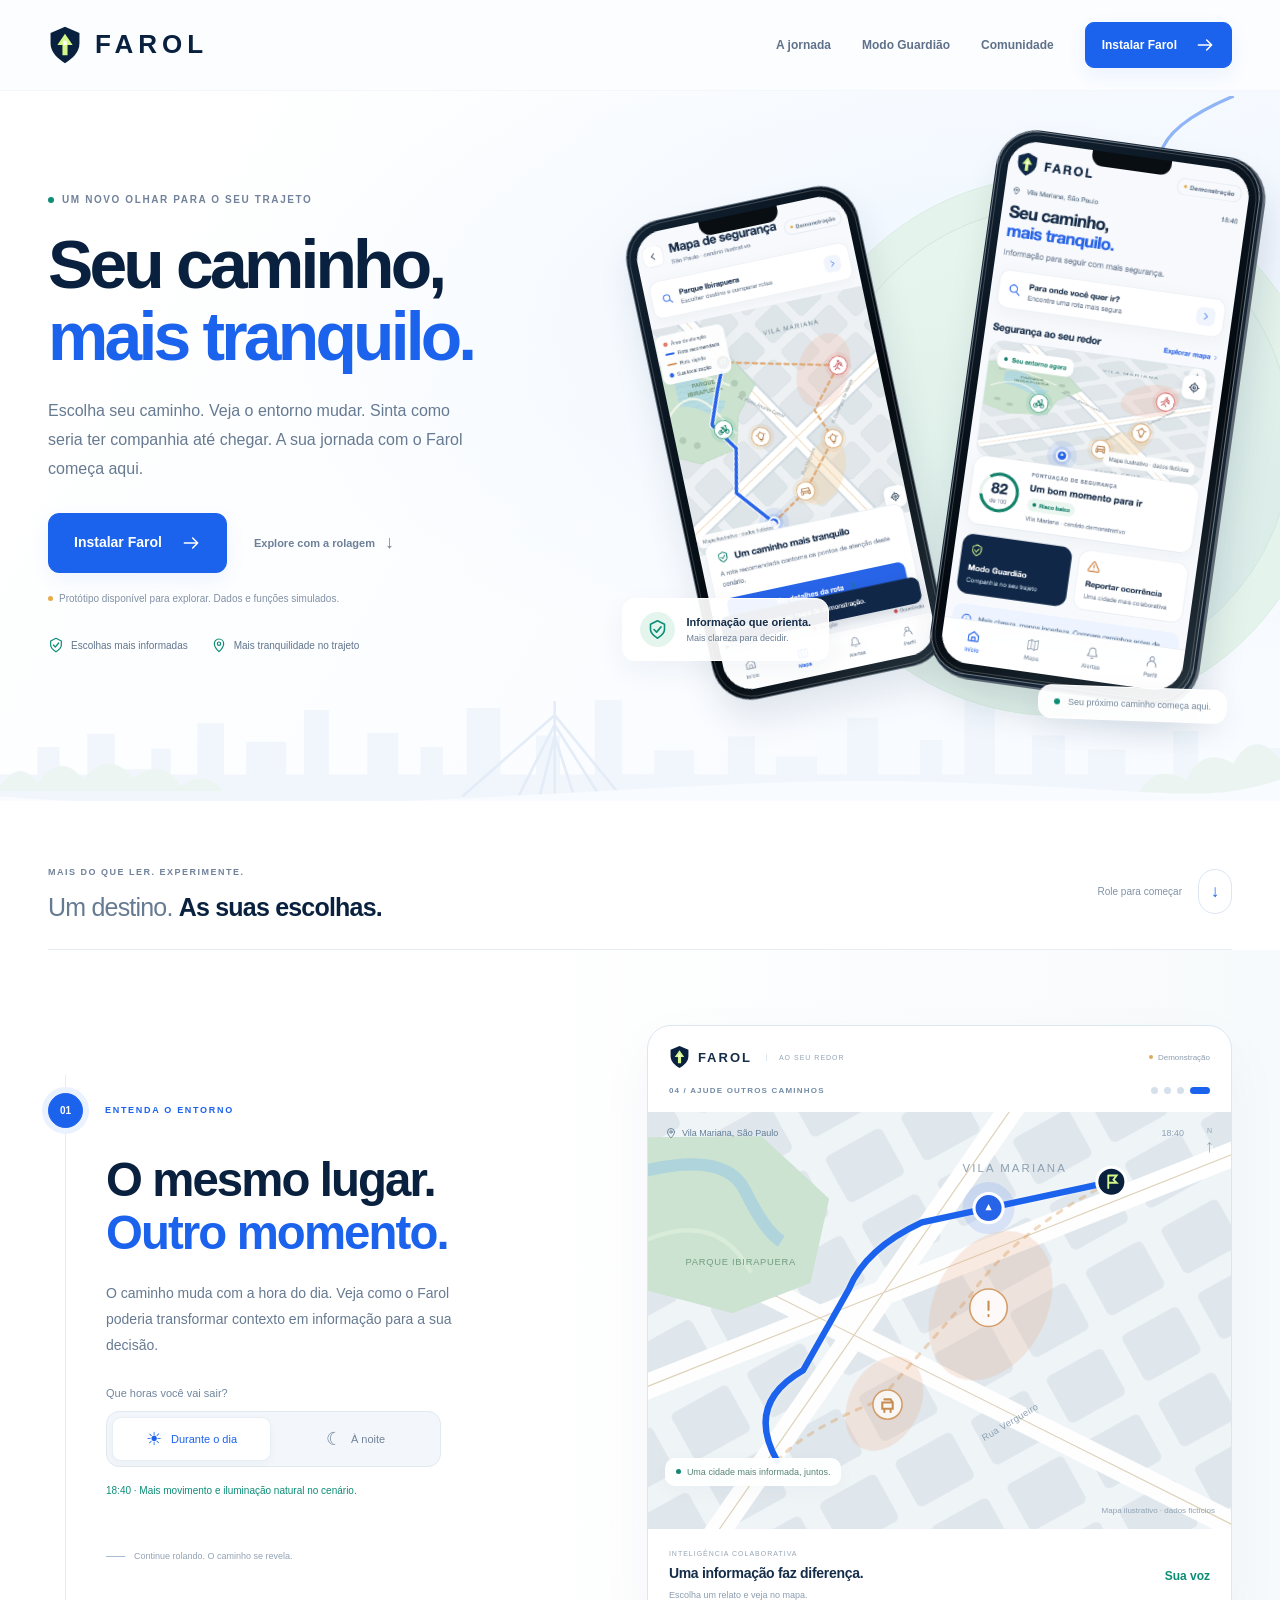
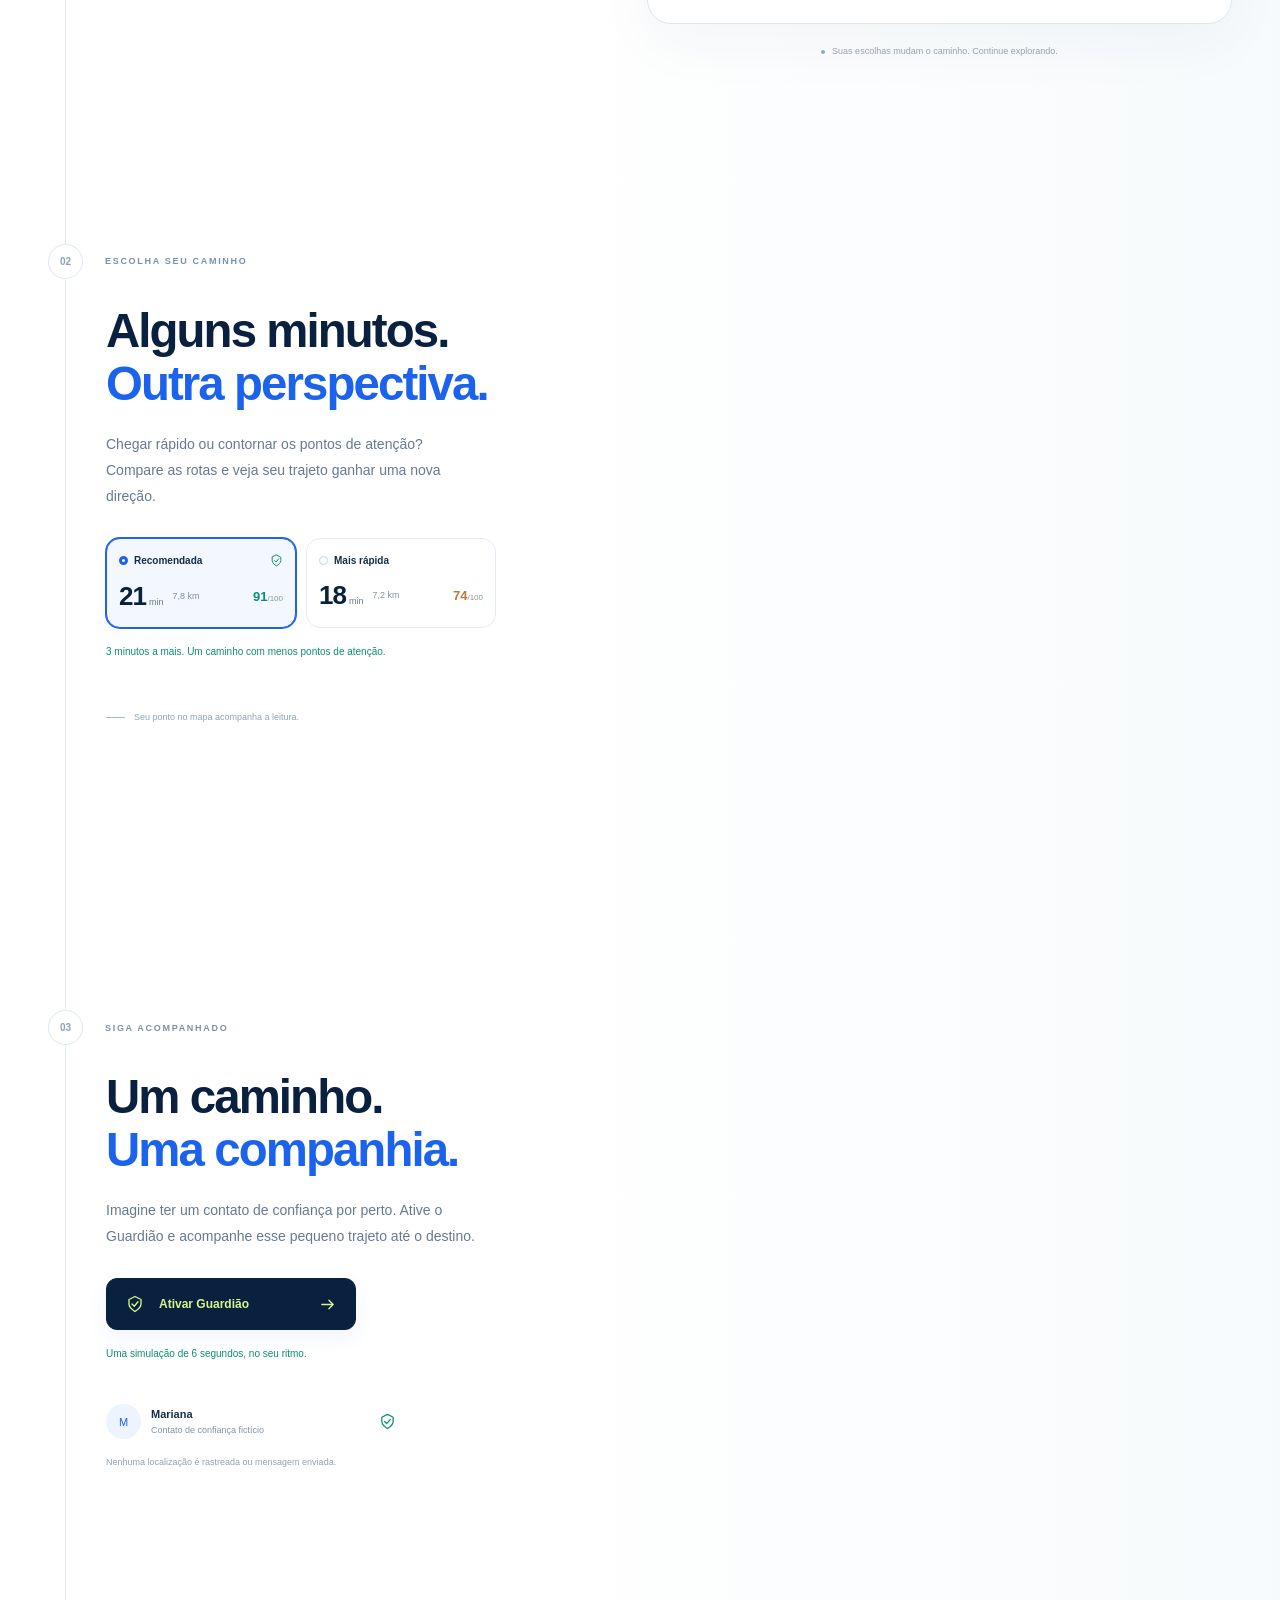
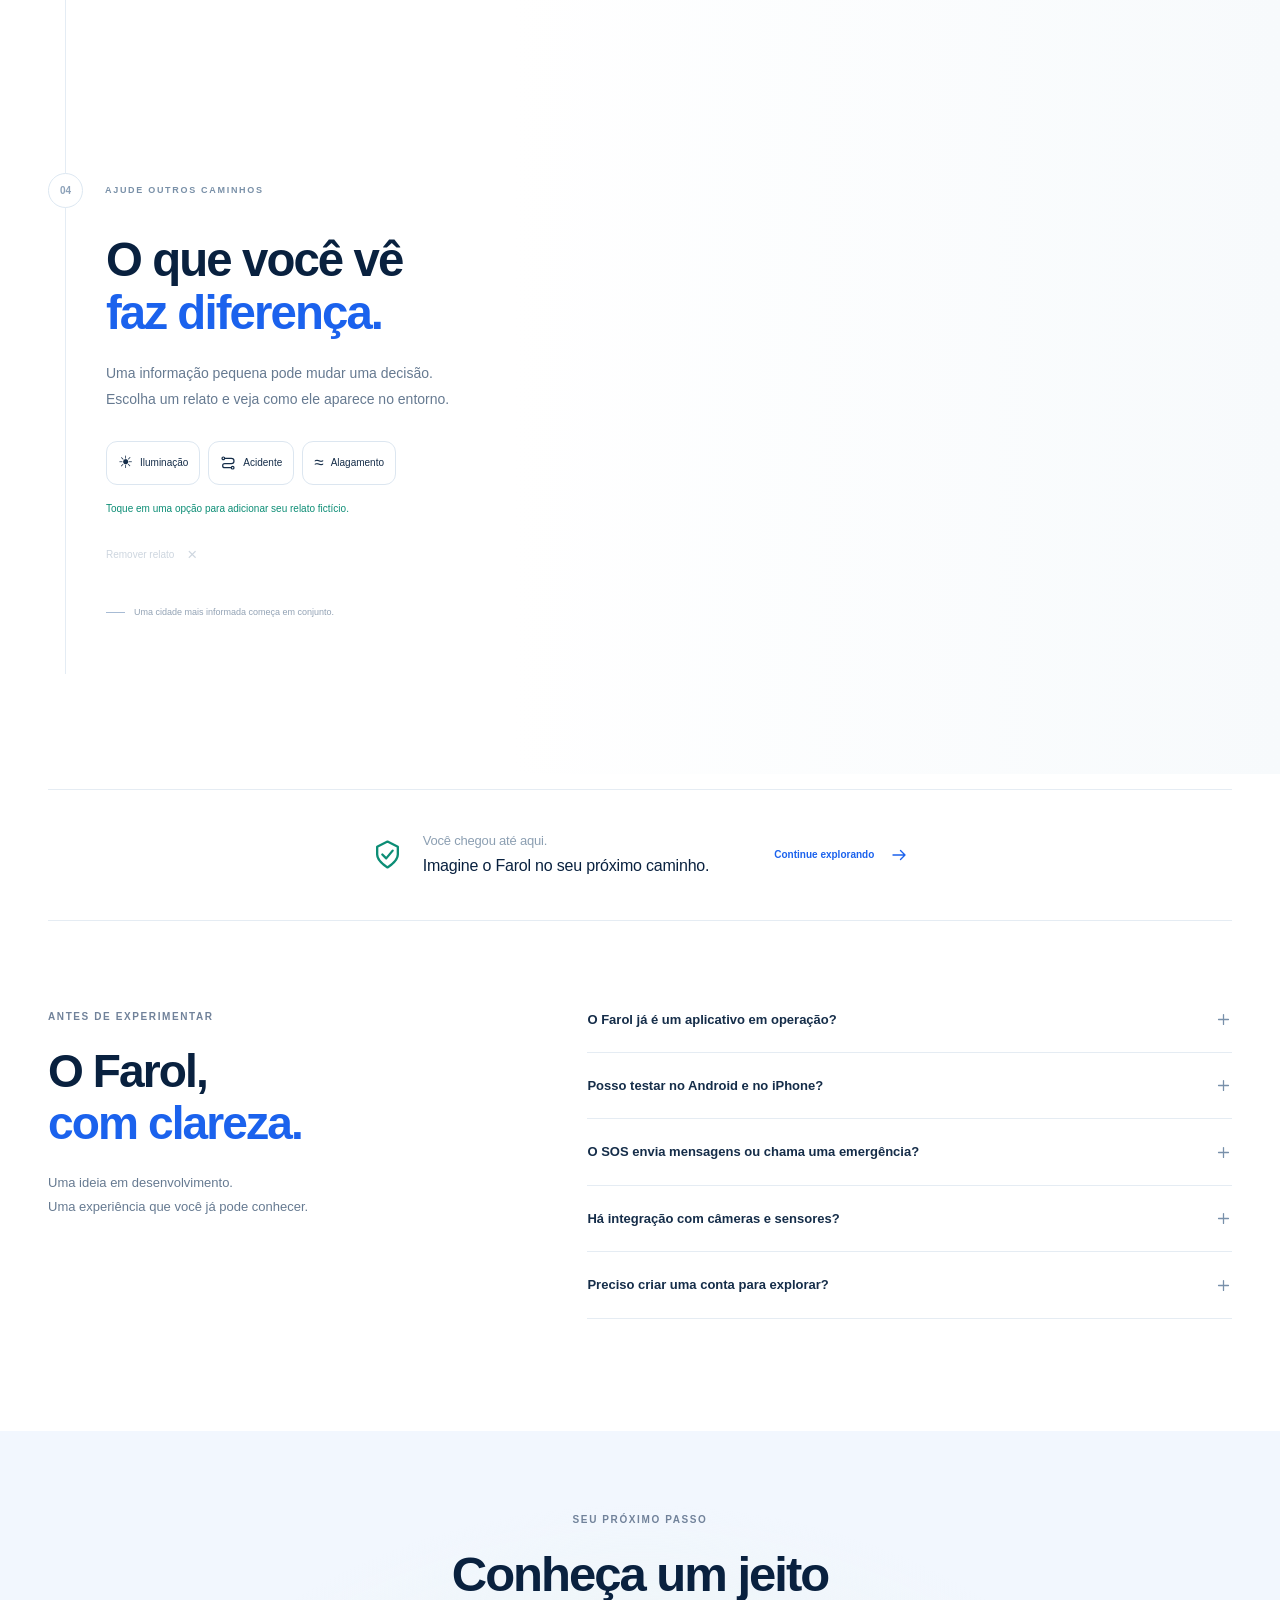
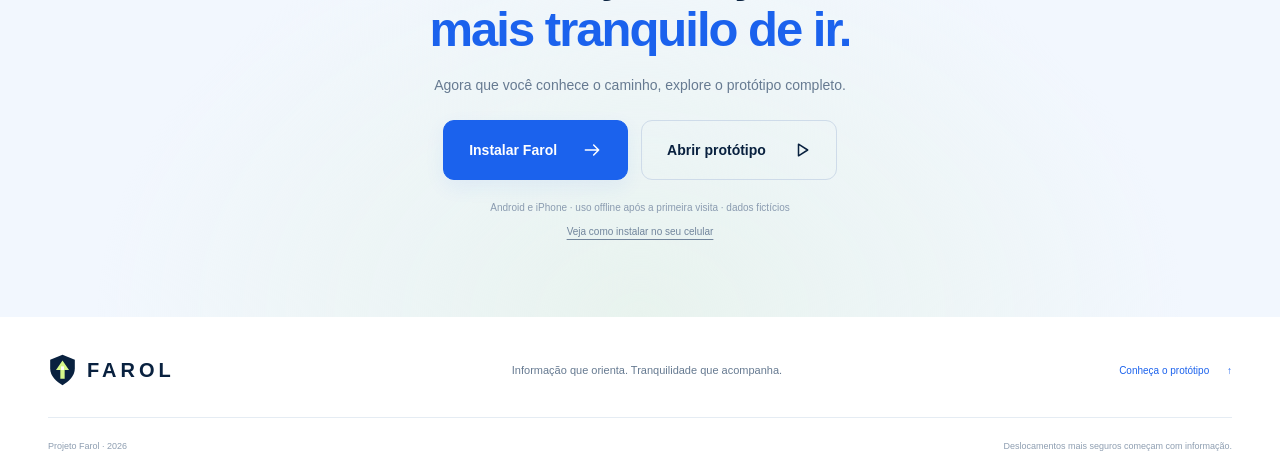
==== commit 21dcbb37: "Restore landing and install Farol prototype as PWA" ====
--- a/docs/index.html
+++ b/docs/index.html
@@ -2,33 +2,116 @@
 <html lang="pt-BR">
 <head>
   <meta charset="UTF-8">
-  <meta name="viewport" content="width=device-width,initial-scale=1,viewport-fit=cover">
-  <meta name="theme-color" content="#102747">
-  <meta name="apple-mobile-web-app-capable" content="yes">
-  <meta name="apple-mobile-web-app-title" content="Farol">
-  <meta name="apple-mobile-web-app-status-bar-style" content="default">
-  <meta name="description" content="Explore o protótipo Farol: mapa de segurança, comparação de rotas, Guardião, alertas e apresentação do projeto. Aplicativo web para Android e iPhone.">
-  <meta property="og:title" content="FAROL — Seu caminho, mais tranquilo">
-  <meta property="og:description" content="Abra o protótipo Farol no navegador e adicione-o à tela inicial do celular.">
+  <meta name="viewport" content="width=device-width,initial-scale=1">
+  <meta name="theme-color" content="#f8fbff">
+  <title>FAROL — Seu caminho, mais tranquilo.</title>
+  <meta name="description" content="Conheça o Farol: uma proposta para transformar informações sobre o entorno em deslocamentos mais seguros. Explore o protótipo instalável no Android e no iPhone.">
+  <meta property="og:title" content="FAROL — Seu caminho, mais tranquilo.">
+  <meta property="og:description" content="Informação para escolher melhor. Companhia para seguir mais tranquilo. Conheça o protótipo do Farol.">
   <meta property="og:type" content="website">
   <meta property="og:url" content="https://rpnmind-blip.github.io/farol/">
   <meta property="og:image" content="https://rpnmind-blip.github.io/farol/assets/farol-capa.png">
   <meta name="twitter:card" content="summary_large_image">
-  <meta http-equiv="Content-Security-Policy" content="default-src 'self'; script-src 'self'; style-src 'self' 'unsafe-inline'; img-src 'self' data:; connect-src 'none'; font-src 'self'; object-src 'none'; base-uri 'none'">
-  <title>Farol · Protótipo interativo</title>
-  <link rel="icon" href="assets/logo.svg" type="image/svg+xml">
+  <link rel="icon" type="image/svg+xml" href="assets/logo.svg">
   <link rel="apple-touch-icon" href="assets/apple-touch-icon.png">
-  <link rel="manifest" href="manifest.webmanifest?v=4">
-  <link rel="stylesheet" href="app.css">
-  <link rel="stylesheet" href="presentation.css">
-  <link rel="stylesheet" href="install.css">
-  <script src="app.js" defer></script>
-  <script src="pwa.js?v=4" defer></script>
+  <link rel="manifest" href="manifest.webmanifest?v=5">
+  <link rel="stylesheet" href="style.css">
+  <link rel="stylesheet" href="journey.css">
+  <script src="pwa.js?v=5" defer></script>
+  <script src="site.js" defer></script>
 </head>
 <body>
-  <div id="app"></div>
-  <noscript><main style="max-width:640px;margin:40px auto;padding:24px;font-family:Arial,sans-serif;line-height:1.6"><h1>Farol</h1><p>Protótipo de mapa, rotas, Guardião e relatos para Android e iPhone. Ative o JavaScript para explorar as telas. Todos os dados desta versão são simulados.</p></main></noscript>
-  <div id="modal-root"></div>
-  <div id="toast" role="status" aria-live="polite"></div>
+  <a class="skip-link" href="#conteudo">Pular para o conteúdo</a>
+  <svg class="svg-definitions" xmlns="http://www.w3.org/2000/svg" aria-hidden="true"><defs>
+    <symbol id="i-arrow" viewBox="0 0 24 24"><path d="M4 12h16m-6-6 6 6-6 6"/></symbol>
+    <symbol id="i-shield" viewBox="0 0 24 24"><path d="m12 2 8 4v6c0 5-5 8-8 10-3-2-8-5-8-10V6z"/><path d="m8 12 3 3 5-6"/></symbol>
+    <symbol id="i-pin" viewBox="0 0 24 24"><path d="M19 10c0 5-7 12-7 12S5 15 5 10a7 7 0 0 1 14 0Z"/><circle cx="12" cy="10" r="2.5"/></symbol>
+    <symbol id="i-bell" viewBox="0 0 24 24"><path d="M18 8a6 6 0 0 0-12 0c0 7-3 7-3 9h18c0-2-3-2-3-9M10 21h4"/></symbol>
+    <symbol id="i-route" viewBox="0 0 24 24"><circle cx="5" cy="5" r="2"/><circle cx="19" cy="19" r="2"/><path d="M7 5h10a4 4 0 0 1 0 8H7a3 3 0 0 0 0 6h10"/></symbol>
+    <symbol id="i-community" viewBox="0 0 24 24"><circle cx="9" cy="7" r="3"/><path d="M3 21v-3a6 6 0 0 1 12 0v3M16 4a3 3 0 0 1 0 6M19 21v-3a5 5 0 0 0-3-4"/></symbol>
+    <symbol id="i-download" viewBox="0 0 24 24"><path d="M12 3v12m-5-5 5 5 5-5M4 16v5h16v-5"/></symbol>
+    <symbol id="i-play" viewBox="0 0 24 24"><path d="m9 5 11 7-11 7Z"/></symbol>
+    <symbol id="i-check" viewBox="0 0 24 24"><path d="m5 12 4 4L19 6"/></symbol>
+    <symbol id="i-menu" viewBox="0 0 24 24"><path d="M4 6h16M4 12h16M4 18h16"/></symbol>
+    <symbol id="i-plus" viewBox="0 0 24 24"><path d="M12 5v14M5 12h14"/></symbol>
+  </defs></svg>
+  <header class="header" id="topo">
+    <div class="container header-inner">
+      <a href="#topo" class="brand" aria-label="Farol, início"><img src="assets/logo.svg" alt="" width="34" height="38"><span>FAROL</span></a>
+      <button class="menu-toggle" aria-label="Abrir menu" aria-controls="navigation" aria-expanded="false"><svg class="icon"><use href="#i-menu"/></svg></button>
+      <nav id="navigation" aria-label="Navegação principal">
+        <a href="#jornada">A jornada</a><a href="#guardiao">Modo Guardião</a><a href="#comunidade">Comunidade</a>
+        <a href="install/" class="button small">Instalar Farol <svg class="icon"><use href="#i-arrow"/></svg></a>
+      </nav>
+    </div>
+  </header>
+  <main id="conteudo">
+    <section class="hero" aria-labelledby="hero-title">
+      <div class="hero-glow" aria-hidden="true"></div>
+      <div class="container hero-grid">
+        <div class="hero-copy">
+          <span class="eyebrow"><i></i> UM NOVO OLHAR PARA O SEU TRAJETO</span>
+          <h1 id="hero-title">Seu caminho,<br><span>mais tranquilo.</span></h1>
+          <p class="hero-description">Escolha seu caminho. Veja o entorno mudar. Sinta como seria ter companhia até chegar. A sua jornada com o Farol começa aqui.</p>
+          <div class="hero-actions"><a class="button" href="install/">Instalar Farol <svg class="icon"><use href="#i-arrow"/></svg></a><a class="quiet-link" href="#jornada">Explore com a rolagem <span>↓</span></a></div>
+          <p class="demo-note"><span></span> Protótipo disponível para explorar. Dados e funções simulados.</p>
+          <div class="hero-benefits"><span><svg class="icon"><use href="#i-shield"/></svg>Escolhas mais informadas</span><span><svg class="icon"><use href="#i-pin"/></svg>Mais tranquilidade no trajeto</span></div>
+        </div>
+        <div class="hero-art" aria-label="Telas do protótipo Farol em celulares ilustrativos">
+          <div class="orb orb-one"></div><div class="orb orb-two"></div>
+          <svg class="decorative-route" viewBox="0 0 600 600" fill="none" aria-hidden="true"><path d="M500 0C310 80 600 130 390 230S570 410 330 560" stroke="#8fb5f6" stroke-width="3" stroke-dasharray="10 13"/><path d="M84 411c-120-60-57-218 56-153" stroke="#9cd5bb" stroke-width="2" stroke-dasharray="5 8"/></svg>
+          <div class="phone phone-back"><div class="phone-camera"></div><img src="assets/tela-mapa.png" alt="Mapa do protótipo com uma rota recomendada e pontos de atenção" width="824" height="1700" fetchpriority="high"></div>
+          <div class="phone phone-front"><div class="phone-camera"></div><img src="assets/tela-inicio.png" alt="Início do Farol: mapa ilustrativo, score de segurança 82 e Modo Guardião" width="824" height="1700" fetchpriority="high"></div>
+          <div class="floating-chip chip-safe"><span class="chip-icon"><svg class="icon"><use href="#i-shield"/></svg></span><div><strong>Informação que orienta.</strong><small>Mais clareza para decidir.</small></div></div>
+          <div class="floating-chip chip-route"><i></i><span>Seu próximo caminho começa aqui.</span></div>
+        </div>
+      </div>
+      <svg class="skyline" viewBox="0 0 1440 130" preserveAspectRatio="none" aria-hidden="true"><path fill="#edf4fc" d="M0 [base64]"/><path fill="none" stroke="#dbe7f4" stroke-width="3" d="M520 125 624 33l75 92M624 17v108m0-81-41 81m41-68-17 68m17-68 22 68m-22-81 51 81"/><path fill="#e7f2ed" d="M0 130v-16c16-25 29-21 42-5 17-22 34-27 52-3 14-21 37-27 55-2 25-17 42-12 54 9 17-12 37-12 47 6H0Zm1440 0V83c-20-28-42-18-52 5-25-16-44-5-53 19-22-14-43-9-55 16l-81 7Z"/><path fill="#f8fbff" d="M0 125c400 30 760-25 1040-17s310 27 400-2v24H0Z"/></svg>
+    </section>
+    <div class="journey-intro container" id="jornada"><div><span class="eyebrow">MAIS DO QUE LER. EXPERIMENTE.</span><p>Um destino. <strong>As suas escolhas.</strong></p></div><span class="scroll-invitation">Role para começar <span>↓</span></span></div>
+    <section class="scroll-journey" aria-label="Jornada interativa do Farol">
+      <noscript><style>.journey-layout{display:block}.stage-column,.mobile-scene{display:none}.story-chapter{min-height:0;padding:40px 0}.story-chapter .chapter-content{opacity:1}</style><p class="container">Ative o JavaScript para experimentar as escolhas. A proposta do Farol continua disponível para leitura abaixo.</p></noscript>
+      <div class="journey-layout container">
+        <div class="story-chapters">
+          <section class="story-chapter" id="proposta" data-chapter="0" aria-labelledby="context-title"><div class="chapter-content"><span class="chapter-index"><i>01</i> ENTENDA O ENTORNO</span><h2 id="context-title">O mesmo lugar.<br><em>Outro momento.</em></h2><p>O caminho muda com a hora do dia. Veja como o Farol poderia transformar contexto em informação para a sua decisão.</p><div class="choice-label">Que horas você vai sair?</div><div class="segmented period-controls" role="group" aria-label="Escolha o horário do cenário"><button data-period="day" class="selected" aria-pressed="true"><span aria-hidden="true">☀</span>Durante o dia</button><button data-period="night" aria-pressed="false"><span aria-hidden="true">☾</span>À noite</button></div><p class="choice-feedback" id="period-feedback" aria-live="polite">18:40 · Mais movimento e iluminação natural no cenário.</p><div class="chapter-hint"><span class="tiny-line"></span>Continue rolando. O caminho se revela.</div></div><div class="mobile-scene" data-mobile-scene="0"></div></section>
+          <section class="story-chapter" id="rotas" data-chapter="1" aria-labelledby="routes-title"><div class="chapter-content"><span class="chapter-index"><i>02</i> ESCOLHA SEU CAMINHO</span><h2 id="routes-title">Alguns minutos.<br><em>Outra perspectiva.</em></h2><p>Chegar rápido ou contornar os pontos de atenção? Compare as rotas e veja seu trajeto ganhar uma nova direção.</p><div class="route-options" role="group" aria-label="Compare as rotas de demonstração"><button class="route-option selected" data-route="safe" aria-pressed="true"><span class="option-name"><i></i>Recomendada <svg class="icon"><use href="#i-shield"/></svg></span><span class="route-numbers"><strong>21<small>min</small></strong><span>7,8 km</span><b data-option-score="safe">91<span>/100</span></b></span></button><button class="route-option" data-route="fast" aria-pressed="false"><span class="option-name"><i></i>Mais rápida</span><span class="route-numbers"><strong>18<small>min</small></strong><span>7,2 km</span><b data-option-score="fast">74<span>/100</span></b></span></button></div><p class="choice-feedback" id="route-insight" aria-live="polite">3 minutos a mais. Um caminho com menos pontos de atenção.</p><div class="chapter-hint"><span class="tiny-line"></span>Seu ponto no mapa acompanha a leitura.</div></div><div class="mobile-scene" data-mobile-scene="1"></div></section>
+          <section class="story-chapter" id="guardiao" data-chapter="2" aria-labelledby="guardian-title"><div class="chapter-content"><span class="chapter-index"><i>03</i> SIGA ACOMPANHADO</span><h2 id="guardian-title">Um caminho.<br><em>Uma companhia.</em></h2><p>Imagine ter um contato de confiança por perto. Ative o Guardião e acompanhe esse pequeno trajeto até o destino.</p><button class="button activate-guardian" data-action="guardian-start"><svg class="icon"><use href="#i-shield"/></svg><span>Ativar Guardião</span><svg class="icon"><use href="#i-arrow"/></svg></button><p class="choice-feedback" id="guardian-feedback" aria-live="polite">Uma simulação de 6 segundos, no seu ritmo.</p><div class="guardian-clarity"><span class="contact-avatar">M</span><div><strong>Mariana</strong><span>Contato de confiança fictício</span></div><svg class="icon"><use href="#i-shield"/></svg></div><p class="chapter-disclaimer">Nenhuma localização é rastreada ou mensagem enviada.</p></div><div class="mobile-scene" data-mobile-scene="2"></div></section>
+          <section class="story-chapter" id="comunidade" data-chapter="3" aria-labelledby="community-title"><div class="chapter-content"><span class="chapter-index"><i>04</i> AJUDE OUTROS CAMINHOS</span><h2 id="community-title">O que você vê<br><em>faz diferença.</em></h2><p>Uma informação pequena pode mudar uma decisão. Escolha um relato e veja como ele aparece no entorno.</p><div class="report-choices" role="group" aria-label="Escolha um relato para adicionar ao mapa"><button data-report="light" aria-pressed="false"><span aria-hidden="true">☀</span>Iluminação</button><button data-report="accident" aria-pressed="false"><svg class="icon"><use href="#i-route"/></svg>Acidente</button><button data-report="flood" aria-pressed="false"><span aria-hidden="true">≈</span>Alagamento</button></div><p class="choice-feedback" id="report-feedback" aria-live="polite">Toque em uma opção para adicionar seu relato fictício.</p><button class="remove-report" data-action="report-remove" disabled>Remover relato <span aria-hidden="true">×</span></button><div class="chapter-hint"><span class="tiny-line"></span>Uma cidade mais informada começa em conjunto.</div></div><div class="mobile-scene" data-mobile-scene="3"></div></section>
+        </div>
+        <aside class="stage-column" aria-label="Cenário que acompanha sua jornada"><div class="stage-sticky"><div class="desktop-scene"></div><p class="stage-caption"><span></span>Suas escolhas mudam o caminho. Continue explorando.</p></div></aside>
+      </div>
+    </section>
+    <div class="journey-finale container"><svg class="icon"><use href="#i-shield"/></svg><p>Você chegou até aqui.<br><strong>Imagine o Farol no seu próximo caminho.</strong></p><a href="#experimentar" class="inline-link">Continue explorando <svg class="icon"><use href="#i-arrow"/></svg></a></div>
+    <template id="scene-template">
+      <div class="experience-stage" data-scene="0" data-period="day">
+        <div class="stage-top"><a href="#jornada" class="stage-brand"><img src="assets/logo.svg" width="21" height="24" alt="">FAROL<span>AO SEU REDOR</span></a><span class="stage-demo"><i></i>Demonstração</span></div>
+        <div class="stage-stepbar"><span class="scene-step-label">01 / ENTENDA O ENTORNO</span><nav class="scene-dots" aria-label="Etapas da jornada"><a href="#proposta" data-step="0" aria-label="Etapa 1: Entenda o entorno" aria-current="step"></a><a href="#rotas" data-step="1" aria-label="Etapa 2: Escolha sua rota"></a><a href="#guardiao" data-step="2" aria-label="Etapa 3: Modo Guardião"></a><a href="#comunidade" data-step="3" aria-label="Etapa 4: Relatos"></a></nav></div>
+        <div class="scene-map">
+          <svg viewBox="0 0 560 400" class="journey-map" role="img" aria-label="Mapa ilustrativo de São Paulo com localização, rotas e pontos de atenção fictícios">
+            <defs><pattern id="blocks-UID" patternUnits="userSpaceOnUse" width="83" height="72" patternTransform="rotate(-29 280 200)"><rect x="9" y="9" width="63" height="52" rx="6" class="map-building"/></pattern><radialGradient id="light-UID"><stop offset="0" stop-color="#f9d98d" stop-opacity=".65"/><stop offset="1" stop-color="#f9d98d" stop-opacity="0"/></radialGradient></defs>
+            <rect width="560" height="400" class="map-surface"/><g class="map-roads"><rect x="-60" y="-70" width="680" height="540" fill="url(#blocks-UID)"/><path d="M-30 275 590 29M48 430 357-15M-20 105 567 399" class="map-avenue"/><path d="M-30 275 590 29M48 430 357-15M-20 105 567 399" class="map-centerline"/><path d="M-5 24 109 23 174 83 156 164 81 193-5 170Z" class="map-park"/><path d="M-10 58q84-22 103 17t35 49" class="map-water"/><path d="M-15 129Q64 88 99 154" stroke="#d9ecda" stroke-width="4" fill="none"/><text x="36" y="147" class="map-place park-label">PARQUE IBIRAPUERA</text><text x="302" y="57" class="map-place district-label">VILA MARIANA</text><text x="323" y="316" class="map-place street-label" transform="rotate(-31 323 316)">Rua Vergueiro</text></g>
+            <g class="attention-zones"><ellipse cx="329" cy="186" rx="54" ry="76" transform="rotate(28 329 186)"/><ellipse cx="227" cy="280" rx="34" ry="48" transform="rotate(28 227 280)"/></g>
+            <g class="night-lights"><circle cx="154" cy="262" r="45" fill="url(#light-UID)"/><circle cx="191" cy="178" r="49" fill="url(#light-UID)"/><circle cx="261" cy="105" r="48" fill="url(#light-UID)"/></g>
+            <g class="route-layer"><path class="map-path map-path-fast" d="M124 335 Q151 305 222 277 L310 176 Q350 116 445 67"/><path class="map-path map-path-safe is-selected" d="M124 335 Q93 280 149 248 L193 170 Q209 131 263 106 L445 67"/></g>
+            <g class="map-attention" transform="translate(327 188)"><circle r="18"/><path d="M0-6v8M0 7v1"/></g><g class="map-attention small-attention" transform="translate(230 281)"><circle r="14"/><path d="M-5-2h10v6H-5zM-3-5h6l2 3M-3 5v2M3 5v2"/></g>
+            <g class="destination-marker" transform="translate(445 67)"><circle r="14"/><path d="M-3-6v12M-3-6h8L2-2l3 3h-8"/></g>
+            <g class="traveler" transform="translate(124 335)"><circle class="traveler-halo" r="25"/><circle class="traveler-ring" r="14"/><circle class="traveler-core" r="8"/><path d="m-3 2 3-6 3 6z"/></g>
+            <g class="user-report-marker" role="img" aria-label="Seu relato fictício" transform="translate(315 239)"><circle class="report-halo" r="30"/><path d="M0 28C-8 16-19 6-19-5a19 19 0 0 1 38 0C19 6 8 16 0 28Z" class="report-pin"/><text class="report-glyph" x="0" y="2" text-anchor="middle">☀</text></g>
+          </svg>
+          <div class="scene-location"><svg class="icon"><use href="#i-pin"/></svg><span>Vila Mariana, São Paulo</span><b class="scene-time">18:40</b></div><span class="scene-north" aria-hidden="true">N<span>↑</span></span><div class="map-floating-note"><i></i><span class="scene-observation">Um olhar para o seu entorno.</span></div><div class="report-tooltip"><strong class="scene-report-title">Seu relato</strong><span>Adicionado à demonstração</span></div><span class="scene-map-note">Mapa ilustrativo · dados fictícios</span>
+        </div>
+        <div class="stage-bottom"><div class="scene-metrics"><div class="scene-score-ring"><span class="scene-score">82</span><small>/100</small></div><div class="scene-metric-copy"><span class="metric-eyebrow">SEU ENTORNO NO CENÁRIO</span><strong class="scene-headline">Um bom momento para ir.</strong><span class="scene-detail">Mais contexto para escolher melhor.</span></div><span class="scene-time-value">18:40</span></div><div class="scene-guardian"><div class="guardian-status-row"><span><i></i><b class="guardian-status-label">Pronto para acompanhar</b></span><strong class="guardian-percent">0%</strong></div><div class="guardian-progress" role="progressbar" aria-label="Progresso do percurso simulado" aria-valuemin="0" aria-valuemax="100" aria-valuenow="0"><span class="guardian-fill"></span></div><div class="guardian-endpoints"><span>Faculdade</span><span>Casa</span></div></div></div>
+      </div>
+    </template>
+    <section class="section faq-section" aria-labelledby="faq-title"><div class="container faq-grid"><div class="reveal"><span class="eyebrow">ANTES DE EXPERIMENTAR</span><h2 id="faq-title">O Farol,<br><em>com clareza.</em></h2><p>Uma ideia em desenvolvimento.<br>Uma experiência que você já pode conhecer.</p></div><div class="faq-list reveal">
+      <details><summary>O Farol já é um aplicativo em operação?<svg class="icon"><use href="#i-plus"/></svg></summary><p>Esta versão é um protótipo visual e navegável para apresentar a proposta. Rotas, scores, alertas e localização são simulados. Ela não informa o risco real de uma região.</p></details>
+      <details><summary>Posso testar no Android e no iPhone?<svg class="icon"><use href="#i-plus"/></svg></summary><p>Sim. O protótipo é um aplicativo web instalável (PWA) para Android e iPhone. A página de instalação mostra o passo a passo para cada sistema.</p></details>
+      <details><summary>O SOS envia mensagens ou chama uma emergência?<svg class="icon"><use href="#i-plus"/></svg></summary><p>Na demonstração, não. O botão mostra o fluxo visual após ser pressionado por três segundos. Nenhuma mensagem é enviada e nenhum serviço de emergência é acionado. O Guardião também não acompanha sua localização real.</p></details>
+      <details><summary>Há integração com câmeras e sensores?<svg class="icon"><use href="#i-plus"/></svg></summary><p>Câmeras, sensores urbanos e alertas em tempo real fazem parte da evolução prevista. Eles não estão conectados à versão demonstrativa disponível nesta página.</p></details>
+      <details><summary>Preciso criar uma conta para explorar?<svg class="icon"><use href="#i-plus"/></svg></summary><p>O protótipo não exige cadastro e não pede acesso ao GPS ou aos contatos. Relatos e preferências da demonstração ficam apenas no navegador ou no aparelho, e podem ser apagados em Perfil → Reiniciar apresentação.</p></details>
+    </div></div></section>
+    <section class="download-section" id="experimentar" aria-labelledby="download-title"><div class="container download-inner reveal"><span class="eyebrow">SEU PRÓXIMO PASSO</span><h2 id="download-title">Conheça um jeito<br><span>mais tranquilo de ir.</span></h2><p>Agora que você conhece o caminho, explore o protótipo completo.</p><div class="download-actions"><a href="install/" class="button">Instalar Farol <svg class="icon"><use href="#i-arrow"/></svg></a><a href="app/" class="button secondary">Abrir protótipo <svg class="icon"><use href="#i-play"/></svg></a></div><p class="download-info">Android e iPhone · uso offline após a primeira visita · dados fictícios</p><a class="installation-link" href="install/">Veja como instalar no seu celular</a></div></section>
+  </main>
+  <footer class="footer"><div class="container footer-inner"><a href="#topo" class="brand"><img src="assets/logo.svg" width="29" height="32" alt=""><span>FAROL</span></a><p>Informação que orienta. Tranquilidade que acompanha.</p><a href="#experimentar">Conheça o protótipo <span>↑</span></a></div><div class="container footer-bottom"><span>Projeto Farol · 2026</span><span>Deslocamentos mais seguros começam com informação.</span></div></footer>
 </body>
 </html>
--- a/docs/style.css
+++ b/docs/style.css
@@ -0,0 +1,8 @@
+:root{--navy:#09213f;--text:#152d49;--blue:#1b62ed;--green:#0c8d75;--lime:#d5f78a;--muted:#667a91;--line:#e5ecf3;--pale:#f5f8fc;--max:1200px;font-family:Arial,"Helvetica Neue",sans-serif;color:var(--text);background:#fff;font-synthesis:none;scroll-behavior:smooth;scroll-padding-top:100px}
+*{box-sizing:border-box}body{margin:0}a{color:inherit;text-decoration:none}button,input{font:inherit}button{cursor:pointer}button,a{-webkit-tap-highlight-color:transparent}button:focus-visible,a:focus-visible,summary:focus-visible{outline:3px solid #6f9efa;outline-offset:5px}h1,h2,h3,p{margin:0}button{color:inherit}img{display:block;max-width:100%;height:auto}svg.icon{width:22px;height:22px;fill:none;stroke:currentColor;stroke-width:1.8;stroke-linecap:round;stroke-linejoin:round;flex-shrink:0}.svg-definitions{position:absolute;width:0;height:0;overflow:hidden}.container{width:min(var(--max),calc(100% - 96px));margin-inline:auto}.skip-link{position:fixed;left:18px;top:-70px;z-index:100;background:var(--navy);color:white;padding:14px;border-radius:8px}.skip-link:focus{top:14px}.header{position:sticky;top:0;background:#fbfdfff0;border-bottom:1px solid #e5edf566;z-index:30;backdrop-filter:blur(18px)}.header-inner{height:90px;display:flex;align-items:center;justify-content:space-between;gap:22px}.brand{display:flex;align-items:center;gap:13px;flex-shrink:0}.brand span{font-size:26px;letter-spacing:5px;font-weight:800;color:var(--navy)}.header nav{display:flex;align-items:center;gap:31px;font-size:12px;font-weight:600}.header nav>a:not(.button){color:#60718a}.header nav>a:not(.button):hover{color:var(--blue)}.button{display:inline-flex;align-items:center;justify-content:center;gap:25px;background:var(--blue);color:white;font-size:14px;line-height:1.4;padding:19px 25px;border-radius:11px;font-weight:600;border:1px solid var(--blue);box-shadow:0 7px 20px #1b62ed12;transition:transform .2s,background .2s,box-shadow .2s}.button:hover{background:#1254d0;box-shadow:0 10px 25px #1b62ed24;transform:translateY(-2px)}.button .icon{width:20px;height:20px}.button.small{padding:12px 16px;font-size:12px;gap:18px;border-radius:9px}.button.secondary{color:var(--navy);background:transparent;border-color:#cedbe9;box-shadow:none}.button.secondary:hover{background:white}.menu-toggle{display:none;border:0;background:transparent;padding:7px}.hero{position:relative;background:linear-gradient(120deg,#fff 10%,#f8fbff 80%);overflow:hidden}.hero-glow{position:absolute;inset:0;background:radial-gradient(ellipse at 80% 33%,#eaf4ffbb,transparent 55%);pointer-events:none}.hero-grid{display:grid;grid-template-columns:1.04fr 1fr;align-items:center;min-height:710px;position:relative;padding-top:30px;padding-bottom:70px;gap:12px;z-index:1}.eyebrow{font-size:10px;font-weight:700;letter-spacing:1.6px;color:#71829a;display:inline-flex;align-items:center;gap:8px;line-height:1.7}.eyebrow i{height:6px;width:6px;border-radius:100%;background:var(--green)}.hero-copy{padding-bottom:10px;z-index:3;position:relative}.hero h1{color:var(--navy);font-size:clamp(48px,5.3vw,72px);line-height:1.06;letter-spacing:-3.8px;margin:23px 0 24px;white-space:nowrap;font-weight:800}.hero h1 span{color:var(--blue)}.hero-description{font-size:16px;line-height:1.8;max-width:440px;color:var(--muted)}.hero-actions{display:flex;align-items:center;gap:27px;margin:29px 0 18px}.quiet-link{font-size:11px;font-weight:600;color:#6d8098;display:flex;gap:10px;align-items:center}.quiet-link:hover{color:var(--blue)}.quiet-link span{font-size:18px}.demo-note{font-size:10px;color:#8190a4;line-height:1.65;display:flex;gap:6px;align-items:flex-start}.demo-note span{width:5px;height:5px;background:#e7ab48;border-radius:100%;margin-top:5px;flex-shrink:0}.hero-benefits{display:flex;gap:23px;font-size:10px;color:#60758c;margin-top:37px}.hero-benefits>span{display:flex;align-items:center;gap:7px}.hero-benefits .icon{width:16px;height:16px;color:var(--green)}.hero-art{position:relative;height:600px;min-width:0;isolation:isolate}.orb{position:absolute;border-radius:100%;z-index:-1}.orb-one{width:540px;height:540px;right:-95px;top:50px;background:#e4f3eb;border:1px solid #daede3}.orb-two{width:470px;height:470px;right:-60px;top:80px;border:1px solid #d2e9dd;background:linear-gradient(160deg,#e6f5ed 15%,#d8eae8)}.decorative-route{position:absolute;width:650px;height:650px;right:-110px;top:-30px;z-index:-1}.phone{position:absolute;background:linear-gradient(135deg,#122232,#03090f 60%,#26343e);border:1px solid #6b7885;padding:10px;border-radius:39px;box-shadow:10px 25px 38px #0c284b26,1px 1px 0 2px #1b2734,3px 2px 0 3px #68727b;overflow:hidden}.phone img{width:100%;height:100%;object-fit:cover;object-position:top;border-radius:29px;background:#f7f9fc}.phone-back{width:237px;height:490px;left:10px;top:72px;transform:rotate(-12deg);z-index:1;box-shadow:0 20px 35px #0c284b1a}.phone-front{width:265px;height:548px;right:4px;top:16px;transform:rotate(8deg);z-index:2}.phone-camera{position:absolute;top:10px;left:50%;transform:translateX(-50%);height:15px;width:80px;background:#090e13;z-index:3;border-radius:0 0 11px 11px}.phone:after{content:"";position:absolute;inset:2px;border-radius:38px;pointer-events:none;border:1px solid #ffffff30}.floating-chip{position:absolute;z-index:4;background:#ffffffed;border:1px solid #ffffff;box-shadow:0 10px 30px #1939550e;border-radius:13px;display:flex;align-items:center;gap:11px}.chip-safe{bottom:65px;left:-35px;padding:13px 17px}.chip-icon{width:35px;height:35px;border-radius:100%;background:#e4f5ed;color:var(--green);display:grid;place-items:center}.chip-icon .icon{width:21px;height:21px}.chip-safe strong{display:block;font-size:11px}.chip-safe small{display:block;font-size:9px;color:var(--muted);margin-top:5px}.chip-route{right:5px;bottom:5px;padding:11px 15px;gap:8px;font-size:9px;color:#71859a;transform:rotate(2deg)}.chip-route i{width:6px;height:6px;border-radius:100%;background:var(--green)}.skyline{position:absolute;bottom:0;left:0;width:100%;height:115px;opacity:.7;pointer-events:none}.feature-rail{background:white;border-top:1px solid #e7edf3;border-bottom:1px solid #e7edf3}.rail-inner{display:flex;align-items:center;justify-content:space-between;gap:20px;padding-block:28px}.rail-inner>p{font-size:11px;line-height:1.6;color:var(--muted);padding-right:40px;border-right:1px solid var(--line)}.rail-inner>p strong{color:var(--navy);font-weight:600}.rail-inner>span{display:flex;gap:12px;align-items:center;font-size:12px;font-weight:600}.rail-inner .icon{width:22px;height:22px;color:#6c839e}.section{padding-block:112px}.split-layout{display:grid;grid-template-columns:1fr .85fr;gap:100px;align-items:center}h2{font-size:clamp(35px,3.6vw,48px);letter-spacing:-1.9px;line-height:1.13;font-weight:700;color:var(--navy)}h2 em{font-style:normal;color:var(--blue)}.section-copy>.eyebrow{margin-bottom:22px}.section-copy>p{font-size:14px;line-height:1.9;color:var(--muted);margin-top:24px;max-width:390px}.benefit-list{padding:0;margin:28px 0;list-style:none}.benefit-list li{display:flex;gap:13px;align-items:flex-start;margin:21px 0}.benefit-list li>span{width:37px;height:37px;display:grid;place-items:center;background:#eef4fd;border-radius:11px;flex-shrink:0;color:var(--blue)}.benefit-list li>span .icon{width:19px;height:19px}.benefit-list strong{font-size:12px;display:block;margin:2px 0 6px}.benefit-list p{color:var(--muted);font-size:11px;line-height:1.75;max-width:300px}.inline-link{display:inline-flex;align-items:center;gap:16px;font-size:12px;color:var(--blue);font-weight:600}.inline-link .icon{width:18px;height:18px;transition:transform .2s}.inline-link:hover .icon{transform:translateX(4px)}.route-experience{background:white;box-shadow:0 16px 60px #233c5711;border-radius:22px;border:1px solid #e4ebf1;overflow:hidden;transform:rotate(-1.5deg)}.map-topline{padding:17px 20px;display:flex;justify-content:space-between;align-items:center;font-size:10px;color:#698098}.map-topline span{display:flex;align-items:center;gap:7px}.map-topline i{width:5px;height:5px;border-radius:100%;background:var(--green)}.map-topline .icon{width:15px;height:15px}.interactive-map{height:310px;position:relative;background:#eff3f6;overflow:hidden}.interactive-map>svg{height:100%;width:100%;display:block;object-fit:cover}.map-path{fill:none;stroke-width:4;stroke-linejoin:round;stroke-linecap:round;stroke-dasharray:7 8;opacity:.5;transition:stroke-width .3s,opacity .3s}.map-path-safe{stroke:var(--blue)}.map-path-fast{stroke:#d7944f}.map-path.is-selected{stroke-width:6;stroke-dasharray:none;opacity:1;filter:drop-shadow(0 0 2px white)}.map-demo-label{position:absolute;right:13px;bottom:12px;background:#ffffffde;padding:6px 8px;border-radius:8px;color:#8190a1;font-size:8px}.route-options{display:grid;grid-template-columns:1fr 1fr;gap:10px;margin:16px 17px 0}.route-option{border:1px solid var(--line);background:white;border-radius:12px;padding:13px 12px;text-align:left;transition:background .2s,border-color .2s}.route-option.selected{background:#f3f7ff;border-color:var(--blue);box-shadow:0 0 0 1px var(--blue)}.option-name{display:flex;align-items:center;font-size:10px;font-weight:700;gap:6px;white-space:nowrap}.option-name>i{width:9px;height:9px;border-radius:100%;border:1px solid #c5d1df;flex-shrink:0}.selected .option-name>i{border:3px solid var(--blue)}.option-name>.icon{color:var(--green);width:13px;height:13px;margin-left:auto}.route-numbers{display:flex;align-items:center;gap:9px;margin-top:14px}.route-numbers strong{font-size:26px;letter-spacing:-1px;color:var(--navy)}.route-numbers strong small{font-size:9px;letter-spacing:0;color:var(--muted);font-weight:400;margin-left:3px}.route-numbers>span{font-size:9px;color:#8190a4;white-space:nowrap}.route-numbers b{font-size:12px;color:var(--green);margin-left:auto}.route-numbers b span{font-size:8px;color:#839d94;font-weight:400}.route-option[data-route=fast] .route-numbers b{color:#b87b3c}.route-insight{display:flex;gap:8px;align-items:center;color:var(--green);font-size:9px;margin:14px 19px 18px;line-height:1.7}.route-insight .icon{width:14px;height:14px}.guardian-section{color:white;overflow:hidden;position:relative;background:var(--navy);padding-block:90px}.guardian-grid{display:grid;grid-template-columns:1fr 1fr;gap:90px;align-items:center}.guardian-copy .eyebrow{color:#8fa8c2;margin-bottom:22px}.guardian-copy h2{color:white;font-size:48px;letter-spacing:-1.8px}.guardian-copy h2 span{color:var(--lime)}.guardian-copy>p{color:#a9bdd2;font-size:14px;line-height:1.9;margin-top:24px;max-width:405px}.guardian-features{display:grid;gap:20px;margin-top:28px;font-size:12px;color:#d0ddeb}.guardian-features>div{display:flex;gap:12px;align-items:center}.guardian-features .icon{width:19px;height:19px;color:var(--lime)}.guardian-copy .guardian-note{font-size:10px;color:#7b96b1;margin-top:24px;line-height:1.7}.guardian-visual{position:relative;padding:25px 30px 0;isolation:isolate}.guardian-orbit{position:absolute;left:50%;top:50%;transform:translate(-50%,-50%);border:1px solid #ffffff0b;border-radius:100%;pointer-events:none;z-index:-1}.orbit-a{width:660px;height:660px}.orbit-b{width:510px;height:510px}.journey-card{padding:24px;border-radius:22px;background:#f9fbff;color:var(--navy);transform:rotate(3deg);box-shadow:0 25px 70px #0002;max-width:370px;margin-inline:auto}.journey-card-top{display:flex;align-items:center;gap:9px;font-size:10px;font-weight:600}.shield-box{width:32px;height:32px;border-radius:10px;display:grid;place-items:center;background:#e4f3eb;color:var(--green)}.shield-box .icon{width:19px;height:19px}.journey-card-top small{font-size:8px;color:var(--muted);display:block;margin-top:4px;font-weight:400}.journey-card-top>i{margin-left:auto;width:6px;height:6px;background:var(--green);border-radius:100%;box-shadow:0 0 0 4px #e0eee8}.journey-card h3{font-size:28px;letter-spacing:-1px;line-height:1.2;margin:25px 0}.journey-track{border:1px solid #e4ebf4;border-radius:14px;background:white;padding:19px 17px}.journey-track>div:not(.journey-track-line){display:flex;align-items:center;gap:13px;font-size:11px;font-weight:600}.journey-track small{display:block;font-size:9px;color:var(--muted);margin-top:5px;font-weight:400}.journey-track .icon{height:17px;width:17px;color:var(--blue)}.start-dot{width:11px;height:11px;background:var(--blue);border-radius:100%;box-shadow:0 0 0 4px #e7effe;margin-left:3px;margin-right:3px}.journey-track-line{margin:6px 0 6px 8px;height:40px;border-left:2px dotted #bbcee9;position:relative}.journey-track-line>span{position:absolute;left:-4px;top:12px;width:6px;height:6px;background:var(--blue);border:1px solid white;border-radius:100%}.trusted-contact{display:flex;align-items:center;gap:10px;padding:16px 0 18px;font-size:10px}.avatar{height:34px;width:34px;border-radius:100%;display:grid;place-items:center;background:#e9effc;color:var(--blue);font-weight:700}.trusted-contact strong{font-size:11px}.trusted-contact small{font-size:8px;color:var(--muted);display:block;margin-top:4px}.trusted-contact>.icon{width:16px;height:16px;color:var(--green);margin-left:auto}.guardian-button{width:100%;font-size:11px;padding:13px;background:var(--navy);border-color:var(--navy);color:var(--lime);gap:30px}.guardian-button:hover{background:#163858}.journey-caption{font-size:10px;color:#8ca7c4;text-align:center;display:flex;justify-content:center;align-items:center;gap:7px;margin-top:28px}.journey-caption>i{width:5px;height:5px;background:var(--lime);border-radius:100%}.section-heading{text-align:center;max-width:660px;margin:auto}.section-heading .eyebrow{margin-bottom:20px}.section-heading>p{font-size:13px;color:var(--muted);line-height:1.9;max-width:460px;margin:22px auto 0}.steps{display:grid;grid-template-columns:repeat(3,1fr);gap:58px;margin-top:58px}.step-number{display:flex;align-items:center;justify-content:space-between;font-size:11px;letter-spacing:2px;color:#9cacbc;padding-bottom:20px;border-bottom:1px solid var(--line)}.step-number>span{font-size:20px;color:#bccbdc}.step-icon{width:46px;height:46px;background:#edf4ff;color:var(--blue);border-radius:14px;display:grid;place-items:center;margin-top:28px}.step h3{font-size:17px;letter-spacing:-.4px;margin:20px 0 12px}.step>p{font-size:12px;line-height:1.85;color:var(--muted);max-width:280px}.community-section{background:#f4f8fc;padding-block:90px;overflow:hidden}.community-grid{display:grid;grid-template-columns:1fr 1fr;gap:95px;align-items:center}.community-copy>.eyebrow{margin-bottom:22px}.community-copy>p{font-size:14px;line-height:1.9;color:var(--muted);max-width:400px;margin:24px 0}.community-visual{position:relative;display:flex;flex-direction:column;gap:22px;align-items:center;padding:38px 0}.community-visual:before{content:"";position:absolute;inset:0 20px;border-radius:100%;border:1px solid #e2ebf4;transform:rotate(-15deg);pointer-events:none}.community-visual:after{content:"";position:absolute;inset:30px 45px;border-radius:100%;border:1px dashed #dae6f2;transform:rotate(-15deg);pointer-events:none}.report-bubble{display:flex;align-items:center;background:white;border:1px solid #e8eef5;border-radius:15px;padding:17px 19px;gap:13px;width:350px;box-shadow:0 10px 30px #1b38580a;position:relative;z-index:1}.report-bubble strong{display:block;font-size:12px}.report-bubble small{display:block;font-size:10px;color:var(--muted);margin-top:6px}.bubble-light{transform:rotate(-4deg) translateX(-14px)}.bubble-road{transform:rotate(3deg) translateX(27px)}.bubble-group{transform:rotate(-2deg) translateX(-7px)}.report-symbol{width:38px;height:38px;border-radius:12px;display:grid;place-items:center;flex-shrink:0;font-size:25px}.report-symbol .icon{width:20px;height:20px}.amber{color:#c47f32;background:#fff2df}.blue{color:var(--blue);background:#edf3ff}.green{color:var(--green);background:#eaf6ef}.report-tag{margin-left:auto;font-size:8px;color:#91a0b1;padding:5px 8px;border:1px solid #e8edf3;border-radius:30px}.community-visual>p{font-size:9px;color:#96a6b8;margin-top:8px;z-index:1}.faq-grid{display:grid;grid-template-columns:.75fr 1.1fr;gap:100px}.faq-grid>div>.eyebrow{margin-bottom:20px}.faq-grid>div>p{font-size:13px;line-height:1.9;color:var(--muted);margin-top:22px}.faq-list details{border-bottom:1px solid var(--line);padding:22px 0}.faq-list details:first-child{padding-top:3px}.faq-list summary{cursor:pointer;font-size:13px;font-weight:600;list-style:none;display:flex;align-items:center;justify-content:space-between;gap:15px;line-height:1.65}.faq-list summary::-webkit-details-marker{display:none}.faq-list summary .icon{color:#7890aa;width:17px;height:17px;transition:transform .2s}.faq-list details[open] summary .icon{transform:rotate(45deg);color:var(--blue)}.faq-list details>p{font-size:12px;line-height:1.9;color:var(--muted);margin-top:15px;padding-right:25px}.download-section{background:radial-gradient(ellipse at 50% 100%,#e8f3ee,transparent 60%),#f2f7fe;padding-block:78px;text-align:center;position:relative;overflow:hidden}.download-inner h2{font-size:49px;letter-spacing:-2px;margin:19px 0}.download-inner h2>span{color:var(--blue)}.download-inner>p{font-size:14px;color:var(--muted);margin-top:20px}.download-actions{display:flex;align-items:center;justify-content:center;gap:13px;margin-top:27px}.download-inner .download-info{font-size:10px;margin-top:22px;color:#8a9bb0}.installation-link{font-size:10px;display:inline-block;margin-top:13px;color:#71859c;text-decoration:underline;text-underline-offset:4px}.footer{background:white;padding-top:37px}.footer-inner{display:flex;align-items:center;justify-content:space-between;gap:25px;padding-bottom:31px}.footer .brand{gap:10px}.footer .brand span{font-size:20px;letter-spacing:4px}.footer-inner>p{font-size:11px;color:var(--muted)}.footer-inner>a:last-child{font-size:10px;color:var(--blue)}.footer-inner>a:last-child>span{margin-left:15px}.footer-bottom{border-top:1px solid var(--line);display:flex;align-items:center;justify-content:space-between;color:#8e9eb1;font-size:9px;padding-block:23px}.reveal{transition:opacity .6s,transform .6s}.js-reveal .reveal{opacity:0;transform:translateY(15px)}.js-reveal .reveal.is-visible{opacity:1;transform:translateY(0)}.js-reveal .route-experience.reveal.is-visible{transform:rotate(-1.5deg)}
+@media(min-width:1500px){.hero-grid{min-height:760px}.hero-art{transform:scale(1.05)}}
+@media(max-width:1100px){.container{width:calc(100% - 64px)}.header nav{gap:22px}.hero-grid{min-height:660px;grid-template-columns:1.1fr 1fr;gap:5px}.hero h1{font-size:57px;letter-spacing:-3px}.hero-description{max-width:380px;font-size:14px}.hero-actions{gap:15px}.hero-actions .button{font-size:13px;padding:17px 20px;gap:20px}.quiet-link{font-size:10px}.hero-art{height:540px}.phone-front{width:232px;height:480px;right:-4px;top:27px}.phone-back{width:207px;height:430px;left:-12px;top:85px}.orb-one{width:440px;height:440px;right:-80px;top:70px}.orb-two{width:390px;height:390px;right:-55px;top:95px}.chip-safe{left:-25px;bottom:45px;padding:11px 13px}.chip-route{font-size:8px;right:-10px}.hero-benefits{gap:16px;font-size:9px}.split-layout{gap:60px}.guardian-grid,.community-grid,.faq-grid{gap:60px}.rail-inner>p{padding-right:20px}.rail-inner>span{font-size:10px;gap:8px}.route-numbers{gap:6px}.route-numbers strong{font-size:23px}.route-numbers>span{font-size:8px}.guardian-visual{padding-inline:10px}.report-bubble{width:320px}.guardian-copy h2{font-size:43px}}
+@media(max-width:850px){.header-inner{height:78px}.header nav{gap:17px;font-size:11px}.header nav>a:nth-child(2){display:none}.hero-grid{min-height:610px;padding-top:20px;grid-template-columns:1.1fr 1fr}.hero h1{font-size:47px;letter-spacing:-2.6px}.hero .eyebrow{font-size:8px;letter-spacing:1.2px}.hero-description{font-size:13px;max-width:330px}.hero-art{height:460px}.phone-front{width:195px;height:406px;right:-6px;top:25px;padding:8px;border-radius:31px}.phone img{border-radius:23px}.phone:after{border-radius:30px}.phone-camera{width:66px;height:12px;top:8px}.phone-back{width:174px;height:360px;top:78px;left:-17px;padding:8px;border-radius:31px}.orb-one{width:350px;height:350px;top:65px;right:-70px}.orb-two{width:310px;height:310px;top:85px;right:-50px}.chip-safe{bottom:12px;left:-23px;padding:10px 12px;gap:9px}.chip-safe strong{font-size:9px}.chip-safe small{font-size:8px}.chip-safe .chip-icon{width:30px;height:30px}.chip-route{display:none}.hero-actions{flex-wrap:wrap;gap:15px}.hero-benefits{flex-direction:column;gap:9px;margin-top:24px}.demo-note{font-size:8px;max-width:280px}.rail-inner{flex-wrap:wrap;justify-content:center;column-gap:27px;row-gap:18px}.rail-inner>p{display:none}.section{padding-block:80px}.split-layout{gap:40px;grid-template-columns:1fr 1fr}h2{font-size:35px;letter-spacing:-1.5px}.section-copy>p{font-size:12px}.interactive-map{height:265px}.route-options{margin:12px 12px 0;gap:8px}.route-option{padding:12px 9px}.route-numbers{flex-wrap:wrap;gap:7px}.route-numbers>span{margin-left:0}.route-numbers>b{margin-left:0}.option-name{font-size:9px}.option-name .icon{display:none}.route-insight{font-size:8px;margin:12px 14px}.guardian-grid{gap:25px}.guardian-copy h2{font-size:38px}.guardian-copy>p{font-size:12px}.journey-card{padding:19px}.journey-card h3{font-size:25px}.trusted-contact small{font-size:7px}.guardian-features{font-size:10px}.steps{gap:30px}.step h3{font-size:15px}.step>p{font-size:11px}.community-grid{gap:30px}.report-bubble{width:280px;padding:14px 12px;gap:10px}.report-bubble strong{font-size:10px}.report-bubble small{font-size:8px}.report-tag{font-size:7px;padding:4px 6px}.community-copy>p{font-size:12px}.community-copy .eyebrow{font-size:8px}.community-copy .inline-link{font-size:10px;gap:7px}.faq-grid{gap:45px}.faq-list summary{font-size:12px}.download-inner h2{font-size:42px}.footer-inner{flex-wrap:wrap;row-gap:22px}.footer-inner>p{font-size:10px}}
+@media(max-width:650px){:root{scroll-padding-top:82px}.container{width:calc(100% - 42px)}.header-inner{height:74px}.brand{gap:10px}.brand img{width:29px;height:33px}.brand span{font-size:23px;letter-spacing:4px}.menu-toggle{display:grid;place-items:center;border:1px solid #e4ebf3;border-radius:9px;background:white;width:37px;height:37px}.menu-toggle .icon{width:20px;height:20px}.header nav{display:none;position:absolute;left:0;right:0;top:74px;padding:23px;background:#fbfdff;border-bottom:1px solid var(--line);box-shadow:0 15px 20px #10274708;align-items:stretch;gap:23px;font-size:13px}.header nav.is-open{display:flex;flex-direction:column}.header nav>a:nth-child(2){display:block}.header nav .button{padding:14px}.hero-grid{display:flex;flex-direction:column;gap:0;padding:34px 0 62px;min-height:auto}.hero-copy{align-self:stretch;padding-bottom:0}.hero .eyebrow{font-size:8px;letter-spacing:1.35px}.hero h1{font-size:clamp(39px,10.5vw,60px);letter-spacing:-2.5px;line-height:1.08;margin:19px 0}.hero-description{font-size:14px;max-width:400px;line-height:1.75}.hero-actions{margin:24px 0 15px;gap:21px;flex-wrap:nowrap}.hero-actions .button{font-size:12px;padding:16px 19px;gap:22px}.quiet-link{font-size:9px;gap:6px}.demo-note{font-size:9px;max-width:none}.hero-benefits{flex-direction:row;flex-wrap:wrap;gap:17px;margin-top:24px;font-size:8px}.hero-benefits .icon{width:14px;height:14px}.hero-art{width:min(100%,420px);height:473px;margin-top:25px;align-self:center}.phone-front{width:209px;height:434px;top:5px;right:17px;transform:rotate(7deg)}.phone-back{width:184px;height:382px;left:20px;top:52px;transform:rotate(-11deg)}.orb-one{width:380px;height:380px;top:60px;right:-40px}.orb-two{width:330px;height:330px;top:85px;right:-15px}.decorative-route{right:-140px;top:-40px;width:550px;height:550px}.chip-safe{left:-1px;bottom:15px;padding:11px 13px}.chip-safe strong{font-size:10px}.chip-safe small{font-size:8px}.skyline{height:80px}.rail-inner{display:grid;grid-template-columns:1fr 1fr;gap:23px 16px;padding-block:26px}.rail-inner>span{font-size:10px;gap:8px}.rail-inner .icon{width:20px;height:20px}.section{padding-block:66px}.split-layout{display:flex;flex-direction:column;gap:36px;align-items:stretch}.section-copy{order:-1}h2{font-size:36px;letter-spacing:-1.6px}.section-copy>.eyebrow{margin-bottom:17px}.section-copy>p{font-size:13px;max-width:450px;margin-top:20px}.benefit-list{margin:23px 0}.benefit-list p{max-width:350px}.route-experience{width:100%;max-width:480px;margin-inline:auto;transform:rotate(-1deg)}.map-topline{font-size:9px;padding:15px 17px}.interactive-map{height:auto;aspect-ratio:520/340}.option-name{font-size:10px}.option-name .icon{display:block}.route-numbers{flex-wrap:nowrap;gap:9px}.route-numbers strong{font-size:26px}.route-numbers>b{margin-left:auto}.route-insight{font-size:9px;margin:14px}.guardian-section{padding-block:66px}.guardian-grid{grid-template-columns:1fr;gap:22px}.guardian-copy h2{font-size:40px}.guardian-copy>p{font-size:13px;max-width:460px}.guardian-features{font-size:11px;gap:19px}.guardian-copy .guardian-note{font-size:9px}.guardian-visual{width:100%;max-width:420px;margin:auto;padding:24px 18px 0}.journey-card{padding:23px;max-width:330px}.journey-card h3{font-size:28px}.trusted-contact small{font-size:8px}.journey-caption{font-size:9px}.section-heading{text-align:left}.section-heading h2{font-size:36px}.section-heading>p{font-size:13px;margin-left:0;max-width:420px}.steps{grid-template-columns:1fr;gap:29px;margin-top:35px}.step{position:relative;padding:2px 0 3px 70px}.step-number{position:absolute;left:0;top:1px;border:0;font-size:10px;color:var(--blue);width:41px;height:41px;background:#eef4ff;border-radius:12px;display:grid;place-items:center;letter-spacing:1px;padding:0}.step-number>span{display:none}.step-icon{display:none}.step h3{font-size:17px;margin:2px 0 10px}.step>p{font-size:12px;max-width:350px}.community-section{padding-block:65px}.community-grid{grid-template-columns:1fr;gap:17px}.community-copy>p{font-size:13px;max-width:450px}.community-copy .eyebrow{font-size:8px;letter-spacing:1.3px}.community-copy .inline-link{font-size:11px}.community-visual{max-width:370px;width:100%;margin:auto;gap:20px;padding:28px 0 0}.report-bubble{width:290px;padding:16px 15px}.report-bubble strong{font-size:11px}.report-bubble small{font-size:9px}.report-tag{font-size:7px}.bubble-light{transform:rotate(-4deg) translateX(-12px)}.bubble-road{transform:rotate(3deg) translateX(10px)}.bubble-group{transform:rotate(-2deg) translateX(-6px)}.community-visual>p{margin-top:8px;font-size:9px}.faq-grid{grid-template-columns:1fr;gap:30px}.faq-grid>div>p{font-size:12px;margin-top:17px}.faq-grid h2 br{display:none}.faq-grid h2 em:before{content:" "}.faq-list summary{font-size:12px}.faq-list details>p{font-size:12px}.faq-list details{padding:19px 0}.download-section{padding-block:61px}.download-inner h2{font-size:36px;letter-spacing:-1.5px}.download-inner>p{font-size:12px}.download-actions{flex-direction:column;gap:11px;margin-top:25px}.download-actions .button{width:100%;max-width:330px;justify-content:space-between;font-size:12px;padding:17px 21px}.download-inner .download-info{font-size:8px;line-height:1.7}.installation-link{font-size:9px}.footer{padding-top:29px}.footer-inner{display:grid;grid-template-columns:1fr auto;gap:23px 10px;padding-bottom:24px}.footer .brand span{font-size:19px}.footer-inner>p{grid-row:2;grid-column:1/-1;font-size:10px;line-height:1.7}.footer-inner>a:last-child{grid-row:1;grid-column:2;font-size:9px}.footer-inner>a:last-child>span{margin-left:6px}.footer-bottom{align-items:flex-start;flex-direction:column;gap:11px;font-size:8px;line-height:1.6;padding-block:19px}.reveal,.js-reveal .reveal{transform:none}.js-reveal .route-experience.reveal.is-visible{transform:rotate(-1deg)}}
+@media(max-width:360px){.container{width:calc(100% - 34px)}.hero h1{font-size:38px;letter-spacing:-2.4px}.hero-description{font-size:13px}.hero .eyebrow{font-size:7px;letter-spacing:.9px}.hero-actions{gap:14px}.hero-actions .button{padding:15px;gap:14px;font-size:11px}.quiet-link{font-size:8px}.hero-benefits{gap:11px;font-size:7px}.hero-art{height:418px}.phone-front{width:186px;height:386px;right:7px}.phone-back{width:162px;height:338px;left:8px;top:53px}.orb-one{width:330px;height:330px}.orb-two{width:290px;height:290px}.chip-safe{bottom:10px;left:0}.chip-safe strong{font-size:9px}.route-numbers{gap:6px}.route-numbers strong{font-size:24px}.route-numbers>span{font-size:7px}.route-numbers b{font-size:11px}.option-name{font-size:9px}.report-bubble{width:255px;padding:14px 12px;gap:9px}.report-bubble strong{font-size:10px}.report-bubble small{font-size:8px}.report-symbol{width:32px;height:32px}.report-tag{display:none}h2{font-size:33px}.download-inner h2{font-size:32px}}
+@media(prefers-reduced-motion:reduce){:root{scroll-behavior:auto}*,*:before,*:after{transition:none!important;animation:none!important}.js-reveal .reveal{opacity:1;transform:none}}
--- a/docs/journey.css
+++ b/docs/journey.css
@@ -0,0 +1,10 @@
+/* The reading flow uses native scrolling. Motion only follows it. */
+:root{--journey-progress:0;--front-angle:8deg;--back-angle:-12deg}.hero .hero-actions .button{gap:19px}.hero-art{perspective:1100px;--hero-drift:0px;--hero-back-drift:0px;--hero-angle:0deg;--tilt-x:0px;--tilt-y:0px}.phone-front{transform:translate3d(var(--tilt-x),calc(var(--hero-drift) + var(--tilt-y)),0) rotate(calc(var(--front-angle) + var(--hero-angle)))}.phone-back{transform:translate3d(calc(var(--tilt-x) * -.4),var(--hero-back-drift),0) rotate(calc(var(--back-angle) - var(--hero-angle)))}.hero-art.is-in-view .phone{will-change:transform}.decorative-route path:first-child{stroke-dasharray:1;stroke-dashoffset:var(--hero-line-offset,0)}.hero-benefits{margin-top:30px}.hero h1{margin-top:21px}.journey-intro{padding-block:60px 27px;display:flex;align-items:center;justify-content:space-between;border-bottom:1px solid var(--line);gap:20px}.journey-intro .eyebrow{font-size:9px;letter-spacing:1.5px}.journey-intro p{font-size:25px;letter-spacing:-.8px;margin-top:13px;color:var(--muted)}.journey-intro strong{color:var(--navy);font-weight:600}.scroll-invitation{font-size:10px;color:#8293a7;display:flex;align-items:center;gap:16px}.scroll-invitation>span{display:grid;place-items:center;border:1px solid #dce6f0;width:34px;height:45px;border-radius:22px;color:var(--blue);font-size:17px}.scroll-journey{background:linear-gradient(90deg,#fff 40%,#f7fafc);position:relative}.journey-layout{display:grid;grid-template-columns:minmax(0,.94fr) minmax(0,1.06fr);gap:80px;align-items:stretch}.story-chapters{position:relative}.story-chapters:before{content:"";position:absolute;left:17px;top:125px;bottom:100px;width:1px;background:#e4ecf4}.story-chapters:after{content:"";position:absolute;left:17px;top:125px;width:1px;height:calc((100% - 225px) * var(--journey-progress));max-height:calc(100% - 225px);background:var(--blue);pointer-events:none}.story-chapter{position:relative;min-height:84svh;display:flex;align-items:center;padding-block:95px;scroll-margin-top:116px}.chapter-content{padding-left:58px;position:relative;z-index:1;width:100%}.chapter-index{font-size:9px;font-weight:700;letter-spacing:1.7px;color:#7990a8;display:flex;align-items:center;gap:22px;margin-left:-58px;margin-bottom:25px}.chapter-index i{font-style:normal;display:grid;place-items:center;width:35px;height:35px;border:1px solid #dce7f1;background:white;border-radius:100%;font-size:10px;color:#8da2b9;letter-spacing:0;transition:background .4s,color .4s,box-shadow .4s}.story-chapter.is-active .chapter-index{color:var(--blue)}.story-chapter.is-active .chapter-index i{background:var(--blue);border-color:var(--blue);color:white;box-shadow:0 0 0 6px #eaf1ff}.story-chapter h2{font-size:clamp(34px,3.7vw,49px);letter-spacing:-1.9px;line-height:1.12}.chapter-content>p:not(.choice-feedback):not(.chapter-disclaimer){color:var(--muted);font-size:14px;line-height:1.85;margin-top:22px;max-width:370px}.choice-label{font-size:11px;color:#71869d;margin-top:28px;margin-bottom:12px}.segmented{display:flex;border:1px solid #e0e8f1;border-radius:13px;background:#f3f7fb;padding:5px;gap:5px;max-width:335px}.segmented button{border:1px solid transparent;background:transparent;border-radius:9px;font-size:11px;display:flex;align-items:center;justify-content:center;gap:9px;padding:12px 14px;flex:1;white-space:nowrap;color:#71839a;transition:background .25s,color .25s,box-shadow .25s}.segmented button>span{font-size:18px;font-weight:400;line-height:1}.segmented button.selected{background:white;color:var(--blue);box-shadow:0 3px 9px #16375c09;border-color:#e8eef6}.choice-feedback{font-size:10px;line-height:1.75;color:var(--green);margin-top:15px;min-height:36px;max-width:350px}.chapter-hint{display:flex;align-items:center;gap:9px;font-size:9px;color:#92a2b4;margin-top:31px;line-height:1.7}.tiny-line{width:19px;height:1px;background:#a7bbd4;flex-shrink:0}.story-chapter .route-options{margin:28px 0 0;gap:10px;max-width:390px}.story-chapter .route-option{padding:15px 12px;border-radius:14px}.story-chapter .option-name{font-size:10px}.story-chapter .route-numbers{gap:9px}.story-chapter .route-numbers>span{font-size:9px}.story-chapter .route-numbers b{font-size:13px}.activate-guardian{margin-top:28px;padding:16px 19px;font-size:12px;gap:15px;background:var(--navy);border-color:var(--navy);color:var(--lime);min-width:250px}.activate-guardian:disabled{opacity:.7;cursor:default;transform:none}.activate-guardian:hover:not(:disabled){background:#1a3b60}.activate-guardian>.icon:first-child{width:18px;height:18px}.activate-guardian>.icon:last-child{margin-left:auto;width:17px;height:17px}.guardian-clarity{display:flex;align-items:center;gap:10px;margin-top:23px;max-width:290px}.contact-avatar{width:35px;height:35px;border-radius:100%;display:grid;place-items:center;font-size:11px;color:var(--blue);background:#edf3ff}.guardian-clarity strong{display:block;font-size:11px}.guardian-clarity div>span{display:block;font-size:9px;color:#8193a8;margin-top:5px}.guardian-clarity>.icon{width:17px;height:17px;color:var(--green);margin-left:auto}.chapter-disclaimer{font-size:9px;color:#92a1b3;line-height:1.7;margin-top:16px;max-width:300px}.report-choices{display:flex;gap:8px;flex-wrap:wrap;margin-top:28px}.report-choices button{border:1px solid #dce6f0;background:white;border-radius:11px;padding:12px 11px;display:flex;gap:7px;align-items:center;font-size:10px;transition:background .25s,border-color .25s,color .25s}.report-choices button>span{font-size:17px;line-height:1}.report-choices .icon{width:16px;height:16px}.report-choices button.selected{background:#edf4ff;color:var(--blue);border-color:var(--blue)}.remove-report{background:transparent;border:0;padding:9px 0;font-size:10px;color:#8398af;display:flex;gap:13px;align-items:center}.remove-report>span{font-size:17px}.remove-report:disabled{opacity:.4;cursor:default}.stage-column{position:relative;min-width:0;padding-top:75px;padding-bottom:80px}.stage-sticky{position:sticky;top:122px;perspective:1300px}.experience-stage{border:1px solid #dce6ef;border-radius:24px;background:white;box-shadow:0 20px 60px #1734500a;overflow:hidden;position:relative;--map-reveal:1;--map-surface:#eff4f7;--building:#dfe7ed;--avenue:#fff;--centerline:#dfd3bb;--park:#cce3d1;--water:#afd4db;--map-text:#8b9fb1;--stage-accent:#138773;--score-progress:82%;transform:translateY(var(--stage-float,0px));transition:border-color .65s,box-shadow .65s}.experience-stage[data-period=night]{--map-surface:#142d48;--building:#1e3955;--avenue:#2f4b65;--centerline:#42617a;--park:#1d4b4b;--water:#286471;--map-text:#91acbe;--stage-accent:#d29a4d}.stage-top{display:flex;align-items:center;justify-content:space-between;gap:15px;padding:19px 21px 17px}.stage-brand{display:flex;align-items:center;gap:8px;font-size:13px;letter-spacing:2px;font-weight:800}.stage-brand img{width:21px;height:24px}.stage-brand>span{font-size:7px;letter-spacing:1px;color:#93a4b7;font-weight:500;margin-left:6px;padding-left:12px;border-left:1px solid #dfe7ef}.stage-demo{display:flex;gap:5px;align-items:center;font-size:8px;color:#8d9db0;white-space:nowrap}.stage-demo>i{height:4px;width:4px;border-radius:100%;background:#dcac5b}.stage-stepbar{display:flex;justify-content:space-between;align-items:center;gap:12px;padding:0 21px 17px}.scene-step-label{font-size:8px;letter-spacing:1.2px;color:#738ca5;font-weight:600}.scene-dots{display:flex;align-items:center;gap:6px}.scene-dots a{height:5px;width:5px;background:#d5e0eb;border-radius:6px;transition:width .4s,background .4s;position:relative}.scene-dots a:after{content:"";position:absolute;inset:-9px -3px}.scene-dots a[aria-current=step]{width:19px;background:var(--blue)}.scene-map{position:relative;overflow:hidden;isolation:isolate;background:var(--map-surface);transition:background .8s}.journey-map{width:100%;height:auto;max-height:43svh;aspect-ratio:560/400;display:block}.map-surface{fill:var(--map-surface);transition:fill .8s}.map-building{fill:var(--building);stroke:var(--map-surface);stroke-width:1;transition:fill .8s}.map-roads{opacity:var(--map-reveal);transform:translateY(var(--roads-shift,0px));transform-origin:center}.map-avenue{fill:none;stroke:var(--avenue);stroke-width:24;transition:stroke .8s}.map-centerline{fill:none;stroke:var(--centerline);stroke-width:1.2;transition:stroke .8s}.map-park{fill:var(--park);transition:fill .8s}.map-water{fill:none;stroke:var(--water);stroke-width:12;transition:stroke .8s}.map-place{font-size:11px;letter-spacing:2px;fill:var(--map-text);transition:fill .8s}.park-label{font-size:9px;letter-spacing:.7px;fill:#739e82}.street-label{font-size:9px;letter-spacing:.3px}.attention-zones{fill:#e8ab88;opacity:.24;transition:opacity .8s}.experience-stage[data-period=night] .attention-zones{opacity:.39}.night-lights{opacity:0;transition:opacity 1s}.experience-stage[data-period=night] .night-lights{opacity:1}.route-layer{opacity:1;transition:opacity .7s}.experience-stage[data-scene="0"] .route-layer{opacity:.22}.journey-map .map-path{stroke-width:3;opacity:.35;stroke-dasharray:5 8;transition:opacity .4s,stroke-width .4s}.journey-map .map-path.is-selected{stroke-width:6;opacity:1;filter:drop-shadow(0 0 2px #ffffff75)}.map-attention{opacity:var(--map-reveal);transition:opacity .6s}.map-attention circle{fill:#fffc;stroke:#d39c67;stroke-width:1.5}.map-attention path{stroke:#c78c4e;stroke-width:2;stroke-linecap:round;fill:none}.experience-stage[data-period=night] .map-attention circle{fill:#223b55;stroke:#e5b66d}.experience-stage[data-period=night] .map-attention path{stroke:#edc383}.destination-marker circle{fill:var(--navy);stroke:white;stroke-width:3}.destination-marker path{fill:none;stroke:var(--lime);stroke-width:1.8;stroke-linecap:round}.traveler-halo{fill:#2864e8;opacity:.12}.traveler-ring{fill:#2864e8;stroke:white;stroke-width:3}.traveler-core{fill:#2864e8}.traveler>path{fill:white}.experience-stage.is-in-view .traveler-halo{animation:location-pulse 3s ease-out infinite}.experience-stage:not(.is-in-view) .traveler-halo{animation-play-state:paused}@keyframes location-pulse{0%,100%{opacity:.1;r:23}50%{opacity:.18;r:29}}.scene-location{position:absolute;left:17px;top:15px;right:47px;display:flex;align-items:center;gap:5px;font-size:9px;color:#607c95;pointer-events:none}.scene-location .icon{width:12px;height:12px}.scene-location>b{font-size:9px;margin-left:auto;font-weight:500;color:#8ca0b5}.experience-stage[data-period=night] .scene-location{color:#acc4d7}.scene-north{position:absolute;right:17px;top:15px;font-size:7px;color:#8fa5b6;display:grid;gap:2px;text-align:center}.scene-north>span{font-size:18px}.map-floating-note{position:absolute;left:17px;bottom:43px;display:flex;align-items:center;gap:6px;max-width:75%;padding:8px 10px;border-radius:10px;border:1px solid #fff9;background:#fffffff0;box-shadow:0 5px 20px #12314b08;font-size:9px;color:#568575;transform:translateY(var(--note-shift,0px));transition:color .4s,background .7s}.map-floating-note>i{width:5px;height:5px;border-radius:100%;background:var(--stage-accent);flex-shrink:0}.experience-stage[data-period=night] .map-floating-note{background:#203a52ed;color:#e5c697;border-color:#3c5870}.scene-map-note{position:absolute;bottom:12px;right:16px;color:#8fa1b2;font-size:8px;line-height:1.5}.stage-bottom{padding:21px}.scene-metrics{display:flex;align-items:center;gap:13px}.scene-score-ring{width:52px;height:52px;border-radius:100%;display:flex;align-items:center;justify-content:center;position:relative;isolation:isolate;background:conic-gradient(var(--green) var(--score-progress),#e5efeb 0);gap:1px;flex-shrink:0}.scene-score-ring:before{content:"";position:absolute;inset:4px;border-radius:100%;background:white;z-index:-1}.scene-score{font-size:22px;letter-spacing:-1px;font-weight:700}.scene-score-ring small{font-size:7px;color:#95a4b7;align-self:center;margin-top:9px}.scene-metric-copy{flex:1;min-width:0}.metric-eyebrow{font-size:7px;letter-spacing:1px;display:block;color:#96a5b6;margin-bottom:7px}.scene-headline{display:block;font-size:14px;letter-spacing:-.3px;line-height:1.35}.scene-detail{display:block;font-size:9px;color:#8b9db0;margin-top:6px;line-height:1.5}.scene-time-value{font-size:12px;color:var(--green);font-weight:600;white-space:nowrap;margin-left:3px}.scene-guardian{display:none;margin-top:17px;padding-top:17px;border-top:1px solid #e9eef4}.experience-stage[data-scene="2"] .scene-guardian{display:block}.guardian-status-row{display:flex;align-items:center;justify-content:space-between;font-size:9px;gap:8px}.guardian-status-row>span{display:flex;align-items:center;gap:5px}.guardian-status-row i{width:5px;height:5px;background:var(--green);border-radius:100%}.guardian-status-label{font-weight:500;color:#7990a7}.guardian-status-row>strong{font-size:11px;color:var(--green)}.guardian-progress{height:4px;background:#e4edf4;border-radius:10px;margin:13px 0 10px;overflow:hidden}.guardian-fill{height:100%;width:100%;display:block;background:var(--green);transform:scaleX(var(--guardian-progress,0));transform-origin:left}.guardian-endpoints{display:flex;justify-content:space-between;font-size:8px;color:#9aabbd}.experience-stage[data-scene="2"]{border-color:#c6dfd7;box-shadow:0 20px 70px #0c695911}.stage-caption{display:flex;align-items:center;justify-content:center;gap:7px;font-size:9px;line-height:1.7;color:#94a6b8;margin-top:20px}.stage-caption>span{width:4px;height:4px;background:#8cafbc;border-radius:100%}.user-report-marker{opacity:0;transform-box:fill-box;transform-origin:50% 100%;transition:opacity .3s}.user-report-marker.is-present{opacity:1}.report-halo{fill:#2864e8;opacity:.12}.report-pin{fill:var(--blue);stroke:white;stroke-width:2}.report-glyph{fill:white;font:20px Arial,sans-serif;dominant-baseline:central}.report-tooltip{position:absolute;top:63%;left:61%;padding:10px 12px;background:white;border:1px solid #e0e9f4;border-radius:11px;box-shadow:0 5px 20px #173c5912;opacity:0;transform:translateY(8px);transition:opacity .35s,transform .35s;max-width:36%;pointer-events:none}.report-tooltip strong{display:block;font-size:10px}.report-tooltip span{display:block;font-size:7px;margin-top:4px;color:#90a0b3;line-height:1.5}.experience-stage.has-report[data-scene="3"] .report-tooltip{opacity:1;transform:none}.mobile-scene{display:none}.journey-finale{display:flex;align-items:center;justify-content:center;gap:20px;padding-block:40px;border-top:1px solid var(--line);border-bottom:1px solid var(--line);margin-top:15px}.journey-finale>.icon{color:var(--green);width:31px;height:31px}.journey-finale p{font-size:13px;color:#8c9fb2;line-height:1.7;letter-spacing:-.2px}.journey-finale strong{font-size:16px;color:var(--navy);font-weight:500}.journey-finale .inline-link{font-size:10px;margin-left:45px}.faq-section{padding-top:85px}.story-chapter:not(.is-active) .chapter-content{opacity:.45;transition:opacity .6s}.story-chapter.is-active .chapter-content{opacity:1;transition:opacity .6s}.motion-reduced .story-chapter .chapter-content{opacity:1}.motion-reduced .map-roads{opacity:1;transform:none}.motion-reduced .traveler-halo{animation:none!important}.motion-reduced .guardian-fill{transform:none;background:#dcebe5}.motion-reduced .experience-stage[data-guardian-status=complete] .guardian-fill{background:var(--green)}
+@media(min-width:1500px){.journey-layout{gap:110px}.story-chapter{min-height:80svh}}
+@media(max-width:1100px){.journey-layout{gap:45px;grid-template-columns:minmax(0,.95fr) minmax(0,1.05fr)}.chapter-content{padding-left:43px}.chapter-index{margin-left:-43px;gap:10px;font-size:8px;letter-spacing:1.3px}.story-chapter h2{font-size:38px;letter-spacing:-1.5px}.chapter-content>p:not(.choice-feedback):not(.chapter-disclaimer){font-size:13px}.stage-top{padding:17px}.stage-stepbar{padding:0 17px 15px}.stage-brand>span{font-size:6px;margin-left:2px;padding-left:8px}.scene-metric-copy .scene-headline{font-size:12px}.stage-bottom{padding:18px}.scene-time-value{font-size:10px}.story-chapter .route-numbers{gap:6px}.story-chapter .route-numbers>span{font-size:8px}.story-chapter .route-numbers b{font-size:11px}.story-chapter .route-option{padding:13px 9px}.story-chapter .option-name{font-size:9px}.report-choices{gap:6px}.report-choices button{font-size:9px;padding:11px 9px;gap:5px}}
+@media(max-width:899px){.journey-layout{display:block;width:min(570px,calc(100% - 56px))}.stage-column{display:none}.mobile-scene{display:block;margin-top:28px}.story-chapters:before,.story-chapters:after{display:none}.story-chapter{display:block;min-height:0;padding-block:58px;border-bottom:1px solid var(--line);scroll-margin-top:90px}.story-chapter:last-child{border:0}.chapter-content{padding-left:0}.chapter-index{margin-left:0;gap:12px;font-size:8px;margin-bottom:19px}.chapter-index i{width:30px;height:30px}.story-chapter h2{font-size:40px;letter-spacing:-1.7px}.story-chapter h2 br{display:none}.story-chapter h2 em:before{content:" "}.chapter-content>p:not(.choice-feedback):not(.chapter-disclaimer){max-width:none;font-size:13px;margin-top:18px}.story-chapter:not(.is-active) .chapter-content{opacity:1}.story-chapter .route-options{max-width:none}.story-chapter .route-option{padding:16px}.story-chapter .option-name{font-size:11px}.story-chapter .route-numbers{gap:14px}.story-chapter .route-numbers>span{font-size:10px}.story-chapter .route-numbers b{font-size:14px}.chapter-hint{margin-top:21px}.experience-stage{border-radius:20px}.journey-map{max-height:none;aspect-ratio:560/380}.stage-top{padding:17px 19px 15px}.stage-stepbar{padding-inline:19px}.stage-brand>span{font-size:7px}.stage-bottom{padding:18px}.scene-headline{font-size:14px!important}.scene-time-value{font-size:12px}.report-choices button{padding:13px 16px;font-size:11px;gap:8px}.choice-feedback{font-size:11px;max-width:none;min-height:0}.stage-caption{display:none}.journey-intro{padding-top:48px}.journey-intro p{font-size:24px}.journey-finale{padding:30px 0;gap:14px;justify-content:flex-start;flex-wrap:wrap}.journey-finale .inline-link{margin-left:45px}.journey-finale strong{font-size:14px}.faq-section{padding-top:68px}.hero .hero-actions{gap:16px}.hero .quiet-link{font-size:9px}}
+@media(max-width:650px){:root{--front-angle:7deg;--back-angle:-11deg}.journey-intro{padding-block:35px 25px;align-items:flex-end}.journey-intro .eyebrow{font-size:7px;letter-spacing:1px}.journey-intro p{font-size:20px;letter-spacing:-.6px;margin-top:10px}.scroll-invitation{font-size:8px;gap:8px;max-width:98px;line-height:1.6}.scroll-invitation>span{height:35px;width:25px;flex-shrink:0;font-size:15px}.journey-layout{width:calc(100% - 42px)}.story-chapter{padding-block:43px}.story-chapter h2{font-size:36px;line-height:1.13}.chapter-index{font-size:7px;letter-spacing:1.3px}.chapter-content>p:not(.choice-feedback):not(.chapter-disclaimer){font-size:12px;line-height:1.85}.choice-label{font-size:10px;margin-top:22px}.segmented{max-width:none}.segmented button{font-size:11px;padding:11px}.choice-feedback{font-size:10px;margin-top:13px}.chapter-hint{font-size:8px;margin-top:20px}.mobile-scene{margin-top:25px}.scene-map .journey-map{aspect-ratio:560/400}.stage-top{padding:15px 14px 13px}.stage-brand{font-size:11px;gap:6px}.stage-brand img{width:18px;height:21px}.stage-brand>span{font-size:6px;padding-left:8px;margin-left:3px}.stage-demo{font-size:7px}.stage-stepbar{padding:0 15px 13px}.scene-step-label{font-size:7px;letter-spacing:.7px}.scene-location{left:13px;top:12px;right:39px;font-size:8px}.scene-location>b{font-size:8px}.scene-north{right:12px;top:10px}.map-floating-note{bottom:31px;left:12px;font-size:7px;padding:7px 8px;max-width:82%}.scene-map-note{font-size:6px;bottom:10px;right:11px}.stage-bottom{padding:15px}.scene-metrics{gap:10px}.scene-score-ring{width:44px;height:44px}.scene-score{font-size:19px}.scene-score-ring small{font-size:6px}.metric-eyebrow{font-size:6px;letter-spacing:.75px;margin-bottom:5px}.scene-headline{font-size:12px!important}.scene-detail{font-size:8px;margin-top:5px}.scene-time-value{font-size:10px}.report-tooltip{padding:8px 9px;left:59%;top:60%;max-width:38%}.report-tooltip strong{font-size:8px}.report-tooltip span{font-size:6px;margin-top:3px}.story-chapter .route-options{margin-top:24px;gap:10px}.story-chapter .route-option{padding:14px 11px}.story-chapter .option-name{font-size:10px}.story-chapter .route-numbers{gap:9px}.story-chapter .route-numbers>span{font-size:9px}.story-chapter .route-numbers b{font-size:13px}.activate-guardian{margin-top:23px;width:100%;font-size:12px}.guardian-clarity{margin-top:21px}.report-choices{gap:7px}.report-choices button{flex:1;justify-content:center;padding:12px 9px;font-size:9px;gap:5px}.report-choices .icon{width:14px;height:14px}.report-choices button>span{font-size:15px}.journey-finale{padding-block:28px;gap:13px}.journey-finale p{font-size:11px}.journey-finale strong{font-size:12px;letter-spacing:-.3px}.journey-finale>.icon{width:26px;height:26px}.journey-finale .inline-link{margin-left:39px;font-size:10px}.faq-section{padding-top:57px}.hero .hero-actions .button{font-size:11px;padding:16px;gap:15px}.hero .quiet-link{font-size:8px;gap:7px}.hero-benefits{margin-top:23px}}
+@media(max-width:360px){.journey-layout{width:calc(100% - 34px)}.hero .hero-actions .button{padding:15px 13px;font-size:10px;gap:10px}.hero .hero-actions{gap:12px}.hero .quiet-link{font-size:7px}.story-chapter h2{font-size:32px}.stage-brand>span{display:none}.scene-time-value{font-size:9px}.scene-headline{font-size:11px!important}.scene-metrics{gap:8px}.scene-detail{font-size:7px}.stage-bottom{padding:13px}.scene-score-ring{width:39px;height:39px}.scene-score{font-size:17px}.story-chapter .route-option{padding:12px 9px}.story-chapter .route-numbers{gap:5px}.story-chapter .route-numbers>span{font-size:8px}.story-chapter .route-numbers b{font-size:11px}.report-choices button{font-size:8px;padding:11px 7px}.scene-step-label{font-size:6px}.journey-intro p{font-size:18px}.scroll-invitation{font-size:7px;max-width:85px}}
+@media(prefers-reduced-motion:reduce){.hero-art .phone,.experience-stage{transform:none!important}.phone-back{rotate:-11deg}.phone-front{rotate:7deg}.story-chapter .chapter-content{opacity:1!important}.map-roads{opacity:1!important;transform:none!important}.traveler-halo{animation:none!important}}
+.stage-replay{display:block;width:100%;border:1px solid #d8e8e0;background:#eef7f1;color:var(--green);border-radius:9px;font-size:10px;font-weight:600;padding:10px;margin-top:14px}.stage-replay[hidden]{display:none}.scene-score-ring{transition:background .2s}.experience-stage[data-scene="3"] .scene-score-ring{display:none}.experience-stage[data-period=night] .scene-score-ring{background:conic-gradient(#ca954d var(--score-progress),#f0e8dc 0)}
+.segmented button,.report-choices button{min-height:44px}.scene-dots a{width:7px;height:7px}.scene-dots a[aria-current=step]{width:20px}@media(min-width:900px){.journey-map{max-height:clamp(160px,calc(100svh - 440px),430px)}}
